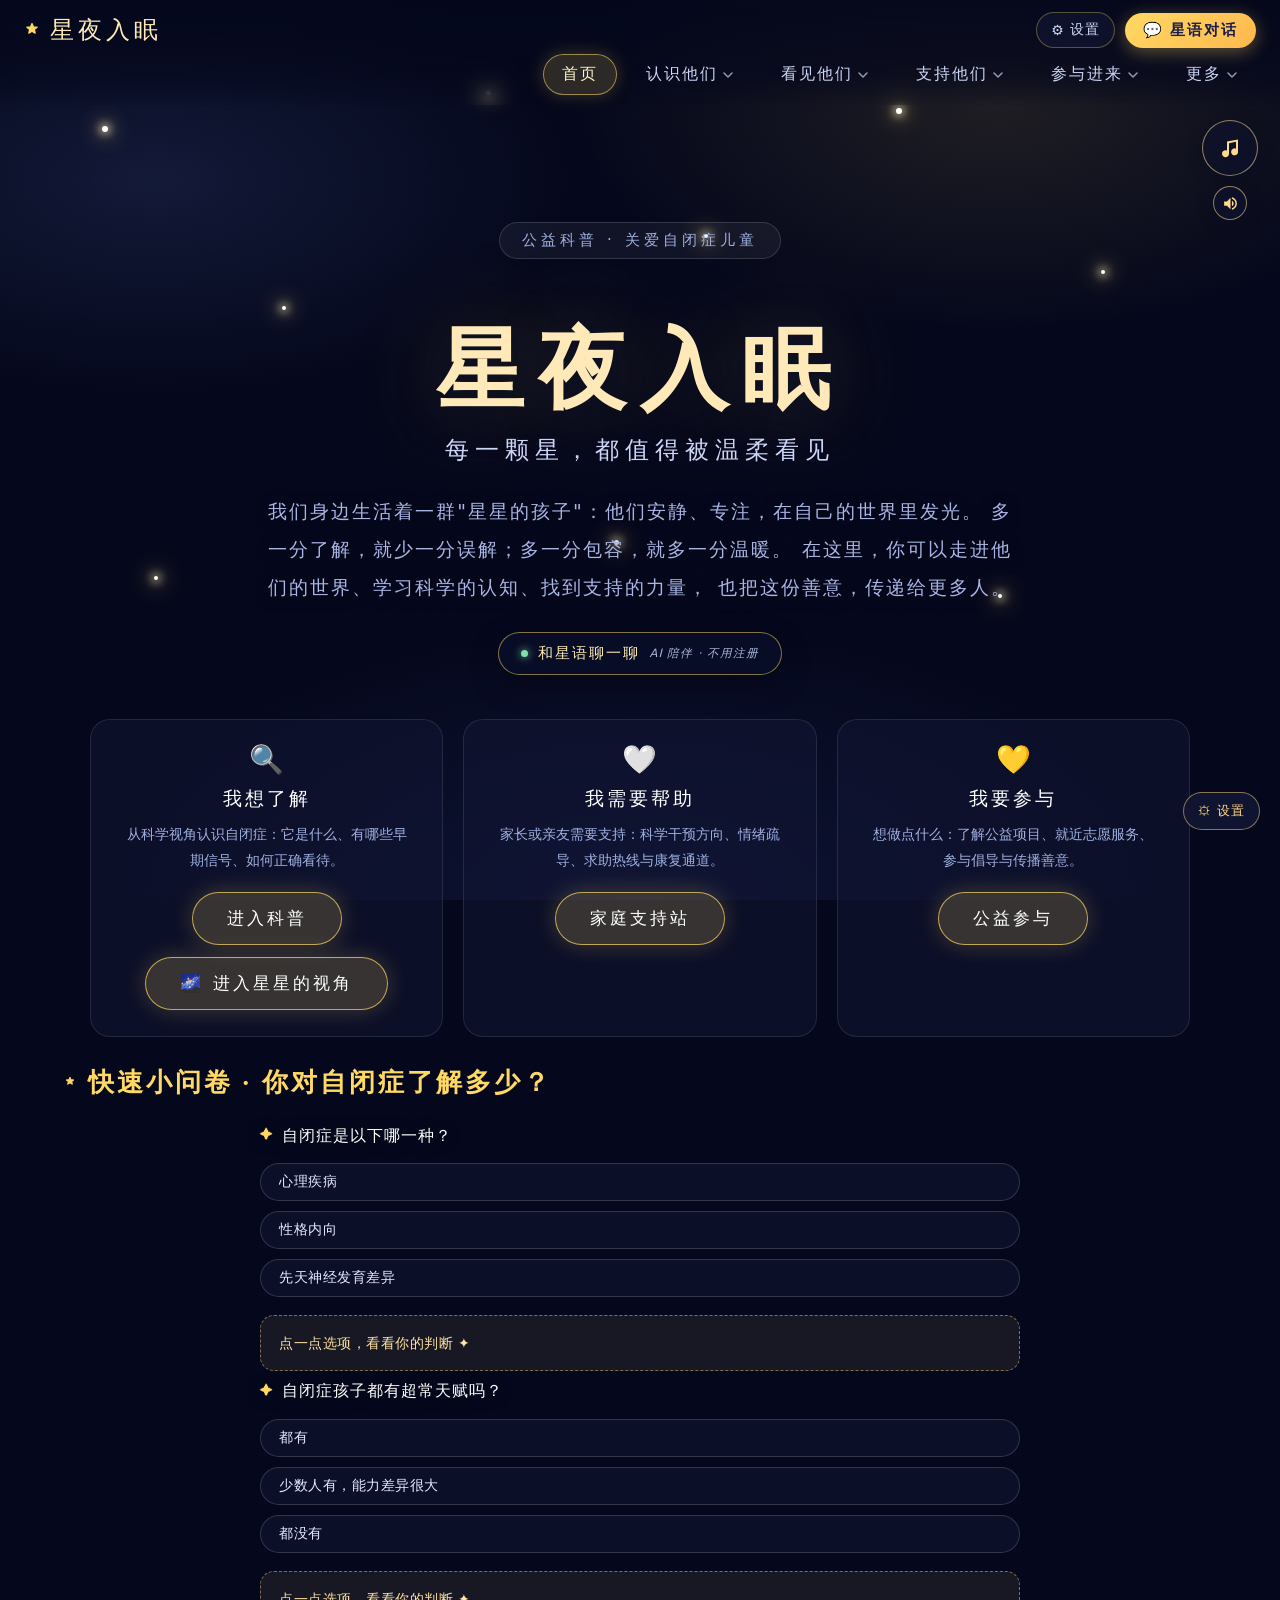
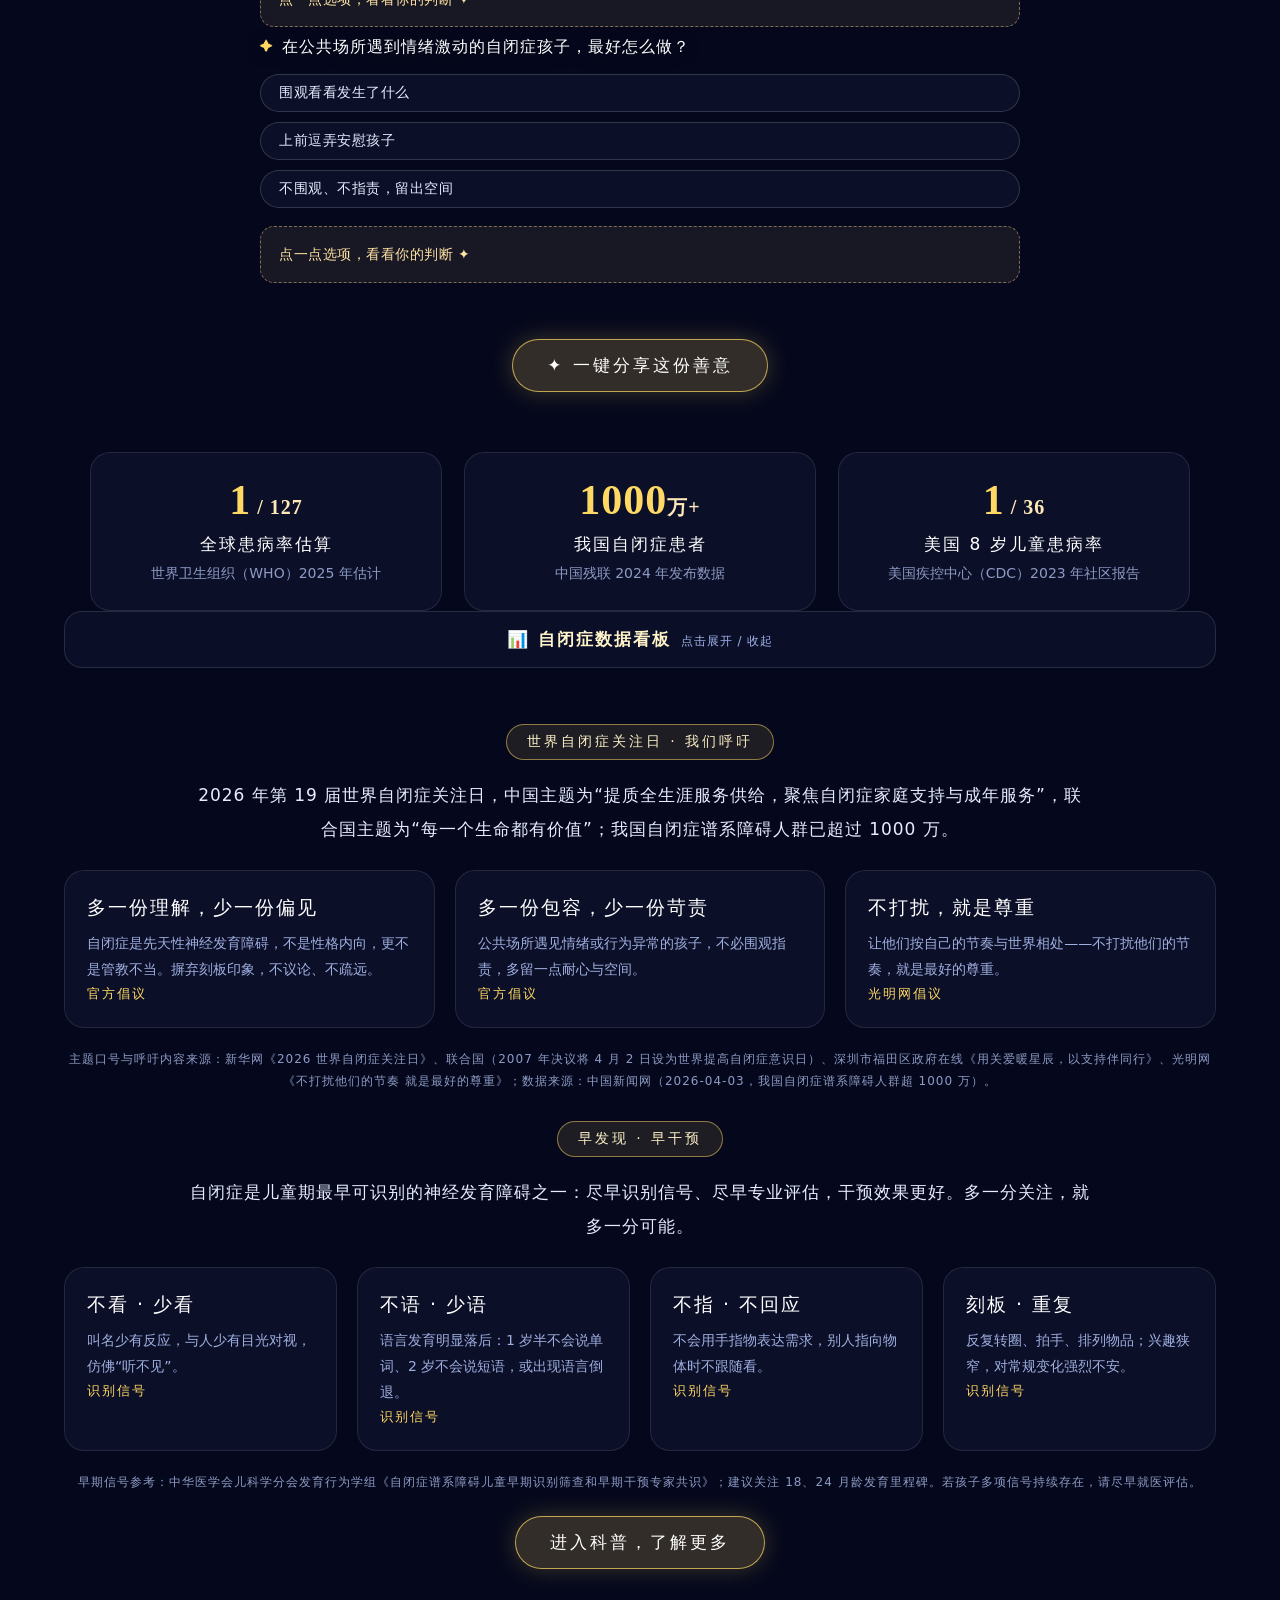
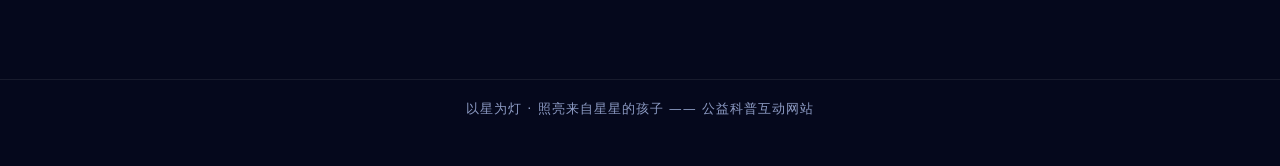
==== index.html @ f6544655 "v12.23: 参赛材料一致性校准——行数11312、关于页v12.22、README编号、移除未启用通道的零配置承诺、环境配置说明补看图通道、PDF重生成并清理缺字形符号" ====
<!DOCTYPE html>
<html lang="zh-CN">
<head>
<meta charset="UTF-8">
<meta name="viewport" content="width=device-width, initial-scale=1, user-scalable=yes, viewport-fit=cover">
<meta name="description" content="星夜入眠：面向社会公众的关爱自闭症（自闭症）儿童公益科普互动网站。科学认识自闭症、早期识别信号、家庭支持、分人群行动指南、辟谣专区、政策救助与公益参与通道，让每一颗星都被温柔看见。">
<meta name="keywords" content="自闭症,孤独症,自闭症谱系障碍,自闭症儿童,星星的孩子,公益科普,世界自闭症关注日,早期干预,家庭支持,志愿服务">
<meta name="author" content="星夜入眠公益科普项目组">
<meta name="theme-color" content="#05081c">
<meta property="og:type" content="website">
<meta property="og:title" content="星夜入眠 · 以星为灯，照亮来自星星的孩子">
<meta property="og:description" content="科学认识自闭症，理解、接纳与支持星星的孩子——公益科普互动网站。">
<meta property="og:locale" content="zh_CN">
<meta property="og:url" content="https://qwq-tr-qwq.github.io/Under-the-Same-Stars/">
<meta property="og:image" content="https://qwq-tr-qwq.github.io/Under-the-Same-Stars/images/og-cover.jpg">
<meta property="og:image:width" content="1200">
<meta property="og:image:height" content="675">
<meta name="twitter:card" content="summary_large_image">
<meta name="twitter:image" content="https://qwq-tr-qwq.github.io/Under-the-Same-Stars/images/og-cover.jpg">
<link rel="manifest" href="others/manifest.json">
<title>以星为灯 · 照亮来自星星的孩子</title>
<link rel="icon" href="data:image/svg+xml,%3Csvg xmlns='http://www.w3.org/2000/svg' viewBox='0 0 24 24'%3E%3Cpath fill='%23FFD964' d='M12 2l2.4 6.2L21 10l-5.2 3.4L17 20l-5-3.4L7 20l1.2-6.6L3 10l6.6-1.8z'/%3E%3C/svg%3E">
<link rel="preconnect" href="https://miaoda.feishu.cn">
<link rel="preconnect" href="https://miaoda.feishu.cn" crossorigin>
<link rel="preconnect" href="https://text.pollinations.ai" crossorigin>
<link rel="dns-prefetch" href="https://api.deepseek.com">
<link rel="dns-prefetch" href="https://open.bigmodel.cn">
<link rel="dns-prefetch" href="https://dashscope.aliyuncs.com">
<link rel="stylesheet" href="https://miaoda.feishu.cn/fonts/css2?family=Noto+Serif+SC:wght@700;900&family=Noto+Sans+SC:wght@300;400;500;700&display=swap">
<link rel="stylesheet" href="css/style.css?v=1221">
</head>
<body>

  <!-- ================= 网站壳：顶部导航 ================= -->
  <nav class="site-nav" id="siteNav">
    <div class="nav-toprow">
      <div class="site-brand" data-view="home" role="button" tabindex="0"><i></i>星夜入眠</div>
      <div class="nav-right">
        <button class="pref-btn" id="settingsBtn" type="button" title="偏好设置：主题外观（深色/浅色）、网页动态效果、字号大小、背景音乐" aria-haspopup="dialog">
          <span aria-hidden="true">⚙</span><span class="ls-label">设置</span>
        </button>
        <button class="chat-fab-nav" id="navChatBtn" type="button">💬 星语对话</button>
        <button class="nav-burger" id="navBurger" type="button" aria-label="打开菜单">☰</button>
      </div>
    </div>
    <div class="site-links" id="siteLinks">
      <a data-view="home" class="on">首页</a>
      <div class="nav-group">
        <button class="nav-drop-btn" type="button">认识他们<svg class="drop-caret" viewBox="0 0 10 6"><path d="M1 1l4 4 4-4" fill="none" stroke="currentColor" stroke-width="1.5" stroke-linecap="round" stroke-linejoin="round"/></svg></button>
        <div class="nav-drop">
          <a data-view="science" role="button" tabindex="0">认识自闭症</a>
          <a data-view="myth" role="button" tabindex="0">辟谣专区</a>
          <a data-view="guide" role="button" tabindex="0">行动指南</a>
        </div>
      </div>
      <div class="nav-group">
        <button class="nav-drop-btn" type="button">看见他们<svg class="drop-caret" viewBox="0 0 10 6"><path d="M1 1l4 4 4-4" fill="none" stroke="currentColor" stroke-width="1.5" stroke-linecap="round" stroke-linejoin="round"/></svg></button>
        <div class="nav-drop">
          <a data-view="stories" role="button" tabindex="0">真实故事</a>
          <a data-view="gallery" role="button" tabindex="0">儿童作品展</a>
        </div>
      </div>
      <div class="nav-group">
        <button class="nav-drop-btn" type="button">支持他们<svg class="drop-caret" viewBox="0 0 10 6"><path d="M1 1l4 4 4-4" fill="none" stroke="currentColor" stroke-width="1.5" stroke-linecap="round" stroke-linejoin="round"/></svg></button>
        <div class="nav-drop">
          <a data-view="family" role="button" tabindex="0">家庭支持</a>
          <a data-view="policy" role="button" tabindex="0">政策救助</a>
        </div>
      </div>
      <div class="nav-group">
        <button class="nav-drop-btn" type="button">参与进来<svg class="drop-caret" viewBox="0 0 10 6"><path d="M1 1l4 4 4-4" fill="none" stroke="currentColor" stroke-width="1.5" stroke-linecap="round" stroke-linejoin="round"/></svg></button>
        <div class="nav-drop">
          <a data-view="charity" role="button" tabindex="0">公益参与</a>
          <a data-view="community" role="button" tabindex="0">互助社群</a>
        </div>
      </div>
      <div class="nav-group">
        <button class="nav-drop-btn" type="button">更多<svg class="drop-caret" viewBox="0 0 10 6"><path d="M1 1l4 4 4-4" fill="none" stroke="currentColor" stroke-width="1.5" stroke-linecap="round" stroke-linejoin="round"/></svg></button>
        <div class="nav-drop">
          <a data-view="news" role="button" tabindex="0">公益动态</a>
          <a data-view="about" role="button" tabindex="0">关于我们</a>
          <a data-view="feedback" role="button" tabindex="0">反馈支持</a>
        </div>
      </div>
    </div>
  </nav>
  <button class="site-back-mini" id="siteBackMini" type="button">✦ 返回首页</button>
  <div class="site-bg" aria-hidden="true">
    <i class="tw" style="left:8%;  top:14%; width:6px; height:6px; --tw-dur:3.4s;"></i>
    <i class="tw" style="left:22%; top:34%; width:4px; height:4px; --tw-dur:2.8s; --tw-delay:.8s;"></i>
    <i class="tw" style="left:38%; top:10%; width:5px; height:5px; --tw-dur:3.9s; --tw-delay:1.6s;"></i>
    <i class="tw" style="left:55%; top:26%; width:4px; height:4px; --tw-dur:3.1s; --tw-delay:.4s;"></i>
    <i class="tw" style="left:70%; top:12%; width:6px; height:6px; --tw-dur:3.6s; --tw-delay:2s;"></i>
    <i class="tw" style="left:86%; top:30%; width:4px; height:4px; --tw-dur:2.9s; --tw-delay:1.1s;"></i>
    <i class="tw" style="left:12%; top:64%; width:4px; height:4px; --tw-dur:3.3s; --tw-delay:2.4s;"></i>
    <i class="tw" style="left:48%; top:60%; width:5px; height:5px; --tw-dur:2.7s; --tw-delay:.6s;"></i>
    <i class="tw" style="left:78%; top:66%; width:4px; height:4px; --tw-dur:3.5s; --tw-delay:1.3s;"></i>
  </div>

  <!-- ================= 首页 ================= -->
  <section class="site-view site-home" data-view="home">
    <div class="site-hero">
      <span class="eyebrow">公益科普 · 关爱自闭症儿童</span>
      <h1>星夜入眠</h1>
      <p class="sub">每一颗星，都值得被温柔看见</p>
      <p class="lead">
        我们身边生活着一群"星星的孩子"：他们安静、专注，在自己的世界里发光。
        多一分了解，就少一分误解；多一分包容，就多一分温暖。
        在这里，你可以走进他们的世界、学习科学的认知、找到支持的力量，
        也把这份善意，传递给更多人。
      </p>
      <button class="hero-ai" id="heroAi" type="button" title="直接和星语聊一聊（AI 陪伴）">
        <i class="hai-dot" aria-hidden="true"></i>和星语聊一聊<i class="hai-sub">AI 陪伴 · 不用注册</i>
      </button>
    </div>

    <div class="site-quick">
      <div class="q-card">
        <div class="q-ic">🔍</div>
        <b>我想了解</b>
        <p>从科学视角认识自闭症：它是什么、有哪些早期信号、如何正确看待。</p>
        <div style="display:flex; flex-wrap:wrap; gap:12px; justify-content:center;">
        <button class="film-btn" data-goto="science" type="button">进入科普</button>
        <button class="film-btn" id="sensoryBtn" type="button">🌌 进入星星的视角</button>
        </div>
      </div>
      <div class="q-card">
        <div class="q-ic">🤍</div>
        <b>我需要帮助</b>
        <p>家长或亲友需要支持：科学干预方向、情绪疏导、求助热线与康复通道。</p>
        <button class="film-btn" data-goto="family" type="button">家庭支持站</button>
      </div>
      <div class="q-card">
        <div class="q-ic">💛</div>
        <b>我要参与</b>
        <p>想做点什么：了解公益项目、就近志愿服务、参与倡导与传播善意。</p>
        <button class="film-btn" data-goto="charity" type="button">公益参与</button>
      </div>
    </div>

    <div class="site-block" style="margin-top:28px;">
      <h4 style="text-align:center;">快速小问卷 · 你对自闭症了解多少？</h4>
      <div class="quiz">
        <div class="quiz-q" data-q="0">自闭症是以下哪一种？</div>
        <div class="quiz-opts" data-q="0">
          <button class="quiz-opt" type="button">心理疾病</button>
          <button class="quiz-opt" type="button">性格内向</button>
          <button class="quiz-opt" type="button">先天神经发育差异</button>
        </div>
        <div class="quiz-fb" data-q="0">点一点选项，看看你的判断 ✦</div>
        <div class="quiz-q" data-q="1">自闭症孩子都有超常天赋吗？</div>
        <div class="quiz-opts" data-q="1">
          <button class="quiz-opt" type="button">都有</button>
          <button class="quiz-opt" type="button">少数人有，能力差异很大</button>
          <button class="quiz-opt" type="button">都没有</button>
        </div>
        <div class="quiz-fb" data-q="1">点一点选项，看看你的判断 ✦</div>
        <div class="quiz-q" data-q="2">在公共场所遇到情绪激动的自闭症孩子，最好怎么做？</div>
        <div class="quiz-opts" data-q="2">
          <button class="quiz-opt" type="button">围观看看发生了什么</button>
          <button class="quiz-opt" type="button">上前逗弄安慰孩子</button>
          <button class="quiz-opt" type="button">不围观、不指责，留出空间</button>
        </div>
        <div class="quiz-fb" data-q="2">点一点选项，看看你的判断 ✦</div>
        <p class="quiz-done" id="quizDone"></p>
      </div>
    </div>
    <div style="text-align:center; margin-top:26px;">
      <button class="film-btn" id="shareBtn" type="button">✦ 一键分享这份善意</button>
    </div>
    <div class="site-data">
      <div class="sd"><b>1<small> / 127</small></b><span>全球患病率估算</span><em>世界卫生组织（WHO）2025 年估计</em></div>
      <div class="sd"><b>1000<small>万+</small></b><span>我国自闭症患者</span><em>中国残联 2024 年发布数据</em></div>
      <div class="sd"><b>1<small> / 36</small></b><span>美国 8 岁儿童患病率</span><em>美国疾控中心（CDC）2023 年社区报告</em></div>
    </div>

    <details class="dash-fold">
      <summary>📊 自闭症数据看板<span class="fold-hint">点击展开 / 收起</span></summary>
      <div class="site-block" style="margin-top:16px;">
      <p class="dash-intro">数字无法代替感受，却能帮我们更认真地看见这个群体。下方图表由站内数据层渲染，每个数据点都标注来源、年份与口径；各机构调查样本与年份不同，数值并列呈现，不做合并推算。</p>
      <div class="dash-meta" role="note" aria-label="数据版本与口径说明">
        <span class="dm-item">数据截至 <b id="dashUpdated">2026-04-03</b></span>
        <span class="dm-item">共 <b id="dashPoints">20</b> 个数据点</span>
        <span class="dm-item"><b id="dashReview">每季度复核</b></span>
        <span class="dm-tag" id="dashCaliber">科普示意 · 非医疗统计口径</span>
      </div>
      <div class="chart-grid">
        <div class="chart-card"><div class="chart-title">中国自闭症患者人数与儿童患病率变化</div><canvas id="chartLine" width="720" height="380"></canvas><p class="chart-cap" id="capTrend">人数首末两点为公开发布值，中间为估算；患病率各点口径不同，未连线。</p></div>
        <div class="chart-card"><div class="chart-title">各国自闭症患者数量比较（约，万人）</div><canvas id="chartPie1" width="720" height="380"></canvas><p class="chart-cap" id="capCountry">含全球约 6700 万（WHO）对照，「其他国家」为差额推算。</p></div>
        <div class="chart-card"><div class="chart-title">中国自闭症患者年龄构成（估算）</div><canvas id="chartPie2" width="720" height="380"></canvas><p class="chart-cap" id="capAge">按 14 岁以下约 500 万（人民日报·民生周刊 2025）拆分示意。</p></div>
      </div>
      <details class="src-list">
        <summary>📚 数据来源清单（<span id="dashSrcCount">10</span> 条）· 点击展开逐条查看</summary>
        <ol id="dashSrcList"><li>正在加载数据层…</li></ol>
      </details>
      </div>
    </details>

    <div class="site-call">
      <div class="call-head">
        <span class="call-tag">世界自闭症关注日 · 我们呼吁</span>
        <p class="call-quote">2026 年第 19 届世界自闭症关注日，中国主题为“提质全生涯服务供给，聚焦自闭症家庭支持与成年服务”，联合国主题为“每一个生命都有价值”；我国自闭症谱系障碍人群已超过 1000 万。</p>
      </div>
      <div class="site-cards">
        <div class="site-c"><b>多一份理解，少一份偏见</b><p>自闭症是先天性神经发育障碍，不是性格内向，更不是管教不当。摒弃刻板印象，不议论、不疏远。</p><span class="star">官方倡议</span></div>
        <div class="site-c"><b>多一份包容，少一份苛责</b><p>公共场所遇见情绪或行为异常的孩子，不必围观指责，多留一点耐心与空间。</p><span class="star">官方倡议</span></div>
        <div class="site-c"><b>不打扰，就是尊重</b><p>让他们按自己的节奏与世界相处——不打扰他们的节奏，就是最好的尊重。</p><span class="star">光明网倡议</span></div>
      </div>
      <p class="call-src">主题口号与呼吁内容来源：新华网《2026 世界自闭症关注日》、联合国（2007 年决议将 4 月 2 日设为世界提高自闭症意识日）、深圳市福田区政府在线《用关爱暖星辰，以支持伴同行》、光明网《不打扰他们的节奏 就是最好的尊重》；数据来源：中国新闻网（2026-04-03，我国自闭症谱系障碍人群超 1000 万）。</p>
    </div>

    <div class="site-call" style="margin-top:28px;">
      <div class="call-head">
        <span class="call-tag">早发现 · 早干预</span>
        <p class="call-quote">自闭症是儿童期最早可识别的神经发育障碍之一：尽早识别信号、尽早专业评估，干预效果更好。多一分关注，就多一分可能。</p>
      </div>
      <div class="site-cards four">
        <div class="site-c"><b>不看 · 少看</b><p>叫名少有反应，与人少有目光对视，仿佛“听不见”。</p><span class="star">识别信号</span></div>
        <div class="site-c"><b>不语 · 少语</b><p>语言发育明显落后：1 岁半不会说单词、2 岁不会说短语，或出现语言倒退。</p><span class="star">识别信号</span></div>
        <div class="site-c"><b>不指 · 不回应</b><p>不会用手指物表达需求，别人指向物体时不跟随看。</p><span class="star">识别信号</span></div>
        <div class="site-c"><b>刻板 · 重复</b><p>反复转圈、拍手、排列物品；兴趣狭窄，对常规变化强烈不安。</p><span class="star">识别信号</span></div>
      </div>
      <p class="call-src">早期信号参考：中华医学会儿科学分会发育行为学组《自闭症谱系障碍儿童早期识别筛查和早期干预专家共识》；建议关注 18、24 月龄发育里程碑。若孩子多项信号持续存在，请尽早就医评估。</p>
      <p style="text-align:center; margin-top:22px;"><button class="film-btn" data-goto="science" type="button">进入科普，了解更多</button></p>
    </div>

  </section>

  <!-- ================= 家庭支持站 ================= -->
  <section class="site-view site-sec" data-view="family">
    <div class="site-sec-head">
      <span class="kicker">FAMILY SUPPORT</span>
      <h2>家庭支持站</h2>
      <p>养育"星星的孩子"是一场长跑，辛苦与爱同样真实。这里为你整理科学的干预方向、情绪的自我照顾，以及可以求助的通道。</p>
    </div>
    <div class="site-block">
      <h4>干预与陪伴 · 可以这样做</h4>
      <div class="site-cards four">
        <div class="site-c"><b>尽早专业评估</b><p>怀疑孩子有发育差异时，尽早到正规医院儿童保健科、发育行为儿科或精神心理科做专业评估，早发现、早干预效果更好。</p><span class="star">科学起点</span></div>
        <div class="site-c"><b>早期干预训练</b><p>行为干预、言语与社交技能训练等专业干预，能帮助孩子提升沟通与生活能力。选择有资质、以循证方法为主的机构。</p><span class="star">循证支持</span></div>
        <div class="site-c"><b>结构化日常</b><p>固定的作息、可视化的日程、清晰的规则，能给孩子带来安全感，减少因环境突变引发的不安。</p><span class="star">稳定带来安心</span></div>
        <div class="site-c"><b>正向强化</b><p>多看见孩子"做到了什么"，用具体的表扬强化好行为，比反复纠正更有效。</p><span class="star">温柔而坚定</span></div>
      </div>
    </div>
    <div class="site-block">
      <h4>家长情绪疏导 · 先照顾好自己</h4>
      <div class="site-cards four">
        <div class="site-c"><b>允许自己休息</b><p>照顾者也需要喘息。每天留一点只属于自己的时间，这不是失职，而是为了走得更远。</p><span class="star">自我关怀</span></div>
        <div class="site-c"><b>找到支持圈</b><p>和信任的家人朋友倾诉，或加入家长互助社群——被理解的感觉，本身就是力量。</p><span class="star">不再独自硬扛</span></div>
        <div class="site-c"><b>接纳情绪起伏</b><p>焦虑、委屈、无力都是真实而正常的。允许情绪流动，必要时寻求心理咨询师的专业支持。</p><span class="star">情绪没有对错</span></div>
        <div class="site-c"><b>记住：不是你的错</b><p>自闭症是神经发育差异，不是任何人的过错。放下自责，把精力留给行动与陪伴。</p><span class="star">卸下重担</span></div>
      </div>
    </div>
    <div class="site-block">
      <h4>资源与求助通道</h4>
      <div class="site-cards">
        <div class="site-c"><b>全国心理援助热线 12356</b><p>由国家卫生健康委设立的全国统一心理援助热线，24 小时可拨打，需要时请别犹豫。</p><span class="star">免费 · 保密 · 专业</span></div>
        <div class="site-c"><b>当地残联与妇幼保健机构</b><p>可咨询当地残联的康复救助项目，以及妇幼保健院、儿童医院的相关科室，获取评估与康复资源信息。</p><span class="star">就近求助</span></div>
        <div class="site-c"><b>选择正规康复机构</b><p>选择前核实机构资质与干预方法是否循证，不轻信"包治好"的承诺，必要时多方了解、实地考察。</p><span class="star">谨慎选择</span></div>
      </div>
      <div class="site-note">温馨提示：本页内容为公益科普，不构成医疗建议。孩子的评估、诊断与干预方案，请以正规医疗机构专业意见为准。</div>
    <div class="site-block">
      <h4>带孩子外出 · 突发情况应对贴士</h4>
      <div class="site-cards four">
        <div class="site-c"><b>提前预告行程</b><p>出门前用照片或图卡预告"要去哪、待多久"，减少环境突变带来的不安；带上安抚物（玩具、耳机、零食）。</p><span class="star">事前准备</span></div>
        <div class="site-c"><b>情绪爆发时</b><p>先带离人多区域，找一个安静角落，放低声音、放慢动作；不强行抱走、不大声制止。</p><span class="star">就地安抚</span></div>
        <div class="site-c"><b>请求帮助时</b><p>需要时可向工作人员出示求助说明卡（自备"孩子是自闭症，请多理解"提示卡），大多数人都愿意帮忙。</p><span class="star">求助技巧</span></div>
        <div class="site-c"><b>防走失准备</b><p>给孩子佩戴写有联系方式的手环或信息卡；人群密集处牵好手，约定"找不到妈妈就站在原地"。</p><span class="star">安全保障</span></div>
      </div>
    </div>
    </div>
  </section>

  <!-- ================= 儿童作品展 ================= -->
  <section class="site-view site-sec" data-view="gallery">
    <div class="site-sec-head">
      <span class="kicker">CHILDREN'S GALLERY</span>
      <h2>儿童作品展</h2>
      <p>他们不是"不会表达"，只是用另一种语言与世界对话——绘画、手作、音乐、专注的热爱。这里的每一件作品，都值得被认真看见。</p>
    </div>
    <div class="site-block">
      <h4>作品展廊</h4>
      <div class="site-cards art4">
        <div class="site-c art-c">
          <div class="art-pic"><img loading="lazy" decoding="async" src="images/asset_03.webp" alt="遨游太空" width="673" height="500"></div>
          <div class="art-body"><b>遨游太空</b><p>一个孩子画下了火箭与漫天星星——他说，长大后要飞到太空去看看。</p><span class="star">儿童美术作品</span></div>
        </div>
        <div class="site-c art-c">
          <div class="art-pic"><img loading="lazy" decoding="async" src="images/asset_04.webp" alt="江南好 · 忆江南" width="900" height="1388"></div>
          <div class="art-body"><b>江南好 · 忆江南</b><p>诗配画《忆江南》：白墙黛瓦、一叶扁舟。孩子把古诗画成了江南的春天。</p><span class="star">供图：北京市海淀区特教中心</span></div>
        </div>
        <div class="site-c art-c">
          <div class="art-pic"><img loading="lazy" decoding="async" src="images/asset_05.jpg" alt="我住的城市" width="400" height="496"></div>
          <div class="art-body"><b>我住的城市</b><p>太阳、高楼与大树——9 岁男孩瑞瑞笔下的城市，明亮又热闹。</p><span class="star">9 岁自闭症孩子瑞瑞的作品</span></div>
        </div>
        <div class="site-c art-c">
          <div class="art-pic"><img loading="lazy" decoding="async" src="images/asset_06.webp" alt="童话森林" width="900" height="661"></div>
          <div class="art-body"><b>童话森林</b><p>大树、小狗与蘑菇——孩子画下一片温柔的小森林，邀请你来做客。</p><span class="star">CGTN 报道 · 自闭症儿童画作</span></div>
        </div>
        <div class="site-c art-c">
          <div class="art-pic"><img loading="lazy" decoding="async" src="images/asset_07.webp" alt="斑斓的脸" width="650" height="500"></div>
          <div class="art-body"><b>斑斓的脸</b><p>无数种颜色的面孔挤在一起——他说，每个人都有自己的样子。</p><span class="star">儿童美术作品</span></div>
        </div>
        <div class="site-c art-c">
          <div class="art-pic"><img loading="lazy" decoding="async" src="images/asset_08.webp" alt="彩色的表情" width="1280" height="962"></div>
          <div class="art-body"><b>彩色的表情</b><p>夸张的五官与浓烈的颜色，是他表达情绪的方式。</p><span class="star">儿童美术作品</span></div>
        </div>
        <div class="site-c art-c">
          <div class="art-pic"><img loading="lazy" decoding="async" src="images/asset_09.webp" alt="武汉加油" width="500" height="369"></div>
          <div class="art-body"><b>武汉加油</b><p>30 名自闭症小朋友致敬战疫英雄——他们同样懂爱、同样会感恩。</p><span class="star">今日头条公益报道作品</span></div>
        </div>
        <div class="site-c art-c">
          <div class="art-pic"><img loading="lazy" decoding="async" src="images/asset_10.jpg" alt="奇想生灵" width="494" height="409"></div>
          <div class="art-body"><b>奇想生灵</b><p>鱼与龙的奇妙组合，星星落在画里——这是他最珍视的装裱作品。</p><span class="star">今日头条报道作品</span></div>
        </div>
      </div>
    </div>
  </section>

  <!-- ================= 看见他们 · 真实故事 ================= -->
  <section class="site-view site-sec" data-view="stories">
    <div class="site-sec-head">
      <span class="kicker">REAL STORIES</span>
      <h2>看见他们 · 真实故事</h2>
      <p>科普之外，更动人的是真实的生活。以下为匿名化示例故事，为保护隐私均以插画代替人像——他们的世界，值得被认真听见。</p>
    </div>
    <div class="site-block">
      <div class="story-row">
        <div class="story-illus"><img loading="lazy" decoding="async" src="images/asset_11.jpg" alt="孩子眼中的世界·插画" width="800" height="600"></div>
        <div class="story-cols">
          <h4>孩子的视角 · 我眼里的世界</h4>
          <div class="story-quote"><span class="sq-txt">"商场里很吵，像有一千个喇叭同时响；灯光太亮，晃得我不敢睁眼。我想说"我害怕"，可话到嘴边就变成了不说话。妈妈的手很暖，可我一着急，连那只手都不敢去牵。"</span><span class="sq-tag">自闭症男孩 · 示例独白</span><span class="sq-who">隐私保护 · 插画示意</span></div>
          <div class="story-quote"><span class="sq-txt">"我不看你的眼睛，不代表我不在乎你。同学们笑的时候，我也想跟着笑，可我不知道什么时候该笑。我在听，只是需要你多等一会儿——等我把想说的话，慢慢找出来。"</span><span class="sq-tag">自闭症女孩 · 示例独白</span><span class="sq-who">隐私保护 · 插画示意</span></div>
        </div>
      </div>
    </div>
    <div class="site-block">
      <div class="story-row">
        <div class="story-illus"><img loading="lazy" decoding="async" src="images/asset_12.jpg" alt="家长与孩子的日常·插画" width="800" height="600"></div>
        <div class="story-cols">
          <h4>家长的手记 · 长跑中的光</h4>
          <div class="story-quote"><span class="sq-txt">"第一次带孩子去公园，他被喇叭声吓得蹲在角落，抱着头不肯起来。周围有人指指点点，我很难受，但后来我学会了：先稳住自己，才能稳住他。蹲下来陪他数完十颗星星，他慢慢就不怕了。"</span><span class="sq-tag">一位妈妈的日常 · 示例</span><span class="sq-who">隐私保护 · 插画示意</span></div>
          <div class="story-quote"><span class="sq-txt">"他三岁半还不会叫妈妈。那天晚上，他在我耳边轻轻说了一个"妈"字，我抱着他哭了很久。康复课上老师教他吹泡泡、拍手，每天练一点点——慢一点没关系，我们有的是时间。"</span><span class="sq-tag">一位妈妈的手记 · 示例</span><span class="sq-who">隐私保护 · 插画示意</span></div>
        </div>
      </div>
    </div>
    <div class="site-block">
      <div class="story-row">
        <div class="story-illus"><img loading="lazy" decoding="async" src="images/asset_13.webp" alt="康复师陪伴·插画" width="800" height="600"></div>
        <div class="story-cols">
          <h4>康复师视角 · 微小的进步</h4>
          <div class="story-quote"><span class="sq-txt">"干预的意义不是"变正常"，而是帮他们更自如地生活。有个孩子第一次主动牵起我的手，是在我们一起练习了 47 遍"打招呼"之后——他手心都是汗，却记得把我的手握得紧紧的。"</span><span class="sq-tag">特教康复师 · 示例</span><span class="sq-who">隐私保护 · 插画示意</span></div>
          <div class="story-quote"><span class="sq-txt">"我们最常做的事，是把"大目标"拆成"小步子"。今天学会用眼神示意，明天多坐稳五分钟；把一件事拆成十二个小节，一节一节来。每一步，都算数。"</span><span class="sq-tag">特教康复师 · 示例</span><span class="sq-who">隐私保护 · 插画示意</span></div>
        </div>
      </div>
    </div>
    <div class="site-block">
      <div class="story-row">
        <div class="story-illus"><img loading="lazy" decoding="async" src="images/asset_14.webp" alt="星空画室·插画" width="800" height="600"></div>
        <div class="story-cols">
          <h4>成长案例 · 他们也在融入世界</h4>
          <div class="story-quote"><span class="sq-txt">"小宇（化名）三岁确诊，不会对视、不会应答。从一次次"眼神练习"开始，到在便利店主动说"谢谢"，再到融合班级里有了第一个朋友。他依然与众不同，但世界开始接纳他的不同。"</span><span class="sq-tag">社区融合案例 · 示例</span><span class="sq-who">隐私保护 · 化名处理</span></div>
          <div class="story-quote"><span class="sq-txt">"阿哲（化名）的画被印成明信片，在义卖上很受欢迎。他在工作室画了三年，从只会画一条线，到画出一整片星空。他说："有人喜欢我的画，我很高兴。""</span><span class="sq-tag">成年就业案例 · 示例</span><span class="sq-who">隐私保护 · 化名处理</span></div>
        </div>
      </div>
    </div>
    <div class="site-block">
      <div class="site-note">隐私与版权说明：以上故事均为匿名化示例（化名 / 插画处理），不指向任何真实个体；插画与文字版权归本站所有，转载请注明来源。</div>
    </div>
  </section>
  <!-- ================= 公益参与通道 ================= -->
  <section class="site-view site-sec" data-view="charity">
    <div class="site-sec-head">
      <span class="kicker">TAKE ACTION</span>
      <h2>公益参与通道</h2>
      <p>公益不一定要做惊天动地的事——一句理解、一次志愿、一份转发，都是洒向他们小星球的星光。</p>
    </div>
    <div class="site-block">
      <h4>你可以通过这些方式帮助他们</h4>
      <div class="site-cards four">
        <a class="site-c" href="https://www.autistic.com.cn/?cateid=1" target="_blank" rel="noopener" style="text-decoration:none;color:inherit;cursor:pointer;"><b>关注公益倡导活动</b><p>如壹基金“蓝色行动”、世界自闭症日“蓝丝带”等活动，参与线下倡导与美育互动，让更多人看见他们。</p><span class="star">前往中国精协官网 ↗</span></a>
        <a class="site-c" href="https://www.cdpf.org.cn/" target="_blank" rel="noopener" style="text-decoration:none;color:inherit;cursor:pointer;"><b>就近志愿服务</b><p>关注当地残联、特教学校、康复机构与正规公益组织发布的招募信息，参与陪伴与活动支持。</p><span class="star">前往中国残联官网 ↗</span></a>
        <a class="site-c" href="https://www.cfdp.org/" target="_blank" rel="noopener" style="text-decoration:none;color:inherit;cursor:pointer;"><b>支持公益项目</b><p>如壹基金“海洋天堂计划”等自闭症群体服务项目，通过正规公益平台捐赠或参与义卖。</p><span class="star">前往中国残疾人福利基金会 ↗</span></a>
        <div class="site-c"><b>日常的善意</b><p>遇见的耐心、理解与不打扰，转发一份科普——每个人的善意，都是他们需要的帮助。</p><span class="star">人人可参与</span></div>
      </div>
      <div class="site-note">提示：参与公益请通过当地民政部门、残联及正规公益组织官方渠道报名；家人或自己需要心理支持时，可拨打全国心理援助热线 12356。</div>
    </div>
    <div class="site-block">
      <h4>帮扶机构对接</h4>
      <div class="site-cards">
        <a class="site-c" href="https://www.cdpf.org.cn/" target="_blank" rel="noopener" style="text-decoration:none;color:inherit;cursor:pointer;"><b>当地残疾人联合会</b><p>可咨询自闭症儿童康复救助项目、补贴政策与定点机构名单。</p><span class="star">前往中国残联 ↗</span></a>
        <div class="site-c"><b>妇幼保健院 / 儿童医院</b><p>儿保科、发育行为儿科、精神心理科提供评估、诊断与干预指导。</p><span class="star">医疗支持</span></div>
        <a class="site-c" href="https://www.cfdp.org/" target="_blank" rel="noopener" style="text-decoration:none;color:inherit;cursor:pointer;"><b>中国残疾人福利基金会</b><p>全国性公募基金会，开展集善工程等自闭症儿童帮扶项目，可在线捐助或参与志愿服务。</p><span class="star">前往中国残疾人福利基金会 ↗</span></a>
      </div>
    </div>
    <div class="site-block">
      <h4>志愿者登记 · 把善意变成行动</h4>
      <p style="font-size:14px; font-weight:300; line-height:1.9; color:#9fb0e0; letter-spacing:1px; max-width:900px; margin:0 auto 22px; text-align:center;">留下你的联系方式与愿意参与的方式，公益组织将根据各地招募需求与你联系（当前为本地演示登记，正式上线后接入后台审核与通知）。</p>
      <form class="site-form" id="volForm" style="margin-top:6px;">
        <label for="volName">称呼</label>
        <input id="volName" type="text" maxlength="20" placeholder="怎么称呼你（如：小陈同学）">
        <label for="volContact">联系方式</label>
        <input id="volContact" type="text" maxlength="40" placeholder="手机号 / 微信号 / 邮箱（用于公益组织联系）">
        <label for="volWay">愿意参与的方式</label>
        <select id="volWay">
          <option value="陪伴互动">陪伴互动（陪读、画画、游戏）</option>
          <option value="活动支持">活动支持（线下倡导、活动现场）</option>
          <option value="内容传播">内容传播（文案、设计、视频）</option>
          <option value="专业服务">专业服务（特教、心理、康复相关）</option>
          <option value="其他">其他 / 待定</option>
        </select>
        <button type="submit">提交登记 ✦</button>
      </form>
      <div class="site-note">隐私提示：请勿填写身份证号、家庭住址等敏感信息；公益组织联系前不会索要任何费用，谨防诈骗。</div>
    </div>
    <div class="site-block">
    <div class="site-block">
      <h4>公益项目 · 让善意的路径更具体</h4>
      <div class="site-cards four">
        <div class="site-c"><b>壹基金 · 海洋天堂计划</b><p>面向自闭症群体的长期公益项目，提供康复资助、家长支持与融合倡导；可通过壹基金官网及腾讯公益等正规平台参与。</p><span class="star">来源：壹基金</span></div>
        <div class="site-c"><b>壹基金 · 蓝色行动</b><p>每年 4 月发起的大型公众倡导，通过变蓝、蓝丝带、融合课堂等形式，让公众走近自闭症群体。</p><span class="star">来源：壹基金 / 新华网</span></div>
        <div class="site-c"><b>中国残疾人福利基金会 · 集善工程</b><p>长期开展残疾儿童康复资助等公益项目（含自闭症儿童），可通过基金会官网了解申请与捐助渠道。</p><span class="star">来源：基金会官网</span></div>
        <div class="site-c"><b>腾讯公益平台 · 自闭症项目</b><p>平台内有多家正规公益机构的自闭症项目，支持月捐与项目进度查看；捐赠前请核对机构资质。</p><span class="star">来源：腾讯公益</span></div>
      </div>
      <div class="site-note">项目信息为公开资料整理，参与前请通过机构官网、民政部门或全国慈善信息公开平台（慈善中国）核实资质；本页不代收任何捐款。</div>
    </div>
    <div class="site-block">
      <h4>筹款与物资 · 每一份支持都有去处</h4>
      <div class="site-cards">
        <div class="site-c"><b>线上捐赠</b><p>通过壹基金、腾讯公益等正规平台的项目页捐赠，捐赠后可查看公开项目报告，做到"去向可查"。</p><span class="star">官方平台</span></div>
        <div class="site-c"><b>物资捐赠</b><p>绘本、感统玩具、美术用品、安静角物资等是机构常缺的物品；捐赠前先联系机构确认需求清单与接收方式。</p><span class="star">先问需求</span></div>
        <div class="site-c"><b>义卖与月捐</b><p>参与"蓝色行动"义卖市集，或加入公益项目月捐计划，用稳定的支持陪伴他们成长。</p><span class="star">长期支持</span></div>
        <div class="site-c"><b>防骗提醒</b><p>正规机构不会要求向个人账户转账、不承诺"包治好"；发现可疑募捐请向民政部门举报或拨打 12345。</p><span class="star">务必核实</span></div>
      </div>
    </div>
    <div class="site-block">
      <h4>企业 / 商家可以怎么做 · 让善意进入日常</h4>
      <div class="site-cards">
        <div class="site-c"><b>员工接待培训</b><p>为门店员工提供简单培训：如何识别与接待自闭症家庭、孩子情绪波动时怎么做——一次培训，就是一份包容。</p><span class="star">门店友好</span></div>
        <div class="site-c"><b>公益合作与采购</b><p>采购自闭症孩子的文创作品用于企业礼品，或与公益组织联合举办公益活动，让善意有落点。</p><span class="star">商业向善</span></div>
        <div class="site-c"><b>开放空间与便利</b><p>为自闭症家庭提供安静角、优先通道或弹性时段（如"安静购物时段"），小改变也能暖人心。</p><span class="star">环境友好</span></div>
      </div>
    </div>
    <div class="site-block">
      <h4>看一部公益短片</h4>
      <div class="site-film">
        <div class="film-copy"><b>《来自星星的孩子》</b><p>一支关于自闭症儿童的公益短片，走进他们的世界，只需几分钟的耐心。</p><span class="star">来源：B 站 · 四川观察</span></div>
        <div class="film-copy"><b>传播即参与</b><p>把这份科普转发给身边的人，让更多人了解、理解、接纳——每一次传播都是善意。</p><span class="star">让善意流动</span></div>
        <button class="film-btn" data-goto="science@9" type="button">点击此处观看公益短片</button>
      </div>
    </div>
  </section>

  <!-- ================= 家长互助社群 ================= -->
  <section class="site-view site-sec" data-view="community">
    <div class="site-sec-head">
      <span class="kicker">COMMUNITY</span>
      <h2>家长互助社群</h2>
      <p>养育路上，最珍贵的常常是"原来你也懂"。在这里留下一句话，也接住别人的一句——让相似的经历彼此打气。</p>
    </div>
    <div class="site-block">
      <h4>星光留言墙</h4>
      <div class="site-msgwall">
        <div class="mw-input">
          <input id="mwName" type="text" maxlength="12" placeholder="昵称">
          <input id="mwText" type="text" maxlength="120" placeholder="想说的话（一句鼓励、一份经验、一次求助）">
          <button id="mwSend" type="button">发布</button>
        </div>
        <div class="mw-stage" id="mwStage"></div>
        <div class="mw-hint">星光弹幕 · 家长们的留言正从眼前划过；发布后，你的留言会以金色高亮弹出 ✦</div>
        <div class="mw-lightrow">
          <button id="lightStar" type="button">✦ 点亮一颗星，为星宝们祝福</button>
          <span class="mw-lightcount">已点亮 <b id="starLightCount">0</b> 颗星光</span>
        </div>
      </div>
    </div>
    <div class="site-block">
      <h4>来自同路人的话</h4>
      <div class="site-cards">
        <div class="site-c"><b>"他不是不会说话，只是需要我多等几秒"</b><p>一位妈妈这样说。慢一点没关系，被等待本身，就是一种被爱着的感觉。</p><span class="star">来自家长</span></div>
        <div class="site-c"><b>"先照顾好自己的情绪，才能接住孩子的情绪"</b><p>这是很多家长慢慢学会的事。你不需要完美，只需要真实地坚持。</p><span class="star">来自家长</span></div>
        <div class="site-c"><b>"孩子的一点点进步，都值得庆祝"</b><p>学会发光的路上，每一步都算数。今天的他，比昨天多说了三个字——这就是值得开心的事。</p><span class="star">来自家长</span></div>
      </div>
      <div class="site-note">隐私提示：为了保护自己与孩子的隐私，请勿在留言中填写真实姓名、学校、家庭住址等可识别信息。</div>    </div>
    </div>
    <div class="site-block">
      <h4>AI 星空寄语 · 生成你的专属卡片</h4>
      <p style="font-size:14px; font-weight:300; line-height:1.9; color:#9fb0e0; letter-spacing:1px; max-width:720px; margin:0 auto 20px; text-align:center;">输入一个关键词或此刻的心情，星语 AI 会为你写下一句温柔的寄语，落在一页星空上——写给谁都可以：星宝、家长、志愿者，或者你自己。</p>
      <div class="cert-wrap">
        <div class="cert-name-row"><input id="wishTheme" type="text" maxlength="20" placeholder="此刻的心情或关键词（如：给妈妈 / 加油 / 晚安）"></div>
        <div class="cert-preview"><canvas id="wishCanvas" width="540" height="720"></canvas></div>
        <div class="cert-hint"><button class="film-btn" id="wishGen" type="button">✦ 生成寄语卡片</button>　寄语由星语 AI 实时生成（未配置 Key 时使用内置寄语库）；卡片可长按 / 截图保存分享。</div>
      </div>
    </div>
    <div class="site-block">
      <h4>公益打卡 · 领取你的电子证书</h4>
      <p style="font-size:14px; font-weight:300; line-height:1.9; color:#9fb0e0; letter-spacing:1px; max-width:720px; margin:0 auto 20px; text-align:center;">看完科普、答完问卷，就是一次实实在在的公益学习。输入你的昵称，领取一张属于你的「公益科普 · 电子证书」——截图保存，让善意继续流动。</p>
      <div class="cert-wrap">
        <div class="cert-name-row"><input id="certName" type="text" maxlength="12" placeholder="输入你的昵称（选填）"></div>
        <div class="cert-preview"><canvas id="certCanvas" width="640" height="460"></canvas></div>
        <p class="cert-hint">证书由网页实时生成，可长按 / 截图保存；本证书仅作公益学习纪念，无任何官方效力。</p>
      </div>
    </div>
    </div>
  </section>

  <!-- ================= 行动指南 ================= -->
  <section class="site-view site-sec" data-view="guide">
    <div class="site-sec-head">
      <span class="kicker">GUIDE FOR ALL</span>
      <h2>行动指南</h2>
      <p>面对星星的孩子，善意不靠天赋，靠具体。这里按你遇到他们的场景，给出一份可以照着做的小清单。</p>
    </div>
    <div class="site-block">
      <h4>在公共场所遇见时</h4>
      <div class="site-cards">
        <div class="site-c"><b>不围观，不指责</b><p>孩子情绪失控或行为异常时，收起目光与议论，给家庭留出空间——围观与指点本身就是压力。</p><span class="star">公共善意</span></div>
        <div class="site-c"><b>留出安全空间</b><p>后退一步、放慢脚步，不强行搭话或逗弄，让他们按自己的节奏平静下来。</p><span class="star">距离即尊重</span></div>
        <div class="site-c"><b>语言简短温和</b><p>需要沟通时，用短句、慢语速、平和的语气；不催促、不大声、不反复追问。</p><span class="star">好好说话</span></div>
      </div>
    </div>
    <div class="site-block">
      <h4>在学校与课堂</h4>
      <div class="site-cards four">
        <div class="site-c"><b>老师 · 结构化环境</b><p>固定座位与流程、可视化日程表、提前预告变化，减少不确定性带来的不安。</p><span class="star">教师可做</span></div>
        <div class="site-c"><b>老师 · 正向看见</b><p>多关注"做到了什么"，用具体表扬替代批评；与家长保持沟通，共同制定支持方案。</p><span class="star">教师可做</span></div>
        <div class="site-c"><b>同学 · 平等邀请</b><p>主动邀请他们一起游戏与活动，用"我们一起"代替"我教你"；不嘲笑、不模仿其行为。</p><span class="star">同学可做</span></div>
        <div class="site-c"><b>同学 · 温柔等待</b><p>他们回应慢时，多等几秒，不替他们抢答，也不因此疏远——等待本身就是接纳。</p><span class="star">同学可做</span></div>
      </div>
    </div>
    <div class="site-block">
      <h4>在职场 · 邻里 · 亲友之间</h4>
      <div class="site-cards">
        <div class="site-c"><b>同事 · 合理便利</b><p>为谱系同事提供可预期的沟通方式与工作环境调整，理解差异不是失职，而是专业。</p><span class="star">职场包容</span></div>
        <div class="site-c"><b>邻里 · 平常相处</b><p>遇见时打一声平常的招呼，不围观、不同情化；孩子打扰时友善提醒而非指责。</p><span class="star">邻里温度</span></div>
        <div class="site-c"><b>亲友 · 理解支持</b><p>不评判养育方式，主动分担一点照护压力——一句"我懂"往往比建议更有力量。</p><span class="star">亲友支持</span></div>
      </div>
    </div>
    <div class="site-block" style="text-align:center;">
      <h4>走近一步 · 体验星宝的感官世界</h4>
      <p style="font-size:15px; font-weight:300; line-height:2; color:#c9d3f2; letter-spacing:1px; max-width:760px; margin:0 auto 22px;">商场广播、闪烁灯光、拥挤人潮……对很多自闭症孩子来说，普通环境可能像这样：刺眼、嘈杂、不断被打断。点击下方按钮，用几十秒感受一次"感官过载"。</p>
      <button class="film-btn" id="senseOpen" type="button">✨ 体验他们的世界</button>
      <p class="sense-caution">体验含闪烁画面与模拟噪声；有光敏性癫痫病史、眩晕或不适者请勿参与。</p>
    </div>
  </section>

  <!-- ================= 辟谣专区 ================= -->
  <section class="site-view site-sec site-myth" data-view="myth">
    <div class="site-sec-head">
      <span class="kicker">MYTH BUSTER</span>
      <h2>辟谣专区</h2>
      <p>关于自闭症，谣言比疾病更伤人。以下是几个最常见的误区与事实——转发一份真相，就是一次守护。</p>
    </div>
    <div class="site-block">
      <h4>常见误区 · 事实</h4>
      <div class="site-cards four">
        <div class="site-c"><b>"疫苗会导致自闭症"</b><p>多项大规模研究均未发现疫苗与自闭症的关联；该说法源自1998年一篇已被撤稿并证实造假的论文。<em>真相：疫苗安全有效</em></p><span class="star">误区一</span></div>
        <div class="site-c"><b>"自闭症是父母教养不当 / 太冷漠"</b><p>自闭症是与生俱来的神经发育差异，与养育方式无关。归咎父母，只会让家庭更孤独。<em>真相：不是任何人的错</em></p><span class="star">误区二</span></div>
        <div class="site-c"><b>"自闭症孩子都有超常天赋"</b><p>只有少数谱系个体具备特殊才能，更多孩子需要长期支持。神话化，同样是一种标签。<em>真相：能力差异很大</em></p><span class="star">误区三</span></div>
        <div class="site-c"><b>"自闭症能彻底治愈 / 包治好"</b><p>自闭症不是可以被"治愈"的疾病；早期科学干预可显著改善能力。宣称"包治好"的多为骗局。<em>真相：支持而非治愈</em></p><span class="star">误区四</span></div>
        <div class="site-c"><b>"自闭症会传染"</b><p>自闭症是神经发育障碍，不具任何传染性，请放心正常相处。<em>真相：不传染</em></p><span class="star">误区五</span></div>
        <div class="site-c"><b>"自闭症孩子都智力低下"</b><p>谱系个体智力差异很大，约半数智力正常甚至超常，很多孩子只是学习方式不同。<em>真相：学习方式不同</em></p><span class="star">误区六</span></div>
        <div class="site-c"><b>"自闭症孩子都沉默不语"</b><p>有的孩子语言发育正常，有的通过图片、手势或辅助沟通设备表达——沟通方式不止一种。<em>真相：表达方式多元</em></p><span class="star">误区七</span></div>
        <div class="site-c"><b>"孩子长大自然就好了"</b><p>自闭症不会"自愈"，但终身支持与训练能帮助孩子持续成长；忽视可能错过最佳干预期。<em>真相：支持永不嫌晚</em></p><span class="star">误区八</span></div>
        <div class="site-c"><b>"自闭症是心理疾病，情绪好点就好了"</b><p>自闭症是与生俱来的神经发育障碍，不是心理疾病，不会因情绪、态度或"想开点"而消失。<em>真相：发育差异而非心理疾病</em></p><span class="star">误区九</span></div>
        <div class="site-c"><b>"自闭症孩子没有情感，不懂爱"</b><p>他们同样会依恋、会开心、会难过，只是感知与表达方式不同——爱一直都在，只是语言不同。<em>真相：情感丰富，表达不同</em></p><span class="star">误区十</span></div>
        <div class="site-c"><b>"自闭症很罕见，离我生活很远"</b><p>世界卫生组织估计，全球约每 100 名儿童中就有 1 名在谱系上；它就在我们身边。<em>真相：并不罕见</em></p><span class="star">误区十一</span></div>
        <div class="site-c"><b>"自闭症孩子有攻击性，要远离"</b><p>绝大多数孩子温和友善；偶发的行为挑战多源于无法表达需求或感官过载，需要的是理解而非隔离。<em>真相：不危险，需要理解</em></p><span class="star">误区十二</span></div>
      </div>
      <div class="site-note">以上事实综合自世界卫生组织（WHO）、美国疾控中心（CDC）及中华医学会儿科学分会发育行为学组专家共识等公开资料；如遇具体疑问，请以正规医疗机构意见为准。</div>
    </div>
  </section>

  <!-- ================= 政策与救助 ================= -->
  <section class="site-view site-sec" data-view="policy">
    <div class="site-sec-head">
      <span class="kicker">POLICY & SUPPORT</span>
      <h2>政策与救助信息</h2>
      <p>政策能实实在在减轻家庭负担。先选择你所在的地区，直达对应官方入口；具体年龄上限、补贴标准以<strong>户籍所在地</strong>残联、民政部门的最新政策为准。</p>
    </div>

    <!-- ① 地区选择 -->
    <div class="site-block">
      <h4>第一步 · 选择你所在的地区（精确到市）</h4>
      <div class="policy-picker">

        <!-- 搜索 + 最近记录 -->
        <div class="pp-search">
          <div class="pp-search-box">
            <span class="pp-search-ico" aria-hidden="true"><svg viewBox="0 0 20 20" width="17" height="17" focusable="false"><circle cx="8.6" cy="8.6" r="5.6" fill="none" stroke="currentColor" stroke-width="1.8"/><path d="M13 13l3.6 3.6" stroke="currentColor" stroke-width="1.8" stroke-linecap="round"/></svg></span>
            <input id="policySearch" type="search" role="combobox" aria-autocomplete="list" aria-haspopup="listbox"
                   autocomplete="off" spellcheck="false"
                   placeholder="搜索省或市，如：杭州 / 成都 / 新疆" aria-label="搜索省份或城市"
                   aria-controls="policySuggest" aria-expanded="false">
            <button class="pp-search-clear" id="policySearchClear" type="button" aria-label="清空搜索">×</button>
          </div>
          <div class="pp-suggest" id="policySuggest" role="listbox" aria-label="搜索建议" hidden></div>
          <div class="pp-sug-empty" id="policySugEmpty" role="status" hidden>没有匹配的地区，试试"杭州""成都""新疆"</div>
          <div class="pp-history" id="policyHistory" hidden>
            <span class="pp-history-label">最近搜索</span>
            <div class="pp-history-list" id="policyHistoryList"></div>
            <button class="pp-history-clear" id="policyHistoryClear" type="button">清除</button>
          </div>
        </div>

        <!-- 省 + 市 -->
        <div class="pp-row">
          <label class="pp-label" for="policyRegion">省份</label>
          <div class="pp-selectwrap">
            <select id="policyRegion" aria-label="选择省、自治区或直辖市"></select>
            <span class="pp-caret" aria-hidden="true">▾</span>
          </div>
          <label class="pp-label" for="policyCity">城市</label>
          <div class="pp-selectwrap">
            <select id="policyCity" aria-label="选择城市" disabled>
              <option value="">先选省份</option>
            </select>
            <span class="pp-caret" aria-hidden="true">▾</span>
          </div>
        </div>

        <!-- 直辖市第一排，热门省份第二排 -->
        <div class="pp-quick">
          <span class="pp-quick-label">直辖市</span>
          <div class="pp-chips" id="policyChips" role="group" aria-label="直辖市快捷选择"></div>
        </div>
        <div class="pp-quick">
          <span class="pp-quick-label">热门</span>
          <div class="pp-chips" id="policyHotChips" role="group" aria-label="热门省份快捷选择"></div>
        </div>

        <div class="pp-hint">当前地区：<b id="policyRegionNow">全国</b>　·　省份按拼音首字母排序，直辖市单独一组；切换省市后下方官方入口同步更新，本页信息不构成政策依据。</div>
      </div>
    </div>

    <!-- ② 办理路径 -->
    <div class="site-block">
      <h4>第二步 · 救助怎么申请：三步走</h4>
      <div class="policy-steps">
        <div class="ps-item">
          <span class="ps-num">01</span>
          <div class="ps-body">
            <b>评估与办证</b>
            <p>到二级以上医院儿童保健科或精神科做发育行为评估，凭诊断材料向<strong>户籍地县（区）残联</strong>申请残疾人证——这是多数康复救助项目的申请门槛。</p>
          </div>
        </div>
        <div class="ps-item">
          <span class="ps-num">02</span>
          <div class="ps-body">
            <b>备齐材料再跑窗口</b>
            <p>常见材料：户口簿、残疾人证、诊断证明、监护人身份证、低保证明（如适用）。各地清单不同，先拨打 <strong>12345</strong> 或查省残联官网确认，避免反复跑腿。</p>
          </div>
        </div>
        <div class="ps-item">
          <span class="ps-num">03</span>
          <div class="ps-body">
            <b>提交申请并年度随访</b>
            <p>向户籍地残联提交康复救助申请、选择定点康复机构，按年度接受训练；救助资格通常每年审核一次，注意续期与复评时间。</p>
          </div>
        </div>
      </div>
    </div>

    <!-- ③ 地方官方入口（随地区联动） -->
    <div class="site-block">
      <h4>第三步 · 直达官方入口（<span id="policyRegionTitle">全国</span>）</h4>
      <div class="policy-links" id="policyLinks" aria-live="polite"></div>
      <div class="site-note" id="policyLinksNote">提示：以上链接均为官方门户，具体救助项目请在站内搜索"残疾儿童康复救助"或咨询户籍地残联；政策会随时间调整，请以最新发布为准。</div>
    </div>

    <!-- ④ 全国通用政策 -->
    <div class="site-block">
      <h4>全国通用 · 国家层面的基本救助方向</h4>
      <div class="site-cards">
        <div class="site-c"><b>残疾儿童康复救助制度</b><p>国家为符合条件的 0-6 岁残疾儿童提供康复救助（部分地区扩展至更大年龄段），涵盖康复训练、辅助器具适配等项目，向当地残联申请。</p><span class="star">2018 年起实施</span></div>
        <div class="site-c"><b>医保与专项补助</b><p>部分地区将自闭症康复训练纳入医保或残联补助范围，另有生活补贴、无障碍改造等项目，各地差异较大。</p><span class="star">以当地为准</span></div>
        <div class="site-c"><b>教育安置支持</b><p>学龄儿童可依法接受义务教育，可选择普通学校随班就读（资源教室支持）、特教学校或送教上门等安置形式。</p><span class="star">融合教育</span></div>
      </div>
    </div>

    <div class="site-block">
      <h4>全生涯支持 · 从儿童到成年（呼应 2026 关注日主题）</h4>
      <div class="site-cards">
        <div class="site-c"><b>成年谱系 · 就业支持</b><p>各地推进残疾人按比例就业、辅助性就业与职业技能培训，帮助成年谱系人士获得工作机会。</p><span class="star">成年服务</span></div>
        <div class="site-c"><b>成年谱系 · 托养照护</b><p>民政与残联提供日间照料、托养服务机构，为无法独立生活的成年谱系人士提供安置与照护。</p><span class="star">成年服务</span></div>
        <div class="site-c"><b>成年谱系 · 社区融合</b><p>从"以机构为主"转向"社区为本"，让成年谱系人士在社区中生活、参与活动、被邻里接纳。</p><span class="star">成年服务</span></div>
      </div>
      <div class="site-note">政策信息会随地区与时间调整，请通过当地残联、民政部门或 12345 政务服务热线核实最新细则；本页内容不构成政策依据。</div>
    </div>
  </section>

  <!-- ================= 公益动态 ================= -->
  <section class="site-view site-sec" data-view="news">
    <div class="site-sec-head">
      <span class="kicker">NEWS & EVENTS</span>
      <h2>公益动态与关注节点</h2>
      <p>记住这些节点与动态，它们是我们共同的日历；内容为公益信息整理，非实时新闻源，具体以官方发布为准。</p>
    </div>
    <div class="site-block">
      <h4>值得记住的日期与动态</h4>
      <div class="site-tl">
        <div class="tl-item"><span class="tl-date">每年 4 月 2 日</span><div class="tl-body"><b>世界提高自闭症意识日</b><p>联合国 2007 年通过决议设立，呼吁各国提高对自闭症群体的认识与支持。</p><span>来源：联合国决议</span></div></div>
        <div class="tl-item"><span class="tl-date">2026 年 4 月</span><div class="tl-body"><b>第 19 届世界自闭症关注日</b><p>中国主题"提质全生涯服务供给，聚焦自闭症家庭支持与成年服务"；联合国主题"每一个生命都有价值"。</p><span>来源：新华网（2026）</span></div></div>
        <div class="tl-item"><span class="tl-date">2025 年 5 月</span><div class="tl-body"><b>全国统一心理援助热线 12356 开通</b><p>由国家卫生健康委设立，24 小时提供免费、保密、专业的心理支持。</p><span>来源：国家卫生健康委</span></div></div>
        <div class="tl-item"><span class="tl-date">每年春季</span><div class="tl-body"><b>壹基金"蓝色行动"等公众倡导活动</b><p>通过变蓝、系蓝丝带、融合互动等形式，让公众走近自闭症群体。</p><span>来源：壹基金 / 新华网</span></div></div>
        <div class="tl-item"><span class="tl-date">持续进行</span><div class="tl-body"><b>儿童早期识别筛查与干预共识推广</b><p>中华医学会儿科学分会发育行为学组发布专家共识，推动 18、24 月龄发育里程碑筛查。</p><span>来源：专家共识</span></div></div>
      </div>
      <div class="site-note">想参与身边的活动？关注当地残联、特教学校与正规公益组织发布的招募与公告，获取你身边的信息。</div>
    <div class="site-block">
      <h4>活动预告与回顾</h4>
      <div class="site-cards">
        <div class="site-c"><b>【预告】线上科普讲座 · 认识星星的孩子</b><p>面向公众的免费线上讲座：认识自闭症、学会与星宝相处。关注当地残联与公益组织公告获取报名方式（本页为示例预告）。</p><span class="star">活动预告 · 示例</span></div>
        <div class="site-c"><b>【回顾】世界自闭症关注日 · 蓝色行动</b><p>每年 4 月，各地通过变蓝、蓝丝带、融合画展等活动倡导包容；欢迎加入来年的行动。</p><span class="star">活动回顾 · 每年 4 月</span></div>
      </div>
    </div>
    </div>
  </section>

  <!-- ================= 关于我们 ================= -->
  <section class="site-view site-sec" data-view="about">
    <div class="site-sec-head">
      <span class="kicker">ABOUT US</span>
      <h2>关于我们</h2>
      <p>我们是一群相信"了解会带来善意"的普通人，想把自闭症科普做成一件温柔、可信、可以持续的事情。</p>
    </div>
    <div class="site-block">
      <h4>这个网站是什么</h4>
      <div class="site-cards">
        <div class="site-c"><b>公益科普定位</b><p>面向社会公众的公益科普互动站：认识、理解、支持自闭症谱系人群；不收取费用、不推销任何机构。</p><span class="star">我们是谁</span></div>
        <div class="site-c"><b>我们的相信</b><p>误解源于不了解。把权威信息讲清楚、把行动指南给具体，善意就会自然发生。</p><span class="star">我们的相信</span></div>
        <div class="site-c"><b>内容边界</b><p>本站内容为公益科普，不构成医疗诊断或干预建议；请以正规医疗机构专业意见为准。</p><span class="star">内容边界</span></div>
      </div>      <div class="site-note">免责与版权声明：本站为非医疗机构、非官方机构的公益科普网站，不提供医疗诊断服务；页面中的示例故事与插画均做匿名化与隐私保护处理，版权归本站所有，未经许可请勿转载商用。</div>
    </div>
    <div class="site-block">
      <h4>这个网站是怎么做的</h4>
      <div class="site-cards four">
        <div class="site-c"><b>零依赖 · 免构建</b><p>17 个原生模块、零第三方运行时。把仓库拷到任意机器，双击 index.html 就能跑，不用 npm install，也不用打包。</p><span class="star">原生 JS</span></div>
        <div class="site-c"><b>四层 AI 通道</b><p>服务端代理 → 自配 Key → 免费接口 → 本地知识库。任一层不可用自动落到下一层，断网也能继续对话。</p><span class="star">可用性优先</span></div>
        <div class="site-c"><b>数据可溯源</b><p>看板每个数字都标注口径与权威来源；AI 回答带 [1][2] 角标，点开即见知识库原文，不靠"模型说有就有"。</p><span class="star">可验证</span></div>
        <div class="site-c"><b>无障碍优先</b><p>深/浅双主题正文对比度均 ≥ 4.5:1；8 个浮层统一焦点陷阱与 ESC 关闭；可一键减少动效、放大字号。</p><span class="star">人人可用</span></div>
      </div>
      <div class="site-ver">
        <b>v12.22</b>
        <span>17 个模块 · 11312 行代码 · 零第三方运行时依赖 · 2026 年 11 月</span>
        <em>完整架构与代码质量自检见《技术文档》第 3、8 章</em>
      </div>
    </div>
    <div class="site-block">
      <h4>联系与合规</h4>
      <div class="site-cards">
        <div class="site-c"><b>求助通道</b><p>全国心理援助热线 12356（24 小时）；当地残联咨询康复救助；政务服务热线 12345 核实政策。</p><span class="star">官方渠道</span></div>
        <div class="site-c"><b>转载与版权</b><p>页面文字与数据均有来源标注，转载请注明出处并保留来源信息；请勿用于商业用途。</p><span class="star">版权说明</span></div>
        <div class="site-c"><b>隐私与数据</b><p>留言、登记与反馈数据仅保存在访问者本机浏览器（演示版）；正式上线将采用服务端存储与审核机制。</p><span class="star">隐私说明</span></div>
      </div>
    </div>
  </section>

  <!-- ================= 反馈与数据看板 ================= -->
  <section class="site-view site-sec" data-view="feedback">
    <div class="site-sec-head">
      <span class="kicker">FEEDBACK</span>
      <h2>反馈支持 · 一起让网站更好</h2>
      <p>发现内容有误、有想补充的资源，或愿意与项目合作？告诉我们——你的每一条反馈都会让这片星空更亮。</p>
    </div>
    <div class="site-block">
      <h4>体验数据看板 <em class="dash-badge">本机演示 · 非全网统计</em></h4>
      <div class="site-data four">
        <div class="sd"><b id="stVisits">0</b><span>本机打开次数</span><em>只统计这台设备</em></div>
        <div class="sd"><b id="stMsgs">0</b><span>本机留言条数</span><em>你在留言墙发布的内容</em></div>
        <div class="sd"><b id="stVols">0</b><span>本机登记份数</span><em>你填写的公益参与登记</em></div>
        <div class="sd"><b id="stLights">0</b><span>本机点亮次数</span><em>你在留言墙点亮的星</em></div>
      </div>
      <div class="site-dash-note">演示数据说明：以上数据仅存于你本机浏览器（localStorage），用于展示"可运营、可统计"的产品闭环；正式上线将接入服务端统计与数据看板。</div>
    </div>
    <div class="site-block">
      <h4>用户反馈表单</h4>
      <form class="site-form" id="fbkForm">
        <label for="fbkName">称呼（选填）</label>
        <input id="fbkName" type="text" maxlength="20" placeholder="怎么称呼你">
        <label for="fbkType">反馈类型</label>
        <select id="fbkType">
          <option value="内容勘误">内容勘误</option>
          <option value="资源补充">资源补充</option>
          <option value="使用建议">使用建议</option>
          <option value="合作意向">合作意向</option>
          <option value="其他">其他</option>
        </select>
        <label for="fbkText">反馈内容</label>
        <textarea id="fbkText" maxlength="500" placeholder="请具体描述你的建议、纠错或想法（必填）"></textarea>
        <button type="submit">提交反馈 ✦</button>
      </form>
      <div class="site-note">反馈目前为本地演示，正式上线将进入后台审核流程并定期回复；请勿在反馈中填写身份证号、住址等敏感信息。</div>
    </div>
  </section>

  <!-- ================= 页脚 ================= -->
  <footer class="site-footer">
    <p>以星为灯 · 照亮来自星星的孩子 —— 公益科普互动网站</p>
  </footer>

  <!-- ================= 感官体验遮罩 ================= -->
  <div class="sense-overlay" id="senseOverlay" role="dialog" aria-modal="true" aria-label="星宝感官世界体验">
    <div class="sense-box">
      <h3>星宝的感官世界</h3>
      <p>闪烁的灯光、旋转的图案、忽明忽暗的网格……这些刺激对很多自闭症孩子来说不是背景，而是"前方"。当他们在公共场合表现出不安时，不是不懂事，而是真的很难受。</p>
      <div class="sense-stage" aria-hidden="true">
        <div class="swirl"></div>
        <div class="rain"></div>
        <i class="glow g1"></i>
        <i class="glow g2"></i>
        <i class="glow g3"></i>
      </div>
      <div class="sense-actions">
        <button id="senseSound" type="button">开启模拟声音</button>
        <button id="senseClose" type="button">退出体验</button>
      </div>
      <p class="sense-caution">模拟含闪烁画面与可选噪声：有光敏性癫痫病史或感到眩晕不适者，请立即退出。此体验仅用于科普理解。</p>
    </div>
  </div>
  <div class="site-toast" id="siteToast"></div>

  <div class="viewport">
    <div class="book" id="book">

      <div class="book-bg"></div>

      <!-- 星空特效：闪烁光点 + 小流星 -->
      <div class="fx">
        <i class="tw" style="left:8%;  top:6%;  width:7px; height:7px; --tw-dur:3.2s; --tw-delay:0s;"></i>
        <i class="tw" style="left:14%; top:18%; width:4px; height:4px; --tw-dur:2.6s; --tw-delay:.7s;"></i>
        <i class="tw" style="left:22%; top:9%;  width:5px; height:5px; --tw-dur:3.8s; --tw-delay:1.3s;"></i>
        <i class="tw" style="left:30%; top:24%; width:4px; height:4px; --tw-dur:2.9s; --tw-delay:.3s;"></i>
        <i class="tw" style="left:38%; top:7%;  width:7px; height:7px; --tw-dur:4.2s; --tw-delay:1.9s;"></i>
        <i class="tw" style="left:46%; top:20%; width:4px; height:4px; --tw-dur:2.7s; --tw-delay:.9s;"></i>
        <i class="tw" style="left:55%; top:10%; width:6px; height:6px; --tw-dur:3.5s; --tw-delay:2.2s;"></i>
        <i class="tw" style="left:62%; top:26%; width:4px; height:4px; --tw-dur:3.0s; --tw-delay:1.1s;"></i>
        <i class="tw" style="left:70%; top:6%;  width:5px; height:5px; --tw-dur:2.8s; --tw-delay:.4s;"></i>
        <i class="tw" style="left:78%; top:18%; width:4px; height:4px; --tw-dur:3.6s; --tw-delay:1.7s;"></i>
        <i class="tw" style="left:86%; top:8%;  width:6px; height:6px; --tw-dur:3.1s; --tw-delay:.6s;"></i>
        <i class="tw" style="left:92%; top:22%; width:4px; height:4px; --tw-dur:2.5s; --tw-delay:1.5s;"></i>
        <i class="tw" style="left:12%; top:34%; width:4px; height:4px; --tw-dur:3.4s; --tw-delay:2.4s;"></i>
        <i class="tw" style="left:34%; top:36%; width:5px; height:5px; --tw-dur:3.7s; --tw-delay:2s;"></i>
        <i class="tw" style="left:60%; top:38%; width:4px; height:4px; --tw-dur:2.9s; --tw-delay:.2s;"></i>
        <i class="tw" style="left:82%; top:34%; width:4px; height:4px; --tw-dur:3.3s; --tw-delay:1.2s;"></i>
        <i class="tw" style="left:5%;  top:44%; width:4px; height:4px; --tw-dur:3.1s; --tw-delay:.8s;"></i>
        <i class="tw" style="left:18%; top:52%; width:5px; height:5px; --tw-dur:2.7s; --tw-delay:1.6s;"></i>
        <i class="tw" style="left:26%; top:40%; width:4px; height:4px; --tw-dur:3.6s; --tw-delay:.4s;"></i>
        <i class="tw" style="left:41%; top:48%; width:6px; height:6px; --tw-dur:2.9s; --tw-delay:2.1s;"></i>
        <i class="tw" style="left:49%; top:38%; width:4px; height:4px; --tw-dur:3.3s; --tw-delay:1.1s;"></i>
        <i class="tw" style="left:57%; top:50%; width:5px; height:5px; --tw-dur:2.6s; --tw-delay:.6s;"></i>
        <i class="tw" style="left:65%; top:44%; width:4px; height:4px; --tw-dur:3.8s; --tw-delay:1.9s;"></i>
        <i class="tw" style="left:73%; top:52%; width:4px; height:4px; --tw-dur:3.0s; --tw-delay:.2s;"></i>
        <i class="tw" style="left:88%; top:46%; width:5px; height:5px; --tw-dur:2.8s; --tw-delay:1.4s;"></i>
        <i class="tw" style="left:94%; top:38%; width:4px; height:4px; --tw-dur:3.4s; --tw-delay:2.3s;"></i>
        <i class="tw" style="left:36%; top:60%; width:4px; height:4px; --tw-dur:3.2s; --tw-delay:1.0s;"></i>
        <i class="tw" style="left:80%; top:60%; width:5px; height:5px; --tw-dur:3.7s; --tw-delay:2.6s;"></i>
        <i class="meteor" style="left:68%; top:6%;  --mt-dur:7.5s; --mt-delay:0s;"></i>
        <i class="meteor" style="left:52%; top:14%; --mt-len:90px; --mt-dur:10s; --mt-delay:4.5s;"></i>
        <i class="meteor" style="left:30%; top:9%;  --mt-len:115px; --mt-dur:12s; --mt-delay:9s;"></i>
      </div>

      <!-- 第 1 页：入眠动画 -->
      <section class="page page-hero active" data-name="hero">
        <div class="hero-par">
          <div class="hero-base"></div>
          <div class="piece-star"></div>
          <div class="piece-girl"></div>
          <div class="hero-text">

          <h2>关爱自闭症儿童</h2>
          <p>每一颗星，都值得被温柔看见</p>

          </div>
      </section>
<section class="page story-page">
        <div class="inner">
          <p class="eyebrow">序 · 小小星球</p>
          <div class="poem">
            他们就像独自悬在夜空中的小小星球<br>
            住在自己的轨道上，安静地转<br>
            有自己熟悉的光、熟悉的声音、熟悉的节奏<br>
            不回应外界的喧闹，也不习惯突如其来的拥抱<br>
            不是冷漠，也不是抗拒<br>
            只是他们的世界，说着另一套温柔的语言
            <span class="divider"></span>
            我们叫他们 —— <em>来自星星的孩子</em>
          </div>
        </div>
      </section>

      <!-- 第 3 页：三种遇见 -->
      <section class="page story-page">
        <div class="inner">
          <p class="eyebrow">或许你曾与他们擦肩而过</p>
          <p class="lead" style="margin-top:0">你或许在路上遇见过他们：</p>
          <div class="cards">
            <div class="card">
              <svg class="ic" viewBox="0 0 24 24"><path fill="#FFD964" stroke="#FFD964" stroke-width="5" stroke-linejoin="round" d="M12 1.8l2.5 6.4 6.9.9-5.2 4.6 1.5 6.8-5.7-3.6-5.7 3.6 1.5-6.8L2.6 9.1l6.9-.9z"/></svg>
              <h3>地铁上的小身影</h3>
              <p>可能是在地铁上，突然捂住耳朵、不安跺脚的小朋友</p>
            </div>
            <div class="card">
              <svg class="ic" viewBox="0 0 24 24"><path fill="#FFD964" stroke="#FFD964" stroke-width="5" stroke-linejoin="round" d="M12 1.8l2.5 6.4 6.9.9-5.2 4.6 1.5 6.8-5.7-3.6-5.7 3.6 1.5-6.8L2.6 9.1l6.9-.9z"/></svg>
              <h3>画展前的小画家</h3>
              <p>可能是在画展前，反复临摹同一幅星空的小画家</p>
            </div>
            <div class="card">
              <svg class="ic" viewBox="0 0 24 24"><path fill="#FFD964" stroke="#FFD964" stroke-width="5" stroke-linejoin="round" d="M12 1.8l2.5 6.4 6.9.9-5.2 4.6 1.5 6.8-5.7-3.6-5.7 3.6 1.5-6.8L2.6 9.1l6.9-.9z"/></svg>
              <h3>安静的小孩</h3>
              <p>可能是从来不肯主动开口，喊一声“叔叔阿姨”的安静小孩</p>
            </div>
          </div>
          <p class="lead" style="margin-top:48px">
            他们不是性格孤僻，也不是故意不听话<br>
            只是神经发育的天然差异<br>
            让他们在用和普通人完全不同的方式<br>
            观察这个世界，感受这个世界
          </p>
        </div>
      </section>

      <!-- 第 4 页：认识 · 来自星星的孩子 -->
      <section class="page story-page">
        <div class="inner">
          <p class="eyebrow">多一点了解 · 少一点误解</p>
          <p class="lead" style="margin-top:0">
            “星星的孩子”，在医学上有一个更严谨的名字：<br>
            自闭症谱系障碍（Autism Spectrum Disorder）。<br>
            它是与生俱来的神经发育差异，不是性格问题，更不是教养的失误。
          </p>
          <div class="facts">
            <div class="fact">
              <span class="k">壹</span>
              <p><b>社交沟通与互动的困难</b>：可能很少与人对视、不主动开口，也难以读懂他人的表情与情绪。</p>
            </div>
            <div class="fact">
              <span class="k">贰</span>
              <p><b>兴趣专注而狭窄</b>：会长时间沉浸在自己热爱的事物里，反复观察、反复研究，乐此不疲。</p>
            </div>
            <div class="fact">
              <span class="k">叁</span>
              <p><b>重复刻板的行为</b>：喜欢固定的流程与节奏，环境突然变化时，容易让他们感到不安。</p>
            </div>
            <div class="fact">
              <span class="k">肆</span>
              <p><b>每一个谱系孩子都独一无二</b>：能力差异很大，有的需要长期支持，有的拥有超常的专注与天赋。</p>
            </div>
          </div>
          <div class="stats">
            <div class="stat">
              <div class="num">1 <small>/ 127</small></div>
              <div class="lbl">全球患病率估算</div>
              <div class="dsc">世界卫生组织（WHO）2025年估计，全球约每127人中就有1人（近6200万人）</div>
            </div>
            <div class="stat">
              <div class="num">1000<small>万+</small></div>
              <div class="lbl">我国自闭症患者</div>
              <div class="dsc">中国残联2024年发布：我国患者总数已超过1000万</div>
            </div>
            <div class="stat">
              <div class="num">1 <small>/ 36</small></div>
              <div class="lbl">美国8岁儿童患病率</div>
              <div class="dsc">美国疾控中心（CDC）ADDM网络2023年社区报告</div>
            </div>
          </div>
          <p class="notice">每年 4 月 2 日 · 世界自闭症关注日</p>
          <p class="sources"><b>数据来源：</b>世界卫生组织（WHO）《自闭症》事实说明（2025）；中国残疾人联合会2024年发布数据（光明网2026年4月2日报道）；美国疾控中心（CDC）ADDM网络2023年社区报告。各机构调查口径与年份不同，数据仅供参考。</p>
        </div>
      </section>

      <!-- 第 5 页：早期识别信号 -->
      <section class="page story-page">
        <div class="inner">
          <p class="eyebrow">早发现 · 早干预</p>
          <p class="lead" style="margin-top:0">自闭症的早期信号，常藏在孩子一两岁时的日常细节里。<br>留意这些“与众不同”，可能改变孩子的未来：</p>
          <div class="facts">
            <div class="fact"><span class="k">壹</span><p><b>不看 · 少看</b>：6 个月后仍很少与人目光对视，叫名少有反应，仿佛“听不见”。</p></div>
            <div class="fact"><span class="k">贰</span><p><b>不语 · 少语</b>：语言发育明显落后，或 2 岁后语言能力倒退、不再开口。</p></div>
            <div class="fact"><span class="k">叁</span><p><b>不指 · 不回应</b>：不会用手指物表达需求，别人指向物体时不跟随看。</p></div>
            <div class="fact"><span class="k">肆</span><p><b>刻板 · 重复</b>：反复转圈、拍手、排列物品；兴趣狭窄，对常规变化强烈不安。</p></div>
          </div>
          <p class="notice">如果孩子出现多项信号且持续存在，请尽早到正规医院儿童保健科、发育行为儿科或精神心理科评估——<strong>早发现、早干预，效果更好</strong>。</p>
          <p class="sources"><b>参考来源：</b>中华医学会儿科学分会发育行为学组《自闭症谱系障碍儿童早期识别筛查和早期干预专家共识》；美国儿科学会（AAP）建议在 18、24 月龄常规发育筛查中关注自闭症早期信号。</p>
        </div>
      </section>

      <!-- 第 5 页：藏起来的光芒 -->
      <section class="page story-page">
        <div class="inner">
          <p class="eyebrow">藏起来的光芒</p>
          <p class="gifts" style="margin-top:0">
            很多人不知道，这些“星星的孩子”常常藏着<strong>独一无二的天赋</strong>。<br>
            他们中的一些人，拥有惊人的专注力与记忆力：
          </p>
          <p class="gifts">
            有人能精准背出整座城市的公交线路<br>
            有人对乐器的音准，敏感得近乎苛刻<br>
            有人笔下的星空，永远有普通人画不出的绚烂颜色
          </p>
          <div class="mosaic">
            <figure class="tile"><img loading="lazy" decoding="async" src="images/asset_15.webp" alt="孩子画的微笑星星" width="1400" height="1400"><figcaption>他画了一颗会笑的星星</figcaption></figure>
            <figure class="tile"><img loading="lazy" decoding="async" src="images/asset_16.webp" alt="孩子画的小星球" width="1400" height="1400"><figcaption>她的小星球，有一扇亮着的窗</figcaption></figure>
            <figure class="tile"><img loading="lazy" decoding="async" src="images/asset_17.webp" alt="孩子拼贴的星空" width="1400" height="1400"><figcaption>拼贴成满天的星光</figcaption></figure>
          </div>
          <p class="gifts" style="margin-top:48px">
            就像你眼前这几幅小拼图里的画 ——<br>
            <strong>每一块色块，都是他们在向外界递出的小名片</strong><br>
            天赋不是标签，而是他们与世界对话的方式
          </p>
        </div>
      </section>

      <!-- 第 6 页：伸出手 -->
      <section class="page story-page">
        <div class="inner">
          <div class="poem">
            他们不会用常规语言说“我想和你玩”<br>
            但他们记得，每一个温柔蹲下来的身影<br>
            如果你愿意放慢脚步<br>
            跟着他们的视线，看向同一片星空<br>
            你会发现，他们也在偷偷地看你<br>
            然后，慢慢伸出手<br>
            <em>牵住你的善意</em>
          </div>
        </div>
      </section>

      <!-- 第 7 页：三件小事 -->
      <section class="page story-page">
        <div class="inner">
          <p class="eyebrow">善意从不遥远</p>
          <p class="lead" style="margin-top:0">关爱他们，从来不是遥远的公益口号，<br>只是藏在这些很简单的小事里：</p>
          <div class="list">
            <div class="item">
              <svg class="dot" viewBox="0 0 24 24"><path fill="#FFD964" stroke="#FFD964" stroke-width="5" stroke-linejoin="round" d="M12 1.8l2.5 6.4 6.9.9-5.2 4.6 1.5 6.8-5.7-3.6-5.7 3.6 1.5-6.8L2.6 9.1l6.9-.9z"/></svg>
              <p>在公共场所看见他们情绪失控时，不投去异样的眼光</p>
            </div>
            <div class="item">
              <svg class="dot" viewBox="0 0 24 24"><path fill="#FFD964" stroke="#FFD964" stroke-width="5" stroke-linejoin="round" d="M12 1.8l2.5 6.4 6.9.9-5.2 4.6 1.5 6.8-5.7-3.6-5.7 3.6 1.5-6.8L2.6 9.1l6.9-.9z"/></svg>
              <p>不给他们贴上“怪人”“不懂事”的标签</p>
            </div>
            <div class="item">
              <svg class="dot" viewBox="0 0 24 24"><path fill="#FFD964" stroke="#FFD964" stroke-width="5" stroke-linejoin="round" d="M12 1.8l2.5 6.4 6.9.9-5.2 4.6 1.5 6.8-5.7-3.6-5.7 3.6 1.5-6.8L2.6 9.1l6.9-.9z"/></svg>
              <p>遇到他们的家人时，不用过度同情，平等地递出一份平常的善意</p>
            </div>
            <div class="item">
              <svg class="dot" viewBox="0 0 24 24"><path fill="#FFD964" stroke="#FFD964" stroke-width="5" stroke-linejoin="round" d="M12 1.8l2.5 6.4 6.9.9-5.2 4.6 1.5 6.8-5.7-3.6-5.7 3.6 1.5-6.8L2.6 9.1l6.9-.9z"/></svg>
              <p>当他们迟迟没有回应时，多给一点等待的时间</p>
            </div>
            <div class="item">
              <svg class="dot" viewBox="0 0 24 24"><path fill="#FFD964" stroke="#FFD964" stroke-width="5" stroke-linejoin="round" d="M12 1.8l2.5 6.4 6.9.9-5.2 4.6 1.5 6.8-5.7-3.6-5.7 3.6 1.5-6.8L2.6 9.1l6.9-.9z"/></svg>
              <p>当他们愿意分享自己的世界时，认真地听，认真地看</p>
            </div>
          </div>
          <p class="lead" style="margin-top:44px">
            善意从来不需要惊天动地<br>
            它只是我们愿意，多理解一点点
          </p>
        </div>
      </section>

      <!-- 第 8 页：星桥 -->
      <section class="page story-page">
        <div class="inner">
          <div class="poem">
            每一颗星星，都有资格发出自己的光<br>
            每一个孩子，都值得被世界温柔接住
            <span class="divider"></span>
            多一分包容，少一分偏见<br>
            我们就能在他们的小星球和现实世界之间<br>
            搭起一座<em>铺满星光的桥</em><br>
            让他们也能从容、开心地<br>
            慢慢走完属于自己的成长路<br>
            而桥的那一头，是我们共同的、更好的世界
          </div>
        </div>
      </section>

      <!-- 第 9 页：相关公益短片 -->
      <section class="page story-page">
        <div class="inner">
          <p class="eyebrow">相关公益短片 · 世界自闭症关注日</p>
          <div class="big-title small">来自星星的孩子</div>
          <div class="video-wrap">
            <video
              src="others/videos/asset_01.mp4"
              poster="images/asset_18.webp"
              controls preload="metadata"
              playsinline webkit-playsinline
              title="来自星星的孩子丨关爱自闭症儿童 用爱温暖他们的世界"></video>
          </div>
          <p class="video-note">以自闭症儿童“星星”的视角，讲述他们眼中的世界 —— 来源：<a href="https://www.bilibili.com/video/BV1Yx4y1e78y/" target="_blank" rel="noopener">四川观察《资讯直通车》</a><br><a href="https://www.bilibili.com/video/BV1Yx4y1e78y/" target="_blank" rel="noopener" style="color:#ffd964;text-decoration:underline;">若视频无法正常播放，可前往哔哩哔哩观看原片</a></p>
        </div>
      </section>

      <!-- 第 10 页：体验他们的世界 -->
      <section class="page story-page">
        <div class="inner">
          <p class="eyebrow">沉浸式体验 · 75 秒短片</p>
          <div class="big-title small">自闭症儿童眼中的世界</div>
          <div class="video-wrap">
            <video src="others/videos/asset_02.mp4" poster="images/asset_19.jpg" controls preload="metadata" playsinline style="width:100%; border-radius:12px; background:#000;"></video>
          </div>
          <p class="video-note">戴上耳机，用 75 秒感受他们每天要面对的感官世界 —— 来源：<a href="https://www.bilibili.com/video/BV1nR4y1j7Zm/" target="_blank" rel="noopener">银河伴游</a><br><a href="https://www.bilibili.com/video/BV1nR4y1j7Zm/" target="_blank" rel="noopener" style="color:#ffd964;text-decoration:underline;">若视频无法正常播放，可前往哔哩哔哩观看原片</a></p>
        </div>
      </section>

      <!-- 第 11 页：以星为灯（倒二） -->
      <section class="page story-page">
        <div class="inner">
          <p class="eyebrow">自闭症儿童关爱 · 公益科普</p>
          <h1 class="big-title">以星为灯</h1>
          <div class="sub-title">照亮来自星星的孩子</div>
          <p class="lead">我们身边，生活着一群特别的孩子。<br>他们安静、专注、在自己的世界里发光。<br>请随这片星空，走近他们，也走近一份温柔的善意。</p>
          <button class="back chat-launch" id="chatLaunch" type="button">点击开始对话</button>
        </div>
      </section>

      <!-- 第 11 页：致谢 -->
      <section class="page story-page thanks-page">
        <div class="inner">
          <svg class="thanks-star" viewBox="0 0 24 24"><path fill="#FFD964" stroke="#FFD964" stroke-width="5" stroke-linejoin="round" d="M12 1.8l2.5 6.4 6.9.9-5.2 4.6 1.5 6.8-5.7-3.6-5.7 3.6 1.5-6.8L2.6 9.1l6.9-.9z"/></svg>
          <div class="thanks-title">致 谢</div>
          <p class="thanks-copy">
            谢谢每一个，愿意为“星星的孩子”温柔驻足的你。<br>
            你的每一次包容、每一份平常的善意，<br>
            都是洒向他们小星球的一缕星光。<br>
            愿每一颗星星，都被世界温柔接住。<br>
            愿你我，都成为桥上的一盏灯，<br>
            照亮彼此前行的路。
          </p>
          <div class="thanks-help">
            <p>需要倾诉或支持时，可以拨打<b>全国心理援助热线 12356</b>，24 小时有人倾听。</p>
            <p class="t-src">内容与数据来源：世界卫生组织（WHO）2025、中国残联 2024、美国疾控中心（CDC）2023 等权威公开资料；本站为公益科普作品，内容不构成医疗诊断或干预建议，请以正规医疗机构专业意见为准。</p>
          </div>

          <button class="back" id="home">回到首页</button>
          <p class="credit">以星为灯 · 照亮来自星星的孩子 —— 公益科普互动页</p>
        </div>
      </section>

      <!-- 页面下方翻页提示 -->
      <div class="nav-hint hidden" id="navHint"><b></b>点击屏幕继续</div>
      <div class="back-zone" id="backZone"></div>
      <div class="nav-back hidden" id="navBack"><b></b>点击此处返回上一页</div>

      <!-- 第 12 页：对话页（心理科普 + 星语小星） -->

    </div>
  </div>

  <!-- ============ 对话页独立全屏层（不参与书内缩放）============ -->
  <div class="progress" id="progress">1 / 11</div>
  <div class="music-box" id="musicBox">
    <button class="music-btn" id="musicBtn" type="button" title="关闭背景音乐" aria-label="背景音乐开关">
      <svg class="ico-on" viewBox="0 0 24 24" fill="currentColor" aria-hidden="true"><path d="M9 3.5v11.05A3.5 3.5 0 1 0 11 18V7.2l7-1.4V12.65A3.5 3.5 0 1 0 20 15V3.5l-11 2z"/></svg>
      <svg class="ico-off" viewBox="0 0 24 24" fill="currentColor" aria-hidden="true"><path d="M9 3.5v11.05A3.5 3.5 0 1 0 11 18V7.2l7-1.4V12.65A3.5 3.5 0 1 0 20 15V3.5l-11 2z"/><line x1="3.5" y1="20.5" x2="20.5" y2="3.5" stroke="currentColor" stroke-width="2.4" stroke-linecap="round"/></svg>
    </button>
    <button class="vol-btn" id="volBtn" type="button" title="调整背景音乐音量" aria-label="背景音乐音量">
      <svg viewBox="0 0 24 24" fill="currentColor" aria-hidden="true"><path d="M3 9v6h4l5 5V4L7 9H3zm13.5 3c0-1.77-.99-3.29-2.5-4.03v8.05c1.51-.73 2.5-2.25 2.5-4.02zM14 3.23v2.06c2.89.86 5 3.54 5 6.71s-2.11 5.85-5 6.71v2.06c4.01-.91 7-4.49 7-8.77s-2.99-7.86-7-8.77z"/></svg>
    </button>
    <div class="vol-wrap" id="volWrap">
      <input type="range" id="volRange" min="0" max="1" step="0.01" value="0.25" aria-label="背景音乐音量">
    </div>
  </div>

  <section class="story-page chat-page" data-name="chat">
        <div class="chat-shell">
          <!-- 左侧科普框（约 25%） -->
          <aside class="science-panel">
            <div class="science-head">
              <svg viewBox="0 0 24 24"><path fill="#FFD964" stroke="#FFD964" stroke-width="5" stroke-linejoin="round" d="M12 1.8l2.5 6.4 6.9.9-5.2 4.6 1.5 6.8-5.7-3.6-5.7 3.6 1.5-6.8L2.6 9.1l6.9-.9z"/></svg>
              <h3>心理与生活 · 科普站</h3>
              <p class="science-sub">点击标题，查看详细科普</p>
            </div>
            <div class="science-body">
              <div class="science-group">
                <div class="group-label">神经发育</div>
                <button class="science-item" type="button" data-topic="autism">自闭症（自闭症谱系）<span class="tag">来自星星的孩子</span></button>
                <button class="science-item" type="button" data-topic="adhd">注意缺陷多动障碍<span class="tag">ADHD · 不是"懒"</span></button>
                <button class="science-item" type="button" data-topic="tourette">抽动障碍<span class="tag">不自主的眨眼与清嗓</span></button>
              </div>
              <div class="science-group">
                <div class="group-label">情绪与心境</div>
                <button class="science-item" type="button" data-topic="depression">抑郁症<span class="tag">是疾病，不是"想不开"</span></button>
                <button class="science-item" type="button" data-topic="anxiety">焦虑障碍<span class="tag">过度的担忧与紧张</span></button>
                <button class="science-item" type="button" data-topic="bipolar">双相情感障碍<span class="tag">情绪过山车，需专业治疗</span></button>
                <button class="science-item" type="button" data-topic="panic">惊恐障碍<span class="tag">突然袭来的强烈恐惧</span></button>
              </div>
              <div class="science-group">
                <div class="group-label">睡眠与压力</div>
                <button class="science-item" type="button" data-topic="sleep">睡眠障碍<span class="tag">长期失眠值得重视</span></button>
                <button class="science-item" type="button" data-topic="stress">如何面对压力<span class="tag">识别超载信号</span></button>
                <button class="science-item" type="button" data-topic="exam">考试焦虑<span class="tag">压力下的"大脑空白"</span></button>
              </div>
              <div class="science-group">
                <div class="group-label">人际与成长</div>
                <button class="science-item" type="button" data-topic="social">如何与人相处<span class="tag">真诚比讨好更长久</span></button>
                <button class="science-item" type="button" data-topic="emotion">如何面对自己的情感<span class="tag">看见情绪，理解自己</span></button>
                <button class="science-item" type="button" data-topic="comfort">如何安慰他人<span class="tag">倾听比建议更有力</span></button>
                <button class="science-item" type="button" data-topic="heartbreak">失恋与情感创伤<span class="tag">心碎也需要时间愈合</span></button>
              </div>
              <div class="science-group">
                <div class="group-label">自我成长</div>
                <button class="science-item" type="button" data-topic="procrastinate">拖延与自我管理<span class="tag">不是懒，是情绪在回避</span></button>
                <button class="science-item" type="button" data-topic="phoneaddict">手机依赖与网络成瘾<span class="tag">别让屏幕挤走生活</span></button>
                <button class="science-item" type="button" data-topic="parent">亲子沟通与青春期叛逆<span class="tag">“叛逆”其实是成长</span></button>
              </div>
            </div>
            <div class="science-foot">数据来源：WHO · 中国精神卫生调查（《柳叶刀·精神病学》2019）· 中国睡眠研究会<br>及哈佛成人发展研究等权威公开资料</div>
            <div class="science-test">
              <button class="test-entry" id="testEntry" type="button">
                <svg viewBox="0 0 24 24"><path fill="#FFD964" stroke="#FFD964" stroke-width="5" stroke-linejoin="round" d="M12 1.8l2.5 6.4 6.9.9-5.2 4.6 1.5 6.8-5.7-3.6-5.7 3.6 1.5-6.8L2.6 9.1l6.9-.9z"/></svg>
                心理测试
                <span class="tag">专业量表 · 自评筛查 · 结果仅供参考</span>
              </button>
              <p class="test-entry-tip">抑郁 · 焦虑 · 躁郁 · 压力 · 睡眠 · 自尊 · MBTI 人格</p>
            </div>

          </aside>
          <!-- 右侧对话框 -->
          <div class="chat-panel">
            <div class="chat-head">
              <div class="chat-bot">
                <svg viewBox="0 0 24 24"><path fill="#FFD964" stroke="#FFD964" stroke-width="5" stroke-linejoin="round" d="M12 1.8l2.5 6.4 6.9.9-5.2 4.6 1.5 6.8-5.7-3.6-5.7 3.6 1.5-6.8L2.6 9.1l6.9-.9z"/></svg>
                <div>
                  <div class="nm">星语 · 小星 <button class="ai-set-btn" id="aiSetBtn" type="button" title="AI 对话设置" aria-label="AI 对话设置">
                  <svg viewBox="0 0 24 24" fill="none" stroke="currentColor" stroke-width="1.8" stroke-linecap="round" stroke-linejoin="round"><circle cx="12" cy="12" r="3"/><path d="M19.4 15a1.65 1.65 0 0 0 .33 1.82l.06.06a2 2 0 1 1-2.83 2.83l-.06-.06a1.65 1.65 0 0 0-1.82-.33 1.65 1.65 0 0 0-1 1.51V21a2 2 0 1 1-4 0v-.09a1.65 1.65 0 0 0-1-1.51 1.65 1.65 0 0 0-1.82.33l-.06.06a2 2 0 1 1-2.83-2.83l.06-.06a1.65 1.65 0 0 0 .33-1.82 1.65 1.65 0 0 0-1.51-1H3a2 2 0 1 1 0-4h.09a1.65 1.65 0 0 0 1.51-1 1.65 1.65 0 0 0-.33-1.82l-.06-.06a2 2 0 1 1 2.83-2.83l.06.06a1.65 1.65 0 0 0 1.82.33h.01a1.65 1.65 0 0 0 1-1.51V3a2 2 0 1 1 4 0v.09a1.65 1.65 0 0 0 1 1.51h.01a1.65 1.65 0 0 0 1.82-.33l.06-.06a2 2 0 1 1 2.83 2.83l-.06.06a1.65 1.65 0 0 0-.33 1.82v.01a1.65 1.65 0 0 0 1.51 1H21a2 2 0 1 1 0 4h-.09a1.65 1.65 0 0 0-1.51 1z"/></svg>
                </button></div>
                  <div class="st">心理、情感与生活的困惑，随时与我聊聊</div>
                </div>
              </div>
                            <div class="chat-ops">
                <span class="ai-status" id="aiStatus" title="星语 AI 对话状态"><i class="p"></i>本地应答模式</span>
              </div>
<button class="chat-exit" id="chatExit" type="button">‹ 返回</button>
            </div>
            <button class="family-strip" id="familyOpen" type="button" title="打开家长专区：自闭症家庭常见难题">
              <span class="fs-ico" aria-hidden="true">
                <svg viewBox="0 0 24 24" fill="none" stroke="currentColor" stroke-width="1.7" stroke-linecap="round" stroke-linejoin="round"><circle cx="9" cy="8" r="2.6"/><circle cx="16.6" cy="9.4" r="2.1"/><path d="M3.8 18.6c0-2.9 2.3-5.2 5.2-5.2s5.2 2.3 5.2 5.2"/><path d="M15.2 13.8c2.3.2 4 2.1 4 4.4"/></svg>
              </span>
              <span class="fs-main"><b>家长专区</b><i>确诊适应 · 情绪行为 · 沟通 · 上学康复 · 照顾自己</i></span>
              <span class="fs-arrow" aria-hidden="true">›</span>
            </button>
            <button class="plan-strip" id="planOpen" type="button" title="一句话描述困境，星语追问后帮你排好一周">
              <span class="ps-ico" aria-hidden="true">🗓</span>
              <span class="ps-txt"><b>一周陪伴计划</b>一句话说困境 · 星语追问 2–3 个问题 · 排成可打卡的七天</span>
              <span class="ps-arrow" aria-hidden="true">›</span>
            </button>
            <div class="chat-msgs" id="chatMsgs"></div>
            <div class="chat-inputbar">
              <button class="chat-mic" id="chatPic" type="button" title="发送图片，让星语看图解读" aria-label="发送图片，让星语看图解读">📷</button>
              <input type="file" id="chatPicFile" accept="image/*" style="display:none">
              <button class="chat-mic" id="chatMic" type="button" title="语音输入" aria-label="语音输入">🎤</button><input id="chatInput" type="text" placeholder="在这里输入你想说的话，按回车发送…" maxlength="200" autocomplete="off">
              <button class="chat-send" id="chatSend" type="button">发 送</button>
            </div>
            <div class="pic-preview" id="picPreview" style="display:none">
              <img id="picPreviewImg" alt="待发送图片">
              <button id="picRemove" type="button" title="移除图片">✕</button>
              <span class="pic-tip">图片将随下一条消息一起发送</span>
            </div>
          </div>
        </div>
          <!-- 心理测试浮层 -->
        <div class="ui-mask" id="testMask">
          <div class="ui-panel">
            <div class="ui-head">
              <span class="quiz-flag">心理测试</span>
              <div class="ui-title" id="testTitle">心理测评 · 认识自己</div>
              <button class="ui-close" id="testClose" type="button">‹ 返回对话页</button>
            </div>
            <div class="ui-body" id="testBody"></div>
            <div class="quiz-foot" id="testFoot" style="display:none">
              <button class="ui-close" id="testPrev" type="button">‹ 上一题</button>
              <button class="ui-close" id="testQuit" type="button" style="background:rgba(255,120,90,.1); border-color:rgba(255,140,110,.4); color:#ffd0c2">退出测评</button>
            </div>
          </div>
        </div>
        <!-- AI 对话设置浮层 -->
        <div class="ui-mask" id="aiMask">
          <div class="ui-panel" style="height:auto; max-height:94%;">
            <div class="ui-head">
              <span class="quiz-flag">AI 对话</span>
              <div class="ui-title">星语 · 真实大模型接入设置 <span style="font-size:12px; letter-spacing:1px; opacity:.55; font-weight:300">（代码版本 v12.20 · 若与此不一致说明浏览器缓存了旧页面，请强制刷新）</span></div>
              <button class="ui-close" id="aiMaskClose" type="button">‹ 关闭</button>
            </div>
            <div class="ui-body">
              <div class="set-form">
                <div class="set-row">
                  <label class="set-label" for="aiProvider">服务商<small>选择大模型接口</small></label>
                  <div class="prov-wrap">
                    <select class="set-select" id="aiProvider"></select>
                    <button class="prov-cond" id="aiProviderCond" type="button" aria-expanded="false" aria-controls="aiProviderTip">可用条件</button>
                    <div class="prov-tip" id="aiProviderTip" role="tooltip" hidden></div>
                  </div>
                </div>
                <div class="set-row" id="aiKeyRow">
                  <label class="set-label" for="aiKey">API Key<small>仅保存在本机浏览器 localStorage，用于调用所选接口</small></label>
                  <input class="set-input" id="aiKey" type="password" placeholder="sk-…" autocomplete="off">
                </div>
                <div class="set-row">
                  <label class="set-label" for="aiModel">模型名称<small>随服务商自动填充，可修改</small></label>
                  <input class="set-input" id="aiModel" type="text" autocomplete="off">
                </div>
                <div class="set-row" id="aiEndpointRow" style="display:none">
                  <label class="set-label" for="aiEndpoint">接口地址<small>OpenAI 兼容格式</small></label>
                  <input class="set-input" id="aiEndpoint" type="text" placeholder="https://…/chat/completions" autocomplete="off">
                </div>
                <div class="set-row">
                  <label class="set-check"><input type="checkbox" id="aiEnabled" checked> 启用真实 AI 对话（未启用或接口不可用时，自动使用内置本地应答）</label>
                </div>
                <div class="set-row voice-box">
                  <div class="set-label">星语的声音<small>默认温柔女声，可选温润 / 低沉男声；优先使用系统里最自然的语音</small></div>
                  <div class="voice-grid">
                    <select class="set-select" id="voicePreset" aria-label="音色预设"></select>
                    <select class="set-select" id="voiceName" aria-label="系统语音"></select>
                  </div>
                  <div class="voice-sliders">
                    <label class="voice-slider" for="voiceRate">
                      <span>语速</span>
                      <input type="range" id="voiceRate" min="0.7" max="1.3" step="0.02" value="0.94" aria-label="语速">
                      <b id="voiceRateVal">0.94×</b>
                    </label>
                    <label class="voice-slider" for="voicePitch">
                      <span>音调</span>
                      <input type="range" id="voicePitch" min="0.7" max="1.4" step="0.02" value="1.00" aria-label="音调">
                      <b id="voicePitchVal">1.00</b>
                    </label>
                  </div>
                  <div class="voice-foot">
                    <label class="set-check"><input type="checkbox" id="voiceAuto"> 每条回复自动朗读</label>
                    <button class="ui-close" id="voiceTest" type="button">试听这段声音</button>
                  </div>
                  <p class="voice-note">朗读会自动跳过括号注释、表情与链接，并按句分段、句间留白，尽量贴近真人说话；点回复下方的 🔊 可听单条。想换男声，在上方音色里选「温润男声」或「低沉男声」。</p>
                </div>
                <div class="set-actions">
                  <button class="ui-close" id="aiTest" type="button">链路诊断</button>
                  <button class="ui-close" id="aiSave" type="button">保存设置</button>
                  <button class="ui-close" id="missExport" type="button" title="导出「星语没答上来的问题」清单（CSV），用于持续补充知识库">未命中清单 (0)</button>
                  <button class="ui-close" id="aiClear" type="button" style="background:rgba(255,120,90,.1); border-color:rgba(255,140,110,.4); color:#ffd0c2">清空对话记忆</button>
                </div>
                <div class="set-test-status" id="aiTestStatus"></div>
                <div class="set-tip">
                  <b>如何开启真实 AI 对话：</b>默认使用「免费体验接口」，页面联网时即可使用真实大模型（网络波动时会自动切换为本地应答）。
                  正式演示前建议配置自己的 API Key（仅保存在本机浏览器 localStorage，不会进入代码仓库）：
                  <br>· 后端中转（推荐上线部署）：把 others/serverless/vercel-api-ai.js 复制成站点根目录的 api/ai.js，与页面同域部署后选此项——真实 Key 只存服务端，前端零泄露；纯静态托管（GitHub Pages 等）没有 /api/ai，选它会 404 并自动降级；
                  <br>· DeepSeek：到 platform.deepseek.com 获取 Key，模型 deepseek-chat；
                  <br>· 智谱 GLM：到 open.bigmodel.cn 获取 Key，模型 glm-4-flash（含免费额度）；
                  <br>· 通义千问：到 dashscope.console.aliyun.com 获取 Key，模型 qwen-turbo。
                  <br><b>图片理解（多模态）：</b>点对话框 📷 发送图片即可让 AI 看图解读；智谱自动切换 glm-4v-flash，通义自动切换 qwen3-vl-plus（DeepSeek 暂不支持）。
                  <br><b>对话能力：</b>支持流式逐字输出、上下文记忆（最多约 20 轮，刷新不丢失）、AI 自主调用站内工具（板块跳转 / 知识库检索 / 感官体验模拟）；点「清空对话记忆」可开启新话题。
                </div>
              </div>
            </div>
          </div>
        </div>
      <!-- 科普详情遮罩 -->
        <div class="topic-mask" id="topicMask">
          <div class="topic-detail" id="topicDetail">
            <div class="t-head">
              <span class="t-badge" id="tBadge">神经发育</span>
              <div class="t-title" id="tTitle">自闭症（自闭症谱系障碍）</div>
              <button class="topic-back" id="topicBack" type="button">‹ 返回对话页</button>
            </div>
            <div class="topic-scroll" id="tScroll"></div>
            <div class="t-foot">
              <button class="topic-go" id="topicGo" type="button">点击开启话题</button>
              <button class="topic-back" id="topicBack2" type="button">‹ 返回对话页</button>
            </div>
          </div>
        </div>
      <!-- 家长专区（自闭症家庭专项对话） -->
        <div class="ui-mask" id="familyMask">
          <div class="ui-panel fam-panel">
            <div class="ui-head">
              <span class="quiz-flag">家长专区</span>
              <div class="ui-title">自闭症家庭 · 常见难题</div>
              <button class="ui-close" id="familyClose" type="button">‹ 返回对话</button>
            </div>
            <div class="fam-body">
              <div class="fam-cats" id="famCats" role="tablist" aria-label="难题分类"></div>
              <div class="fam-list" id="famList" role="tabpanel"></div>
            </div>
            <button class="fam-tool fam-tool-slim" id="famQuizOpen" type="button" title="5 道题快速定位当下最需要的支持">
              <span aria-hidden="true">⏱</span> 不知道从哪看起？60 秒自评，帮你定位最急的问题
            </button>
            <button class="fam-tool" id="clinicOpen" type="button" title="整理观察记录，生成可打印的就诊准备单">
              <span aria-hidden="true">🩺</span> 就医准备清单 · 5 分钟整理观察记录，打印带去儿保科
            </button>
            <p class="fam-foot">内容依据 WHO、美国儿科学会、中国残联康复救助政策等公开资料整理，仅供家庭参考，不构成诊断或治疗建议；涉及自伤、走失、受虐待请立即就医或报警。</p>
          </div>
        </div>
        <!-- 一周陪伴计划（三步规划工作流：描述 → AI 追问 → 可打卡计划卡） -->
        <div class="ui-mask" id="planMask">
          <div class="ui-panel plan-panel">
            <div class="ui-head">
              <span class="quiz-flag">一周陪伴</span>
              <div class="ui-title">星语 · 这一周怎么陪</div>
              <button class="ui-close" id="planClose" type="button">‹ 返回对话</button>
            </div>
            <div class="plan-body" id="planBody"></div>
          </div>
        </div>
        <!-- 就医准备清单生成器（家属可打印带去医院） -->
        <div class="ui-mask" id="clinicMask">
          <div class="ui-panel clinic-panel">
            <div class="ui-head">
              <span class="quiz-flag">就医准备</span>
              <div class="ui-title">就诊准备单 · 观察记录</div>
              <button class="ui-close" id="clinicClose" type="button">‹ 返回</button>
            </div>
            <div class="clinic-body">
              <div class="clinic-tip">下面是常见的早期信号与表现，勾选你观察到过的项目（可注明频率），再简单填基本信息。生成后用"打印 / 保存 PDF"，就诊时直接交给医生——医生看到结构化记录，沟通效率会高很多。</div>
              <div class="clinic-grid">
                <label class="cl-field"><span>孩子昵称</span><input id="clName" type="text" placeholder="如：小星星（可留空）" maxlength="20"></label>
                <label class="cl-field"><span>月龄 / 年龄</span><input id="clAge" type="text" placeholder="如：2岁8个月" maxlength="20"></label>
                <label class="cl-field"><span>观察时间段</span><input id="clSpan" type="text" placeholder="如：最近三个月 / 入园以来" maxlength="30"></label>
              </div>
              <div id="clChecks" class="cl-checks"></div>
              <div class="cl-sec"><b>最担心的 3 件事</b><textarea id="clWorry" rows="2" placeholder="把最想先问医生的事写在这里，就诊时先说这几件"></textarea></div>
              <div class="cl-sec"><b>已经试过的方法（可选）</b><textarea id="clTried" rows="2" placeholder="如：读了绘本引导、调整作息、幼儿园老师的做法……"></textarea></div>
              <div class="cl-sec"><b>重要事件时间线（可选，最多 4 条）</b>
                <div class="cl-tl">
                  <input id="clTl0" type="text" placeholder="时间 + 事件，如：2026年7月 · 上幼儿园第一周，每天早上哭闹约1小时">
                  <input id="clTl1" type="text" placeholder="时间 + 事件">
                  <input id="clTl2" type="text" placeholder="时间 + 事件">
                  <input id="clTl3" type="text" placeholder="时间 + 事件">
                </div>
              </div>
            </div>
            <div class="clinic-ops">
              <button class="cl-btn primary" id="clMake" type="button">生成打印单</button>
              <button class="cl-btn" id="clReset" type="button">清空勾选</button>
              <span class="cl-note">所有内容仅保存在本机，不会上传</span>
            </div>
          </div>
        </div>
</section>
<audio id="bgm" loop preload="auto" src="others/audio/bgm.mp3"></audio>

<!-- ================= 偏好设置面板（个性化调整统一入口） ================= -->
<div class="ui-mask set-mask" id="setMask" role="dialog" aria-label="偏好设置">
  <div class="ui-panel set-panel">
    <div class="ui-head">
      <div class="ui-title set-title">偏好设置</div>
      <button class="ui-close" id="setClose" type="button">‹ 关闭</button>
    </div>
    <div class="ui-body set-body">
      <div class="set-item">
        <div class="set-item-head">
          <b>☀ 主题外观</b>
          <span>浅色模式为日光纸白配色，正文均为深色文字，白天与明亮环境更醒目</span>
        </div>
        <div class="seg" id="segTheme" role="group" aria-label="主题外观">
          <button type="button" data-v="dark" aria-pressed="true">🌙 深色 · 星夜</button>
          <button type="button" data-v="light" aria-pressed="false">☀ 浅色 · 日光</button>
        </div>
      </div>
      <div class="set-item">
        <div class="set-item-head">
          <b>✨ 网页动态效果</b>
          <span>选择「减少动效」将简化动画、暂停背景音乐与弹幕滚动（保留换页叙事动画），适合感官敏感人群</span>
        </div>
        <div class="seg" id="segMotion" role="group" aria-label="网页动态效果">
          <button type="button" data-v="on" aria-pressed="true">开启全部动效</button>
          <button type="button" data-v="off" aria-pressed="false">减少动效</button>
        </div>
      </div>
      <div class="set-item">
        <div class="set-item-head">
          <b>🔍 字号大小</b>
          <span>大字模式将正文、标题与导航整体放大，方便视力不便的家长与长辈阅读</span>
        </div>
        <div class="seg" id="segFont" role="group" aria-label="字号大小">
          <button type="button" data-v="std" aria-pressed="true">标准字号</button>
          <button type="button" data-v="lg" aria-pressed="false">大字模式</button>
        </div>
      </div>
      <div class="set-item">
        <div class="set-item-head">
          <b>🎵 背景音乐</b>
          <span>与书页右上角的音乐按钮同步；音量可在书内右侧音量钮调节</span>
        </div>
        <div class="seg" id="segMusic" role="group" aria-label="背景音乐">
          <button type="button" data-v="on" aria-pressed="true">播放背景音乐</button>
          <button type="button" data-v="off" aria-pressed="false">关闭背景音乐</button>
        </div>
      </div>
      <p class="set-foot">快捷键 Shift + L 可随时切换动态效果 · 所有设置仅保存在本机浏览器，不会上传</p>
    </div>
  </div>
</div>

<!-- 就诊准备单打印层（默认隐藏，生成后显示；打印时仅输出本层） -->
<div id="clinicPrint" aria-hidden="true"></div>
  <div class="a11y-fab">
    <button id="settingsFab" type="button" aria-haspopup="dialog" title="偏好设置：主题外观、网页动态效果、字号大小、背景音乐">⚙ 设置</button>
  </div>
  <!-- JS 模块化：按功能拆分为独立文件（详见 js/ 目录），按依赖顺序加载 -->
  <script src="others/js/00-boot.js?v=1221"></script>
  <script src="others/js/01-book.js?v=1221"></script>
  <script src="others/js/02-chat.js?v=1221"></script>
  <script src="others/js/03-ai-core.js?v=1221"></script>
  <script src="others/js/04-sensory.js?v=1221"></script>
  <script src="others/js/05-tests-community.js?v=1221"></script>
  <script src="others/js/06-site-shell.js?v=1221"></script>
  <script src="others/js/data/stats.js?v=1221"></script>
  <script src="others/js/07-nav-community.js?v=1221"></script>
  <script src="others/js/08-policy.js?v=1221"></script>
  <script src="others/js/09-voice.js?v=1221"></script>
  <script src="others/js/10-family.js?v=1221"></script>
  <script src="others/js/11-settings.js?v=1221"></script>
  <script src="others/js/12-modal.js?v=1221"></script>
  <script src="others/js/13-clinic.js?v=1221"></script>
  <script src="others/js/14-safety.js?v=1221"></script>
  <script src="others/js/15-misslog.js?v=1221"></script>
  <script src="others/js/16-plan.js?v=1221"></script>

<!-- 短片已外置为 videos/ 下独立 mp4 文件 -->
</body>
</html>
---- css/style.css ----
/* 星夜入眠 · 主样式表（自 index.html 内联样式提取，v11.2） */
:root{
  --star:#FFD964; --cream:#FFE9B8; --milk:#d9e0f7;
}
*{ margin:0; padding:0; box-sizing:border-box; }
html,body{ height:100%; }
body{
  font-family:"Noto Sans SC","Microsoft YaHei","PingFang SC",system-ui,sans-serif;
  background:#05081c; overflow:hidden;
}

/* 书：固定为原图尺寸 2279×1280，按视口等比缩放 */
.viewport{
  position:fixed; inset:0;
  display:flex; align-items:center; justify-content:center;
  overflow:hidden;
}
.book{
  position:relative;
  width:2279px; height:1280px; flex:none;
  transform-origin:center center;
  border-radius:6px;
  box-shadow:0 40px 120px rgba(0,0,0,.55), 0 0 0 1px rgba(255,255,255,.06);
  overflow:hidden;
}
/* 全书共用星空背景（生成图） */
.book-bg{
  position:absolute; inset:-70px; z-index:0;
  background:url("../images/asset_01.webp") center/cover no-repeat;

  transition:transform .45s cubic-bezier(.25,.6,.3,1); will-change:transform;}

/* 星空特效层：闪烁光点 + 小流星（垫在页面之下、背景之上） */
.fx{ position:absolute; inset:0; z-index:0; pointer-events:none; }
.tw{
  position:absolute; width:6px; height:6px; border-radius:50%;
  background:#fff;
  box-shadow:0 0 10px 2px rgba(255,240,180,.85), 0 0 22px 6px rgba(255,220,120,.3);
  animation:twinkle var(--tw-dur,3.2s) ease-in-out infinite;
  animation-delay:var(--tw-delay,0s);
}
@keyframes twinkle{
  0%,100%{ opacity:.18; transform:scale(.75); }
  50%{ opacity:1; transform:scale(1.15); }
}
.meteor{
  position:absolute; width:0; height:0; opacity:0;
  animation:shoot var(--mt-dur,7.5s) linear infinite;
  animation-delay:var(--mt-delay,0s);
}
.meteor::after{
  content:""; position:absolute; width:6px; height:6px; top:-3px; left:-3px;
  border-radius:50%; background:#fff;
  box-shadow:0 0 10px 3px rgba(255,255,255,.95), 0 0 22px 7px rgba(255,220,120,.4);
}
.meteor::before{
  content:""; position:absolute; width:var(--mt-len,100px); height:2px; top:-1px; left:0;
  border-radius:2px;
  background:linear-gradient(270deg, rgba(255,255,255,0), rgba(255,255,255,.95));
  transform:rotate(-30deg); transform-origin:0 50%;
  filter:drop-shadow(0 0 6px rgba(255,255,255,.85));
}
@keyframes shoot{
  0%{ transform:translate(0,0); opacity:0; }
  3%{ opacity:1; }
  15%{ transform:translate(-620px,400px); opacity:1; }
  18%{ transform:translate(-670px,433px); opacity:0; }
  100%{ transform:translate(-670px,433px); opacity:0; }
}

/* 页面：淡入淡出切换 */
.page{
  position:absolute; inset:0; z-index:1;
  opacity:0; visibility:hidden; pointer-events:none;
  transition:opacity .8s ease;
}
.page.active{ opacity:1; visibility:visible; pointer-events:auto; }

/* ============ 第 1 页：入眠动画（拆分素材） ============ */
.hero-base{
  position:absolute; inset:-70px; z-index:1;
  background:url("../images/asset_02.webp") center/cover no-repeat;
  will-change:opacity;
  transition:opacity 1.1s ease;
}
.hero-par{
  position:absolute; inset:0; z-index:2; pointer-events:none;
  transition:transform .45s cubic-bezier(.25,.6,.3,1); will-change:transform;
}

.piece-star{
  position:absolute; z-index:2;
  left:0%; top:-2%; width:56%; height:84%;
  background:url("../images/hero-star.webp") center/100% 100% no-repeat;
  will-change:transform,opacity;
  transition:transform 1.25s cubic-bezier(.45,0,.55,1), opacity 1.1s ease;
}
.piece-girl{
  position:absolute; inset:-4%; z-index:3;
  background:url("../images/hero-girl.webp") center/100% 100% no-repeat;
  will-change:transform,opacity;
  transition:transform 1.3s cubic-bezier(.45,0,.55,1), opacity 1.1s ease;
}
.hero-text{
  position:absolute; z-index:4;
  left:53%; top:29%; width:44%; height:26%;
  display:flex; flex-direction:column; align-items:center; justify-content:center; gap:16px;
  text-align:center;
  will-change:transform,opacity;
  transition:transform 1.15s cubic-bezier(.45,0,.55,1), opacity 1s ease;
}
.hero-text h2{
  font-family:"Noto Serif SC","Songti SC",serif; font-weight:900;
  font-size:126px; letter-spacing:4px; color:var(--cream);
  text-shadow:0 4px 30px rgba(0,0,0,.35), 0 0 40px rgba(255,217,100,.35);
}
.hero-text p{
  font-size:54px; font-weight:500; letter-spacing:3px; color:#FFF0C9;
  text-shadow:0 3px 24px rgba(0,0,0,.4);
}

/* 点击后：真实素材各归其位地飘散 */
.page-hero.go .hero-base{ opacity:0; transition-delay:.5s; }
.page-hero.go .hero-text { transform:translateX(94%) rotate(1.6deg); opacity:0; transition-delay:.05s; }
.page-hero.go .piece-girl{ transform:translateY(88%) rotate(2.2deg); opacity:0; transition-delay:.28s; }
.page-hero.go .piece-star{ transform:translateY(-90%) rotate(-6deg); opacity:0; transition-delay:.62s; }

/* 女孩下滑时，完整星星被“补齐”地显现：补光一瞬再上移 */
.page-hero.go .piece-star{
  animation:starGlow 1.5s ease .45s both;
}
@keyframes starGlow{
  0%{ filter:brightness(.9); }
  30%{ filter:brightness(1.35) drop-shadow(0 0 60px rgba(255,217,100,.9)); }
  100%{ filter:brightness(1.1) drop-shadow(0 0 24px rgba(255,217,100,.4)); }
}

.hint{
  position:absolute; z-index:5; left:50%; bottom:34px; transform:translateX(-50%);
  display:inline-flex; align-items:center; gap:12px; white-space:nowrap;
  padding:12px 26px; border-radius:999px;
  font-size:24px; letter-spacing:3px; color:var(--cream);
  background:rgba(20,24,56,.62); border:1px solid rgba(255,220,150,.32);
  box-shadow:0 8px 30px rgba(0,0,0,.35);
  transition:opacity .5s ease .3s;
}
.hint b{ width:13px; height:13px; border-radius:0; background:url("data:image/svg+xml,%3Csvg xmlns='http://www.w3.org/2000/svg' viewBox='0 0 24 24'%3E%3Cpath d='M12 2.4l2.2 5 5.4.5-4.1 3.5 1.2 5.3-4.7-2.9-4.7 2.9 1.2-5.3-4.1-3.5 5.4-.5z' fill='%23FFD964' stroke='%23FFD964' stroke-width='2' stroke-linejoin='round'/%3E%3C/svg%3E") center/contain no-repeat; box-shadow:none; animation:swayStar 2.8s ease-in-out infinite; }
@keyframes pulse{ 0%,100%{transform:scale(1); opacity:1} 50%{transform:scale(1.5); opacity:.5} }
@keyframes swayStar{ 0%,100%{transform:rotate(-10deg) translateX(-1.5px); opacity:1} 50%{transform:rotate(10deg) translateX(1.5px); opacity:.9} }
.page-hero.go .hint{ opacity:0; }

.farewell{
  position:absolute; inset:0; z-index:6;
  display:flex; flex-direction:column; align-items:center; justify-content:center; gap:22px;
  text-align:center; padding:40px;
  opacity:0; pointer-events:none; transform:translateY(10px);
  transition:opacity 1.2s ease 1.65s, transform 1.2s ease 1.65s;
}
.farewell .star-icon{ width:78px; height:78px; filter:drop-shadow(0 0 18px rgba(255,217,100,.7)); animation:gentle 4s ease-in-out infinite; }
@keyframes gentle{ 0%,100%{transform:rotate(-8deg)} 50%{transform:rotate(8deg)} }
.farewell .line1{
  font-family:"Noto Serif SC",serif; font-size:60px; font-weight:700; color:var(--cream);
  letter-spacing:6px; text-shadow:0 4px 30px rgba(0,0,0,.5);
}
.farewell .line2{ font-size:26px; font-weight:300; color:#e6ecff; letter-spacing:4px; text-shadow:0 2px 12px rgba(8,12,32,.7); }
.farewell .line3{ margin-top:10px; font-size:23px; font-weight:300; letter-spacing:5px; color:#cfd9f8; text-shadow:0 2px 12px rgba(8,12,32,.7); animation:breath 2.8s ease-in-out 3.1s infinite; }
@keyframes breath{ 0%,100%{opacity:.5} 50%{opacity:1} }
.page-hero.go .farewell{ opacity:1; pointer-events:auto; transform:none; }

/* ============ 故事页通用 ============ */
.story-page{
  display:flex; align-items:center; justify-content:center;
}
.inner{ position:relative; max-width:1560px; width:100%; padding:60px 90px; text-align:center; display:flex; flex-direction:column; align-items:center; }
.eyebrow{
  font-size:24px; letter-spacing:8px; color:var(--star);
  background:rgba(255,217,100,.1); border:1px solid rgba(255,217,100,.3);
  padding:10px 24px; border-radius:999px; margin-bottom:36px;
}
.big-title{
  font-family:"Noto Serif SC",serif; font-weight:900;
  font-size:150px; line-height:1.1; color:var(--cream); letter-spacing:12px;
  text-shadow:0 6px 60px rgba(255,217,100,.28);
}
.big-title.small{ font-size:104px; letter-spacing:10px; }
.sub-title{ font-family:"Noto Serif SC",serif; font-weight:700; font-size:72px; color:#fff; letter-spacing:8px; margin-top:16px; text-shadow:0 2px 18px rgba(8,12,32,.7), 0 0 40px rgba(255,217,100,.25); }
.lead{ margin-top:44px; font-size:34px; font-weight:300; line-height:2.1; color:#eef3ff; letter-spacing:3px; max-width:1300px; text-shadow:0 2px 14px rgba(8,12,32,.72), 0 1px 5px rgba(8,12,32,.6); }

.poem{
  font-family:"Noto Serif SC","Songti SC",serif;
  font-size:54px; font-weight:500; line-height:2.05;
  color:#fff3dc; letter-spacing:3px; max-width:1380px;
  text-shadow:0 2px 16px rgba(8,12,32,.75), 0 1px 6px rgba(8,12,32,.6);
}
.poem em{ font-style:normal; color:#FFDF7E; text-shadow:0 2px 16px rgba(8,12,32,.75), 0 0 22px rgba(255,217,100,.45); }
.poem .divider{ display:block; width:70px; height:2px; margin:34px auto; background:rgba(255,217,100,.42); }

/* 三种遇见 */
.cards{ margin-top:52px; display:grid; grid-template-columns:repeat(3,1fr); gap:30px; width:100%; }
.card{
  background:rgba(18,23,52,.55); border:1px solid rgba(255,255,255,.12);
  border-radius:24px; padding:42px 36px;
  transition:transform .35s ease, border-color .35s ease;
}
.card:hover{ transform:translateY(-8px); border-color:rgba(255,217,100,.5); }
.card .ic{ width:54px; height:54px; margin:0 auto 20px; opacity:.95; }
.card h3{ font-family:"Noto Serif SC",serif; font-size:32px; color:#fff; letter-spacing:2px; margin-bottom:16px; }
.card p{ font-size:25px; font-weight:300; line-height:1.9; color:#e7ecff; text-shadow:0 1px 6px rgba(8,12,32,.55); }

/* 认识 · 科普页 */
.facts{ margin-top:40px; display:grid; grid-template-columns:repeat(2,1fr); gap:18px; width:100%; max-width:1340px; text-align:left; }
.fact{
  display:flex; gap:20px; align-items:flex-start;
  background:rgba(18,23,52,.5); border:1px solid rgba(255,255,255,.1);
  border-radius:18px; padding:20px 28px;
  transition:transform .35s ease, border-color .35s ease;
}
.fact:hover{ transform:translateY(-8px); border-color:rgba(255,217,100,.5); }
.fact .k{
  flex:none; width:46px; height:46px; margin-top:2px; border-radius:50%;
  background:rgba(255,217,100,.14); border:1px solid rgba(255,217,100,.35);
  display:flex; align-items:center; justify-content:center;
  font-family:"Noto Serif SC",serif; font-size:22px; color:var(--star);
}
.fact p{ font-size:24px; font-weight:300; line-height:1.75; color:#e7ecff; text-shadow:0 1px 6px rgba(8,12,32,.55); }
.fact p b{ color:var(--cream); font-weight:500; }
.notice{
  margin-top:34px; font-size:26px; font-weight:400; letter-spacing:3px; color:var(--cream);
  background:rgba(255,217,100,.1); border:1px solid rgba(255,217,100,.32);
  padding:14px 38px; border-radius:999px;
}

/* 统计调查数据 */
.stats{ margin-top:38px; display:grid; grid-template-columns:repeat(3,1fr); gap:22px; width:100%; max-width:1340px; }
.stat{ background:rgba(18,23,52,.5); border:1px solid rgba(255,255,255,.1); border-radius:20px; padding:22px 18px; transition:transform .35s ease, border-color .35s ease; }
.stat:hover{ transform:translateY(-8px); border-color:rgba(255,217,100,.5); }
.stat .num{ font-family:"Noto Serif SC",serif; font-size:54px; font-weight:900; color:var(--star); line-height:1; letter-spacing:1px; }
.stat .num small{ font-size:22px; font-weight:600; color:var(--cream); }
.stat .lbl{ margin-top:12px; font-size:20px; letter-spacing:2px; color:#fff; font-weight:500; }
.stat .dsc{ margin-top:8px; font-size:17px; font-weight:300; line-height:1.6; color:#ccd6f6; }
.sources{ margin-top:22px; font-size:16px; font-weight:300; line-height:1.9; color:#a9b5e2; letter-spacing:1px; max-width:1340px; text-shadow:0 1px 6px rgba(8,12,32,.6); }
.sources b{ color:#9fb0e0; font-weight:400; }

/* 天赋 + 拼图小画 */
.gifts{ margin-top:40px; font-size:32px; font-weight:300; line-height:2.1; color:#e7ecff; letter-spacing:2px; max-width:1240px; text-shadow:0 2px 14px rgba(8,12,32,.7), 0 1px 5px rgba(8,12,32,.55); }
.gifts strong{ color:var(--cream); font-weight:500; }
.mosaic{ margin-top:50px; display:flex; justify-content:center; align-items:flex-end; gap:40px; }
.tile{ width:360px; text-align:center; transition:transform .35s ease; }
.tile:nth-child(1){ transform:rotate(-3deg) translateY(10px); }
.tile:nth-child(2){ transform:rotate(1.5deg) translateY(-22px); }
.tile:nth-child(3){ transform:rotate(3deg) translateY(6px); }
.tile:nth-child(1):hover{ transform:rotate(-3deg) translateY(2px); }
.tile:nth-child(2):hover{ transform:rotate(1.5deg) translateY(-30px); }
.tile:nth-child(3):hover{ transform:rotate(3deg) translateY(-2px); }
.tile:hover img{ border-color:rgba(255,217,100,.9); }
.tile img{
  width:100%; height:auto; aspect-ratio:1/1; object-fit:cover; display:block;
  border-radius:18px; border:5px solid rgba(255,241,200,.88);
  box-shadow:0 22px 56px rgba(0,0,0,.5);
}
.tile figcaption{ margin-top:14px; font-size:22px; letter-spacing:3px; color:#dce4fa; text-shadow:0 1px 8px rgba(8,12,32,.65); }

/* 三件小事 */
.list{ margin-top:48px; width:100%; max-width:1180px; display:flex; flex-direction:column; gap:22px; }
.item{
  display:flex; gap:26px; align-items:flex-start; text-align:left;
  background:rgba(18,23,52,.5); border:1px solid rgba(255,255,255,.1);
  border-radius:22px; padding:28px 38px;
  transition:transform .35s ease, border-color .35s ease;
}
.item:hover{ transform:translateY(-8px); border-color:rgba(255,217,100,.5); }
.item .dot{ flex:none; width:42px; height:42px; margin-top:4px; }

/* 星星呼吸（第三、七页同步，同时长无错位） */
@keyframes breathe{ 0%,100%{ transform:scale(1); } 50%{ transform:scale(1.07); } }
.card .ic, .item .dot{ animation:breathe 3.6s ease-in-out infinite; }
.item p{ font-size:29px; font-weight:300; line-height:1.85; color:#e7ecff; text-shadow:0 1px 6px rgba(8,12,32,.55); }

/* 视频页 */
.video-wrap{ margin-top:44px; width:1120px; max-width:94%; }
.video-wrap video{
  display:block; width:100%; aspect-ratio:16/9;
  border:4px solid rgba(255,241,200,.35); border-radius:18px;
  box-shadow:0 24px 70px rgba(0,0,0,.55);
  background:#000;
}
.video-note{ margin-top:26px; font-size:22px; font-weight:300; letter-spacing:3px; color:#e2e8fc; text-shadow:0 1px 8px rgba(8,12,32,.65); }
.video-note a{ color:var(--star); text-decoration:none; border-bottom:1px solid rgba(255,217,100,.4); }

/* 致谢 */
.thanks-star{ width:108px; height:108px; margin-bottom:6px; filter:drop-shadow(0 0 28px rgba(255,217,100,.7)); animation:gentle 4s ease-in-out infinite; }
.thanks-title{
  font-family:"Noto Serif SC",serif; font-weight:700;
  font-size:96px; color:#ffeec9; letter-spacing:10px; margin-bottom:30px;
  text-shadow:0 2px 20px rgba(8,12,32,.7), 0 0 50px rgba(255,217,100,.3);
}
.thanks-copy{ font-size:30px; font-weight:300; line-height:2.1; color:#eef3ff; letter-spacing:3px; max-width:1160px; text-shadow:0 2px 14px rgba(8,12,32,.7), 0 1px 5px rgba(8,12,32,.55); }
.back{
  margin-top:42px; padding:20px 52px; border-radius:999px; cursor:pointer;
  font-family:inherit; font-size:28px; letter-spacing:3px; color:var(--cream);
  background:rgba(255,217,100,.12); border:1px solid rgba(255,217,100,.45);
  transition:transform .25s ease, box-shadow .25s ease;
}
.back:hover{ transform:translateY(-3px); box-shadow:0 14px 40px rgba(255,190,60,.35); }
.credit{ margin-top:34px; font-size:20px; letter-spacing:4px; color:#a9b5e2; text-shadow:0 1px 6px rgba(8,12,32,.6); }

/* 翻页指示 */
.progress{
  position:fixed; top:18px; right:24px; z-index:20;
  font-size:14px; letter-spacing:3px; color:#9fb0e0;
  background:rgba(8,12,32,.55); border:1px solid rgba(255,255,255,.1);
  padding:6px 18px; border-radius:999px; pointer-events:none;
}

/* 页面下方“点击屏幕继续”提示（柔和、不抢画面） */
.nav-hint{
  position:absolute; left:50%; bottom:26px; transform:translateX(-50%);
  z-index:15; display:inline-flex; align-items:center; gap:10px;
  font-size:21px; letter-spacing:5px; color:rgba(236,241,255,.9);
  text-shadow:0 2px 12px rgba(8,12,32,.65), 0 1px 4px rgba(8,12,32,.5);
  pointer-events:none;
  animation:hintBreath 3.2s ease-in-out infinite;
  transition:opacity .6s ease;
}
.nav-hint b{ width:10px; height:10px; border-radius:0; background:url("data:image/svg+xml,%3Csvg xmlns='http://www.w3.org/2000/svg' viewBox='0 0 24 24'%3E%3Cpath d='M12 2.4l2.2 5 5.4.5-4.1 3.5 1.2 5.3-4.7-2.9-4.7 2.9 1.2-5.3-4.1-3.5 5.4-.5z' fill='%23FFD964' stroke='%23FFD964' stroke-width='2' stroke-linejoin='round'/%3E%3C/svg%3E") center/contain no-repeat; box-shadow:none; animation:swayStar 2.8s ease-in-out infinite; }
.nav-hint.hidden{ opacity:0; visibility:hidden; animation:none; }

/* 返回上一页：左侧点击区域 + 柔和提示（与“点击屏幕继续”同风格） */
.back-zone{
  position:absolute; left:0; top:0; bottom:0; width:13%;
  z-index:12; pointer-events:none; cursor:pointer;
}
.back-zone.on{ pointer-events:auto; }
.nav-back{
  position:absolute; left:46px; bottom:26px; z-index:15;
  display:inline-flex; align-items:center; gap:10px;
  font-size:20px; letter-spacing:4px; color:rgba(236,241,255,.8);
  text-shadow:0 2px 12px rgba(8,12,32,.65), 0 1px 4px rgba(8,12,32,.5);
  pointer-events:auto; cursor:pointer; transition:opacity .6s ease;
}
.nav-back b{ width:10px; height:10px; border-radius:0; background:url("data:image/svg+xml,%3Csvg xmlns='http://www.w3.org/2000/svg' viewBox='0 0 24 24'%3E%3Cpath d='M12 2.4l2.2 5 5.4.5-4.1 3.5 1.2 5.3-4.7-2.9-4.7 2.9 1.2-5.3-4.1-3.5 5.4-.5z' fill='%23FFD964' stroke='%23FFD964' stroke-width='2' stroke-linejoin='round'/%3E%3C/svg%3E") center/contain no-repeat; box-shadow:none; animation:swayStar 2.8s ease-in-out infinite; }
.nav-back.hidden{ opacity:0; visibility:hidden; animation:none; }
@keyframes hintBreath{ 0%,100%{opacity:.4} 50%{opacity:.9} }

@media (prefers-reduced-motion: reduce){
  .page, .hero-base, .piece-star, .piece-girl, .hero-text, .farewell, .book-bg, .hero-par{ transition-duration:.01s !important; }
  .page-hero.go .piece-star{ animation:none !important; }
  .tw, .meteor, .nav-hint, .hint b, .nav-back b, .site-brand i, .group-label::before, .t-badge::before, .t-sec h4::before, .res-sec h5::before, .site-block h4::before{ animation:none !important; opacity:.5; }
}

/* ===== 背景音乐控制（开关 + 独立音量）===== */
.music-box{
  position:fixed; top:120px; right:22px; z-index:60;
  display:flex; flex-direction:column; align-items:center; gap:10px;
}
.music-btn, .vol-btn{
  border-radius:50%;
  border:1px solid rgba(255,220,140,.55);
  background:rgba(14,19,48,.62);
  color:#ffd98c; cursor:pointer;
  display:flex; align-items:center; justify-content:center;
  box-shadow:0 2px 14px rgba(8,12,32,.55);
  transition:transform .25s ease, opacity .25s ease;
}
.music-btn{ width:56px; height:56px; }
@media(max-width:768px){ .music-btn{ width:64px; height:64px; } .music-btn svg{ width:30px; height:30px; } .vol-btn{ width:44px; height:44px; } }
.vol-btn{ width:34px; height:34px; }
.music-btn:hover, .vol-btn:hover{ transform:scale(1.08); }
.music-btn svg{ width:24px; height:24px; }
.vol-btn svg{ width:17px; height:17px; }
.music-btn .ico-off{ display:none; }
.music-btn.off{ opacity:.62; }
.music-btn.off .ico-on{ display:none; }
.music-btn.off .ico-off{ display:block; }
.vol-wrap{
  width:34px; height:112px; border-radius:17px;
  background:rgba(14,19,48,.72);
  border:1px solid rgba(255,220,140,.4);
  display:none; align-items:center; justify-content:center;
}
.music-box.vol-open .vol-wrap{ display:flex; }
.vol-wrap input[type=range]{
  writing-mode:vertical-lr; direction:rtl;
  width:34px; height:88px; margin:0; padding:0;
  -webkit-appearance:none; appearance:none;
  background:linear-gradient(to top, #ffd98c 50%, rgba(255,255,255,.22) 50%);
  border-radius:3px; outline:none; cursor:pointer;
}
.vol-wrap input[type=range]::-webkit-slider-thumb{
  -webkit-appearance:none; appearance:none;
  width:20px; height:20px; border-radius:0; border:none;
  background:url("data:image/svg+xml,%3Csvg%20xmlns%3D%22http%3A%2F%2Fwww.w3.org%2F2000%2Fsvg%22%20viewBox%3D%220%200%2024%2024%22%3E%3Cpath%20fill%3D%22%23ffd98c%22%20stroke%3D%22%23ffd98c%22%20stroke-width%3D%224%22%20stroke-linejoin%3D%22round%22%20d%3D%22M12%202l2.5%206.4%206.9.9-5.2%204.6%201.5%206.8-5.8-3.6-5.8%203.6%201.5-6.8L2.6%209.1l6.9-.8z%22%2F%3E%3C%2Fsvg%3E") center/contain no-repeat;
  filter:drop-shadow(0 0 6px rgba(255,217,100,.9));
}
.vol-wrap input[type=range]::-moz-range-thumb{
  width:20px; height:20px; border-radius:0; border:none;
  background:url("data:image/svg+xml,%3Csvg%20xmlns%3D%22http%3A%2F%2Fwww.w3.org%2F2000%2Fsvg%22%20viewBox%3D%220%200%2024%2024%22%3E%3Cpath%20fill%3D%22%23ffd98c%22%20stroke%3D%22%23ffd98c%22%20stroke-width%3D%224%22%20stroke-linejoin%3D%22round%22%20d%3D%22M12%202l2.5%206.4%206.9.9-5.2%204.6%201.5%206.8-5.8-3.6-5.8%203.6%201.5-6.8L2.6%209.1l6.9-.8z%22%2F%3E%3C%2Fsvg%3E") center/contain no-repeat;
  filter:drop-shadow(0 0 6px rgba(255,217,100,.9));
}
.vol-wrap input[type=range]::-moz-range-track{
  width:4px; background:rgba(255,255,255,.22); border-radius:3px;
}

/* ============ 第 12 页：对话页（心理科普 + 星语小星） ============ */
.chat-page{ position:absolute; inset:0; z-index:35; display:none; background:transparent; overflow:hidden; }
.chat-open .chat-page{ display:block; }
/* 对话页打开时：声音控制移到右下角并缩小，避免与“返回”按钮重叠 */
.chat-open .music-box{ top:auto; bottom:130px; right:20px; gap:8px; }
.chat-open .music-btn{ width:40px; height:40px; }
.chat-open .vol-btn{ width:30px; height:30px; }
.chat-open .music-btn svg{ width:20px; height:20px; }
.chat-open .vol-btn svg{ width:15px; height:15px; }
.chat-open .vol-wrap{ width:30px; height:100px; border-radius:15px; }
.chat-open .vol-wrap input[type=range]{ width:30px; height:76px; }

.chat-shell{
  position:absolute; inset:0; padding:60px 56px 44px;
  display:flex; gap:42px; align-items:stretch;
}
/* 左侧科普框（约25%） */
.science-panel{
  width:clamp(300px, 28%, 480px); flex:none; min-width:0;
  display:flex; flex-direction:column;
  background:rgba(18,23,52,.64); border:1px solid rgba(255,255,255,.12);
  border-radius:26px; padding:32px 30px;
  box-shadow:0 24px 70px rgba(0,0,0,.4);
  overflow:hidden;
}
.science-head{ text-align:center; padding-bottom:12px; border-bottom:1px solid rgba(255,217,100,.22); }
.science-head svg{
  width:32px; height:32px; margin-bottom:6px;
  filter:drop-shadow(0 0 16px rgba(255,217,100,.65));
  animation:gentle 4s ease-in-out infinite;
}
.science-head h3{ font-family:"Noto Serif SC","Songti SC",serif; font-size:30px; letter-spacing:3px; color:var(--cream); }
.science-sub{ margin-top:6px; font-size:15px; font-weight:300; color:#c9d4f5; letter-spacing:2px; }
.science-body{
  flex:1; min-height:0; overflow-y:auto; padding:6px 4px 0 0;
  scrollbar-width:thin; scrollbar-color:rgba(255,217,100,.35) transparent;
}
.science-body::-webkit-scrollbar{ width:6px; }
.science-body::-webkit-scrollbar-thumb{ background:rgba(255,217,100,.35); border-radius:3px; }
.science-group{ margin-top:8px; }
.science-group:first-child{ margin-top:4px; }
.group-label{
  display:inline-flex; align-items:center; gap:8px;
  font-size:18px; letter-spacing:3px; color:var(--star);
  background:rgba(255,217,100,.1); border:1px solid rgba(255,217,100,.3);
  padding:4px 14px; border-radius:999px; margin-bottom:6px;
}
.group-label::before{ content:""; width:10px; height:10px; border-radius:0; background:url("data:image/svg+xml,%3Csvg xmlns='http://www.w3.org/2000/svg' viewBox='0 0 24 24'%3E%3Cpath d='M12 2.4l2.2 5 5.4.5-4.1 3.5 1.2 5.3-4.7-2.9-4.7 2.9 1.2-5.3-4.1-3.5 5.4-.5z' fill='%23FFD964' stroke='%23FFD964' stroke-width='2' stroke-linejoin='round'/%3E%3C/svg%3E") center/contain no-repeat; box-shadow:none; animation:swayStar 2.8s ease-in-out infinite; }
.science-item{
  display:block; width:100%; text-align:left; cursor:pointer;
  margin-top:8px; padding:8px 20px; border-radius:12px;
  font-family:inherit; font-size:20px; letter-spacing:1px; color:#eef3ff;
  background:rgba(255,255,255,.05); border:1px solid rgba(255,255,255,.1);
  transition:transform .3s ease, border-color .3s ease, background .3s ease, box-shadow .3s ease;
}
.science-item:hover{
  transform:translateX(6px); border-color:rgba(255,217,100,.55);
  background:rgba(255,217,100,.12); box-shadow:0 10px 26px rgba(0,0,0,.3);
}
.science-item .tag{ display:block; font-size:14px; font-weight:300; color:#a9b5e2; margin-top:4px; letter-spacing:1px; }
.science-foot{
  margin-top:8px; padding-top:8px; border-top:1px solid rgba(255,255,255,.08);
  font-size:13px; font-weight:300; color:#93a0cf; line-height:1.7; letter-spacing:1px; text-align:center;
}
/* 右侧对话框 */
.chat-panel{
  flex:1; min-width:0;
  display:flex; flex-direction:column;
  background:rgba(14,19,48,.62); border:1px solid rgba(255,255,255,.12);
  border-radius:26px; overflow:hidden;
  box-shadow:0 24px 70px rgba(0,0,0,.4);
}
.chat-head{
  flex:none; display:flex; align-items:center; justify-content:space-between;
  padding:20px 34px; border-bottom:1px solid rgba(255,217,100,.2);
  background:rgba(255,217,100,.06);
}
.chat-bot{ display:flex; align-items:center; gap:14px; }
.chat-bot svg{ width:38px; height:38px; filter:drop-shadow(0 0 14px rgba(255,217,100,.65)); animation:gentle 4s ease-in-out infinite; }
.chat-bot .nm{ display:flex; align-items:center; gap:12px; font-family:"Noto Serif SC","Songti SC",serif; font-size:29px; letter-spacing:4px; color:var(--cream); }
.chat-bot .st{ font-size:16px; font-weight:300; color:#a9b5e2; letter-spacing:2px; margin-top:2px; }
.chat-exit{
  display:inline-flex; align-items:center; gap:8px;
  font-family:inherit; font-size:22px; letter-spacing:2px; color:#dce4fa; cursor:pointer;
  background:rgba(255,255,255,.06); border:1px solid rgba(255,255,255,.16);
  padding:10px 24px; border-radius:999px;
  transition:transform .25s ease, border-color .25s ease, box-shadow .25s ease;
}
.chat-exit:hover{ transform:translateY(-3px); border-color:rgba(255,217,100,.55); box-shadow:0 12px 32px rgba(0,0,0,.35); }
.chat-msgs{
  flex:1; min-height:0; overflow-y:auto; padding:26px 34px;
  display:flex; flex-direction:column; gap:18px;
  scrollbar-width:thin; scrollbar-color:rgba(255,217,100,.35) transparent;
}
.chat-msgs::-webkit-scrollbar{ width:6px; }
.chat-msgs::-webkit-scrollbar-thumb{ background:rgba(255,217,100,.35); border-radius:3px; }
.msg{ display:flex; gap:14px; max-width:80%; animation:msgIn .4s ease both; }
.msg.bot{ align-self:flex-start; }
.msg.me{ align-self:flex-end; flex-direction:row-reverse; }
@keyframes msgIn{ from{ opacity:0; transform:translateY(10px); } to{ opacity:1; transform:none; } }
.msg .ava{
  flex:none; width:44px; height:44px; border-radius:50%;
  display:flex; align-items:center; justify-content:center;
  background:rgba(255,217,100,.14); border:1px solid rgba(255,217,100,.4);
  box-shadow:0 0 16px rgba(255,217,100,.25);
}
.msg.bot .ava svg{ width:22px; height:22px; }
.msg.me .ava{ background:rgba(255,255,255,.1); border-color:rgba(255,255,255,.3); }
.msg.me .ava svg{ width:22px; height:22px; }
.msg .bubble{
  padding:15px 24px; border-radius:18px;
  font-size:22px; font-weight:300; line-height:1.85; color:#eef3ff;
  letter-spacing:1px; text-align:left;
}
.msg.bot .bubble{ background:rgba(255,255,255,.07); border:1px solid rgba(255,255,255,.12); border-top-left-radius:4px; }
.msg.me .bubble{ background:rgba(255,217,100,.16); border:1px solid rgba(255,217,100,.4); border-top-right-radius:4px; }
.msg .caret{
  display:inline-block; width:2px; height:1em; vertical-align:-0.12em;
  background:var(--star); animation:pulse 1s ease-in-out infinite;
}
.msg.thinking .bubble{ color:#c9d4f5; }
.msg .dot{
  display:inline-block; width:8px; height:8px; margin-right:6px; border-radius:50%;
  background:var(--star); animation:pulse 1.2s ease-in-out infinite;
}
.msg .dot:nth-child(2){ animation-delay:.2s; }
.msg .dot:nth-child(3){ animation-delay:.4s; }
.chat-inputbar{
  flex:none; display:flex; gap:18px; align-items:center;
  padding:20px 34px; border-top:1px solid rgba(255,255,255,.1);
  background:rgba(255,217,100,.05);
}
#chatInput{
  flex:1; min-width:0; height:62px; padding:0 26px; border-radius:999px;
  font-family:inherit; font-size:24px; letter-spacing:1px; color:#f2f5ff;
  background:rgba(8,12,32,.62); border:1px solid rgba(255,255,255,.16); outline:none;
  transition:border-color .3s ease, box-shadow .3s ease;
}
#chatInput::placeholder{ color:#8b97c6; font-weight:300; }
.speak-btn{ background:transparent !important; border:none !important; padding:0 4px !important; margin-left:6px; cursor:pointer; font-size:14px; opacity:.7; transition:opacity .2s; vertical-align:middle; }
.speak-btn:hover{ opacity:1; }
.chat-mic{ width:50px; height:50px; border-radius:14px; border:1px solid rgba(255,217,100,.4); background:rgba(20,28,64,.6); color:#ffd964; font-size:20px; cursor:pointer; flex:0 0 auto; transition:all .2s; }
.chat-mic:hover{ background:rgba(255,217,100,.15); }
.chat-mic.rec{ background:#ff5b6e; color:#fff; border-color:#ff5b6e; animation:micPulse 1s infinite; }
@keyframes micPulse{ 0%,100%{box-shadow:0 0 0 0 rgba(255,91,110,.6)} 50%{box-shadow:0 0 0 12px rgba(255,91,110,0)} }
#sensoryOv{ position:fixed; inset:0; z-index:99999; }
#sensoryOv.ss-pick{ background:rgba(5,8,28,.96); display:flex; align-items:center; justify-content:center; }
#sensoryOv .ss-box{ max-width:420px; width:90%; text-align:center; }
#sensoryOv .ss-box h3{ color:#ffd964; font-size:26px; margin-bottom:8px; letter-spacing:3px; }
#sensoryOv .ss-sub{ color:#c9d3f2; margin-bottom:24px; font-size:15px; line-height:1.8; }
#sensoryOv .ss-opt{ display:block; width:100%; padding:16px; margin:10px 0; border-radius:14px; border:1px solid rgba(255,217,100,.4); background:rgba(255,217,100,.08); color:#fff; font-size:17px; cursor:pointer; letter-spacing:2px; transition:all .2s; }
#sensoryOv .ss-opt:hover{ background:rgba(255,217,100,.2); transform:translateY(-2px); }
#sensoryOv .ss-exit{ padding:10px 26px; margin-top:14px; border-radius:999px; background:transparent; border:1px solid rgba(255,255,255,.3); color:#ccd6f6; cursor:pointer; letter-spacing:2px; }
#sensoryOv .ss-count{ margin-top:14px; color:#8b97c6; font-size:13px; }
#sensoryOv.ss-visual{ background:#8fb8d8; overflow:hidden; }
#sensoryOv .ss-scene{ position:absolute; inset:0; background:
    radial-gradient(ellipse at 30% 20%, rgba(255,240,180,.9) 0%, transparent 40%),
    linear-gradient(180deg,#a8c8e8 0%,#c8d8e8 50%,#7a8a9a 100%);
    animation:ssFlash .15s infinite alternate; }
#sensoryOv .ss-scene::before{ content:''; position:absolute; left:10%; right:10%; bottom:0; height:40%;
    background:linear-gradient(180deg,#5a6a7a,#3a4a5a); }
#sensoryOv .ss-scene::after{ content:'🏠    🏪    🌳    🏫    🚦'; position:absolute; left:0; right:0; bottom:18%;
    font-size:42px; letter-spacing:40px; white-space:nowrap; animation:ssScroll 1.2s linear infinite; }
@keyframes ssScroll{ from{transform:translateX(0)} to{transform:translateX(-30%)} }
@keyframes ssFlash{ from{ filter:contrast(2.4) saturate(3.5) brightness(1.5);} to{ filter:contrast(1.6) saturate(2.2) brightness(.6) hue-rotate(60deg);} }
#sensoryOv .ss-live-bar{ position:absolute; left:0; right:0; bottom:0; padding:16px; display:flex; justify-content:space-between; align-items:center; background:rgba(0,0,0,.55); color:#fff; font-size:14px; }
#sensoryOv .ss-live{ position:absolute; inset:0; background:#1a1030; display:flex; flex-direction:column; align-items:center; justify-content:center; gap:20px; padding:30px; text-align:center; }
#sensoryOv .ss-live p{ color:#ffd964; font-size:18px; line-height:1.8; max-width:480px; }
#sensoryOv .ss-wave{ width:120px; height:60px; display:flex; align-items:center; gap:4px; }
#sensoryOv .ss-wave i{ flex:1; background:#ffd964; animation:ssBar .5s infinite alternate; }
#sensoryOv .ss-wave i:nth-child(2n){ animation-duration:.3s; }
#sensoryOv .ss-wave i:nth-child(3n){ animation-duration:.7s; }
@keyframes ssBar{ from{height:8px} to{height:56px} }

#chatInput:focus{ border-color:rgba(255,217,100,.6); box-shadow:0 0 0 4px rgba(255,217,100,.12); }
.chat-send{
  flex:none; height:62px; padding:0 40px; border-radius:999px; cursor:pointer;
  font-family:inherit; font-size:24px; letter-spacing:4px; color:var(--cream);
  background:rgba(255,217,100,.16); border:1px solid rgba(255,217,100,.5);
  transition:transform .25s ease, box-shadow .25s ease, background .25s ease;
}
.chat-send:hover{ transform:translateY(-3px); box-shadow:0 14px 40px rgba(255,190,60,.3); background:rgba(255,217,100,.24); }
.chat-send:disabled{ opacity:.5; cursor:default; transform:none; box-shadow:none; }
/* 科普详情遮罩 */
.topic-mask{
  position:absolute; inset:0; z-index:30;
  display:none; align-items:center; justify-content:center;
  background:rgba(5,8,28,.78); backdrop-filter:blur(6px);
}
.topic-mask.open{ display:flex; animation:fadeIn .35s ease both; }
@keyframes fadeIn{ from{ opacity:0; } to{ opacity:1; } }
.topic-detail{
  width:80%; max-width:1520px; height:88%; max-height:980px;
  display:flex; flex-direction:column;
  background:rgba(14,19,48,.97); border:1px solid rgba(255,217,100,.35);
  border-radius:28px; padding:42px 56px 46px;
  box-shadow:0 40px 120px rgba(0,0,0,.6), 0 0 80px rgba(255,217,100,.12);
  overflow:hidden;
}
.topic-detail .t-head{ flex:none; display:flex; align-items:center; justify-content:space-between; gap:20px; }
.t-badge{
  flex:none; display:inline-flex; align-items:center; gap:8px;
  font-size:18px; letter-spacing:3px; color:var(--star);
  background:rgba(255,217,100,.1); border:1px solid rgba(255,217,100,.32);
  padding:7px 18px; border-radius:999px; white-space:nowrap;
}
.t-badge::before{ content:""; width:10px; height:10px; border-radius:0; background:url("data:image/svg+xml,%3Csvg xmlns='http://www.w3.org/2000/svg' viewBox='0 0 24 24'%3E%3Cpath d='M12 2.4l2.2 5 5.4.5-4.1 3.5 1.2 5.3-4.7-2.9-4.7 2.9 1.2-5.3-4.1-3.5 5.4-.5z' fill='%23FFD964' stroke='%23FFD964' stroke-width='2' stroke-linejoin='round'/%3E%3C/svg%3E") center/contain no-repeat; box-shadow:none; animation:swayStar 2.8s ease-in-out infinite; }
.t-title{ flex:1; min-width:0; text-align:center; font-family:"Noto Serif SC","Songti SC",serif; font-size:50px; letter-spacing:3px; color:var(--cream); text-shadow:0 2px 20px rgba(8,12,32,.7); }
.topic-back{
  flex:none; display:inline-flex; align-items:center; gap:8px; white-space:nowrap;
  font-family:inherit; font-size:21px; letter-spacing:2px; color:var(--cream); cursor:pointer;
  background:rgba(255,217,100,.14); border:1px solid rgba(255,217,100,.5);
  padding:11px 26px; border-radius:999px;
  transition:transform .25s ease, box-shadow .25s ease, background .25s ease;
}
.topic-back:hover{ transform:translateY(-3px); box-shadow:0 14px 40px rgba(255,190,60,.35); background:rgba(255,217,100,.22); }
.topic-go{
  flex:none; display:inline-flex; align-items:center; gap:8px; white-space:nowrap;
  font-family:inherit; font-size:21px; letter-spacing:2px; color:#FFF3C9; cursor:pointer;
  background:linear-gradient(135deg, rgba(255,217,100,.34), rgba(255,190,60,.2));
  border:1px solid rgba(255,217,100,.85);
  padding:11px 28px; border-radius:999px;
  box-shadow:0 0 24px rgba(255,217,100,.28);
  transition:transform .25s ease, box-shadow .25s ease, background .25s ease;
}
.topic-go:hover{ transform:translateY(-3px); box-shadow:0 14px 44px rgba(255,190,60,.45); background:linear-gradient(135deg, rgba(255,217,100,.46), rgba(255,190,60,.3)); }

.topic-scroll{ flex:1; overflow-y:auto; margin-top:30px; padding-right:8px; scrollbar-width:thin; scrollbar-color:rgba(255,217,100,.35) transparent; }
.topic-scroll::-webkit-scrollbar{ width:6px; }
.topic-scroll::-webkit-scrollbar-thumb{ background:rgba(255,217,100,.35); border-radius:3px; }
.t-sec{ margin-top:34px; }
.t-sec:first-child{ margin-top:6px; }
.t-sec h4{
  display:flex; align-items:center; gap:12px;
  font-family:"Noto Serif SC","Songti SC",serif; font-size:28px; letter-spacing:3px; color:var(--star);
  margin-bottom:16px;
}
.t-sec h4::before{ content:""; width:12px; height:12px; border-radius:0; background:url("data:image/svg+xml,%3Csvg xmlns='http://www.w3.org/2000/svg' viewBox='0 0 24 24'%3E%3Cpath d='M12 2.4l2.2 5 5.4.5-4.1 3.5 1.2 5.3-4.7-2.9-4.7 2.9 1.2-5.3-4.1-3.5 5.4-.5z' fill='%23FFD964' stroke='%23FFD964' stroke-width='2' stroke-linejoin='round'/%3E%3C/svg%3E") center/contain no-repeat; box-shadow:none; animation:swayStar 2.8s ease-in-out infinite; flex:none; }
.t-sec .what{ font-size:23px; font-weight:300; line-height:2; color:#e7ecff; letter-spacing:1px; text-align:left; }
.t-datas{ display:grid; grid-template-columns:repeat(auto-fit,minmax(300px,1fr)); gap:18px; }
.t-data{
  background:rgba(18,23,52,.55); border:1px solid rgba(255,255,255,.1); border-radius:16px;
  padding:20px 22px; text-align:center;
  transition:transform .3s ease, border-color .3s ease;
}
.t-data:hover{ transform:translateY(-6px); border-color:rgba(255,217,100,.5); }
.t-data .num{ font-family:"Noto Serif SC","Songti SC",serif; font-size:40px; font-weight:900; color:var(--star); letter-spacing:1px; }
.t-data .lbl{ margin-top:8px; font-size:17px; letter-spacing:2px; color:#fff; font-weight:500; }
.t-data .dsc{ margin-top:8px; font-size:15px; font-weight:300; line-height:1.6; color:#ccd6f6; text-align:left; }
.t-list{ display:flex; flex-direction:column; gap:14px; }
.t-item{
  display:flex; gap:16px; align-items:flex-start; text-align:left;
  background:rgba(18,23,52,.5); border:1px solid rgba(255,255,255,.1); border-radius:16px;
  padding:16px 22px; font-size:21px; font-weight:300; line-height:1.85; color:#e7ecff; letter-spacing:1px;
}
.t-item .st{ flex:none; width:30px; height:30px; margin-top:4px; }
.t-src{ margin-top:26px; font-size:15px; font-weight:300; line-height:1.9; color:#a9b5e2; letter-spacing:1px; text-align:left; }
.t-src b{ color:#9fb0e0; font-weight:400; }
.t-foot{ flex:none; margin-top:28px; text-align:center; }
/* 致谢页「点击开始对话」按钮 */
.chat-launch{
  margin-top:26px;
  background:rgba(255,217,100,.22); border-color:rgba(255,217,100,.8);
  color:#FFF3C9; box-shadow:0 0 36px rgba(255,217,100,.3);
}
.chat-launch:hover{ box-shadow:0 16px 48px rgba(255,190,60,.5); }
/* ============ 星语 AI · 对话状态与设置 ============ */
.chat-ops{ display:flex; align-items:center; gap:12px; }
.ai-status{
  display:inline-flex; align-items:center; white-space:nowrap;
  max-width:260px; overflow:hidden; text-overflow:ellipsis;
  font-size:15px; font-weight:300; letter-spacing:1px; color:#a9b5e2;
  background:rgba(8,12,32,.5); border:1px solid rgba(255,255,255,.12);
  padding:7px 16px; border-radius:999px;
  transition:color .3s ease, border-color .3s ease;
}
.ai-status .p{ display:inline-block; width:7px; height:7px; border-radius:50%; background:#8b97c6; margin-right:7px; }
.ai-status.on{ color:#ffe9b8; border-color:rgba(255,217,100,.45); }
.ai-status.on .p{ background:var(--star); box-shadow:0 0 10px var(--star); animation:pulse 1.9s ease-in-out infinite; }
.ai-set-btn{
  flex:none; width:32px; height:32px; border-radius:50%;
  display:flex; align-items:center; justify-content:center; cursor:pointer;
  font-family:inherit; color:#dce4fa;
  background:rgba(255,255,255,.06); border:1px solid rgba(255,255,255,.16);
  transition:transform .25s ease, border-color .25s ease, box-shadow .25s ease;
}
.ai-set-btn:hover{ transform:translateY(-2px); border-color:rgba(255,217,100,.55); box-shadow:0 10px 26px rgba(0,0,0,.35); }
.ai-set-btn svg{ width:17px; height:17px; }

/* ============ 心理科普模块下方：心理测试入口 ============ */
.science-test{
  margin-top:10px; padding-top:10px;
  border-top:1px solid rgba(255,255,255,.08);
  text-align:center;
}
.test-entry{
  width:100%; cursor:pointer; text-align:center;
  display:flex; flex-direction:column; align-items:center; gap:6px;
  padding:14px 16px; border-radius:16px;
  font-family:inherit; font-size:23px; letter-spacing:4px; color:#FFF3C9;
  background:rgba(255,217,100,.14); border:1px solid rgba(255,217,100,.5);
  box-shadow:0 0 24px rgba(255,217,100,.14);
  transition:transform .3s ease, box-shadow .3s ease, background .3s ease;
}
.test-entry:hover{ transform:translateY(-3px); box-shadow:0 12px 32px rgba(255,190,60,.32); background:rgba(255,217,100,.22); }
.test-entry svg{ width:26px; height:26px; filter:drop-shadow(0 0 10px rgba(255,217,100,.7)); }
.test-entry .tag{ display:block; font-size:13px; font-weight:300; letter-spacing:2px; color:#c9d4f5; }
.test-entry-tip{ margin-top:8px; font-size:13px; font-weight:300; letter-spacing:1px; color:#93a0cf; line-height:1.7; }

/* ============ 通用浮层（AI 设置 / 心理测试共用） ============ */
.ui-mask{
  position:absolute; inset:0; z-index:40;
  display:none; align-items:center; justify-content:center;
  background:rgba(5,8,28,.8); backdrop-filter:blur(6px);
}
.ui-mask.open{ display:flex; animation:fadeIn .35s ease both; }
.ui-panel{
  width:82%; max-width:1560px; height:90%; max-height:1000px;
  display:flex; flex-direction:column;
  background:rgba(14,19,48,.98); border:1px solid rgba(255,217,100,.35);
  border-radius:28px; padding:40px 54px 44px;
  box-shadow:0 40px 120px rgba(0,0,0,.6), 0 0 80px rgba(255,217,100,.12);
  overflow:hidden;
}
.ui-head{ flex:none; display:flex; align-items:center; justify-content:space-between; gap:20px; }
.ui-title{
  flex:1; min-width:0; text-align:center;
  font-family:"Noto Serif SC","Songti SC",serif; font-size:46px; letter-spacing:3px; color:var(--cream);
  text-shadow:0 2px 20px rgba(8,12,32,.7);
}
.ui-close{
  flex:none; display:inline-flex; align-items:center; gap:8px; white-space:nowrap;
  font-family:inherit; font-size:21px; letter-spacing:2px; color:var(--cream); cursor:pointer;
  background:rgba(255,217,100,.14); border:1px solid rgba(255,217,100,.5);
  padding:11px 26px; border-radius:999px;
  transition:transform .25s ease, box-shadow .25s ease, background .25s ease;
}
.ui-close:hover{ transform:translateY(-3px); box-shadow:0 14px 40px rgba(255,190,60,.35); background:rgba(255,217,100,.22); }
.ui-body{ flex:1; min-height:0; overflow-y:auto; margin-top:26px; padding-right:8px; scrollbar-width:thin; scrollbar-color:rgba(255,217,100,.35) transparent; }
.ui-body::-webkit-scrollbar{ width:6px; }
.ui-body::-webkit-scrollbar-thumb{ background:rgba(255,217,100,.35); border-radius:3px; }

/* 测试选择页：量表卡片 */
.t-grid{ display:grid; grid-template-columns:repeat(auto-fit,minmax(430px,1fr)); gap:22px; }
.t-card{
  text-align:left; cursor:pointer;
  background:rgba(18,23,52,.55); border:1px solid rgba(255,255,255,.12);
  border-radius:20px; padding:26px 28px;
  transition:transform .3s ease, border-color .3s ease, box-shadow .3s ease;
}
.t-card:hover{ transform:translateY(-6px); border-color:rgba(255,217,100,.55); box-shadow:0 18px 44px rgba(0,0,0,.4); }
.t-card .tc-top{ display:flex; align-items:center; gap:14px; }
.t-card .tc-ic{
  flex:none; width:48px; height:48px; border-radius:14px;
  display:flex; align-items:center; justify-content:center;
  background:rgba(255,217,100,.14); border:1px solid rgba(255,217,100,.4);
}
.t-card .tc-ic svg{ width:26px; height:26px; }
.t-card h4{ font-family:"Noto Serif SC","Songti SC",serif; font-size:27px; letter-spacing:2px; color:var(--cream); }
.t-card .tc-meta{ margin-top:4px; font-size:16px; font-weight:300; letter-spacing:1px; color:#a9b5e2; }
.t-card .tc-desc{ margin-top:12px; font-size:19px; font-weight:300; line-height:1.8; color:#e7ecff; letter-spacing:1px; }
.t-card .tc-go{
  display:inline-flex; align-items:center; gap:6px; margin-top:16px;
  font-size:18px; letter-spacing:2px; color:var(--star);
}
.t-note{
  margin-top:26px; text-align:center; font-size:16px; font-weight:300; letter-spacing:1px;
  color:#93a0cf; line-height:1.9;
}
.hist-bar{ margin-top:30px; display:flex; justify-content:center; gap:18px; flex-wrap:wrap; }
.hist-bar .ui-close{ background:rgba(255,255,255,.06); border-color:rgba(255,255,255,.18); }

/* 答题页 */
.quiz-top{ display:flex; align-items:center; justify-content:space-between; gap:20px; margin-bottom:6px; }
.quiz-flag{ font-size:18px; letter-spacing:3px; color:var(--star); background:rgba(255,217,100,.1); border:1px solid rgba(255,217,100,.32); padding:7px 18px; border-radius:999px; }
.quiz-count{ font-size:20px; font-weight:300; letter-spacing:2px; color:#dce4fa; }
.quiz-progress{ width:100%; height:8px; margin:16px 0 30px; border-radius:4px; background:rgba(255,255,255,.1); overflow:hidden; }
.quiz-progress i{ display:block; height:100%; border-radius:4px; background:linear-gradient(90deg, rgba(255,217,100,.7), #FFD964); box-shadow:0 0 12px rgba(255,217,100,.6); transition:width .4s ease; }
.quiz-q{
  font-family:"Noto Serif SC","Songti SC",serif; font-size:36px; font-weight:500;
  line-height:1.7; color:#fff; letter-spacing:2px; text-align:center;
  margin:6px auto 34px; max-width:1100px;
  text-shadow:0 2px 14px rgba(8,12,32,.7);
  animation:fadeIn .4s ease both;
}
.quiz-opts{ display:flex; flex-direction:column; gap:16px; max-width:980px; margin:0 auto; }
.quiz-opt{
  cursor:pointer; text-align:left;
  display:flex; align-items:center; gap:16px;
  font-family:inherit; font-size:25px; font-weight:300; letter-spacing:1px; color:#eef3ff;
  background:rgba(255,255,255,.05); border:1px solid rgba(255,255,255,.12);
  border-radius:16px; padding:18px 26px;
  transition:transform .25s ease, border-color .25s ease, background .25s ease, box-shadow .25s ease;
  animation:fadeIn .45s ease both;
}
.quiz-opt .qo-key{
  flex:none; width:36px; height:36px; border-radius:50%;
  display:flex; align-items:center; justify-content:center;
  font-size:18px; font-weight:500; color:var(--cream);
  background:rgba(255,217,100,.12); border:1px solid rgba(255,217,100,.4);
  transition:background .25s ease, color .25s ease;
}
.quiz-opt:hover{ transform:translateX(8px); border-color:rgba(255,217,100,.6); background:rgba(255,217,100,.1); box-shadow:0 12px 30px rgba(0,0,0,.32); }
.quiz-opt:hover .qo-key{ background:rgba(255,217,100,.3); }
.quiz-opt.sel{ border-color:rgba(255,217,100,.85); background:rgba(255,217,100,.16); box-shadow:0 12px 30px rgba(255,190,60,.18); }
.quiz-hint{
  margin-top:30px; text-align:center;
  font-size:17px; font-weight:300; letter-spacing:2px; color:#93a0cf;
}
.quiz-hint b{ color:var(--star); font-weight:400; }
.quiz-foot{ flex:none; margin-top:26px; display:flex; justify-content:center; gap:18px; }

/* 结果页 */
.res-wrap{ max-width:1240px; margin:0 auto; text-align:center; animation:fadeIn .5s ease both; }
.res-badge{
  display:inline-flex; align-items:center; gap:8px;
  font-size:18px; letter-spacing:3px; color:var(--star);
  background:rgba(255,217,100,.1); border:1px solid rgba(255,217,100,.32);
  padding:7px 20px; border-radius:999px;
}
.res-type{
  margin-top:18px; font-family:"Noto Serif SC","Songti SC",serif;
  font-size:58px; font-weight:900; letter-spacing:6px; color:var(--cream);
  text-shadow:0 4px 34px rgba(255,217,100,.35);
}
.res-score{ margin-top:22px; display:flex; align-items:center; justify-content:center; gap:10px; }
.res-score .n{
  font-family:"Noto Serif SC","Songti SC",serif; font-size:74px; font-weight:900; line-height:1;
  color:var(--star); text-shadow:0 0 30px rgba(255,217,100,.45);
}
.res-score .u{ font-size:22px; font-weight:300; color:#dce4fa; letter-spacing:2px; }
.res-label{
  display:inline-block; margin-top:16px; font-size:24px; letter-spacing:3px;
  color:#FFF3C9; background:rgba(255,217,100,.14); border:1px solid rgba(255,217,100,.45);
  padding:10px 30px; border-radius:999px;
}
.res-bar{ width:70%; max-width:820px; height:12px; margin:24px auto 6px; border-radius:6px; background:rgba(255,255,255,.1); overflow:hidden; }
.res-bar i{ display:block; height:100%; border-radius:6px; background:linear-gradient(90deg, rgba(255,217,100,.6), #FFD964); box-shadow:0 0 16px rgba(255,217,100,.6); }
.res-scale{ font-size:15px; font-weight:300; letter-spacing:1px; color:#93a0cf; }
.res-sec{ margin-top:34px; text-align:left; }
.res-sec h5{
  display:flex; align-items:center; gap:12px;
  font-family:"Noto Serif SC","Songti SC",serif; font-size:26px; letter-spacing:3px; color:var(--star);
  margin-bottom:16px;
}
.res-sec h5::before{ content:""; width:12px; height:12px; border-radius:0; background:url("data:image/svg+xml,%3Csvg xmlns='http://www.w3.org/2000/svg' viewBox='0 0 24 24'%3E%3Cpath d='M12 2.4l2.2 5 5.4.5-4.1 3.5 1.2 5.3-4.7-2.9-4.7 2.9 1.2-5.3-4.1-3.5 5.4-.5z' fill='%23FFD964' stroke='%23FFD964' stroke-width='2' stroke-linejoin='round'/%3E%3C/svg%3E") center/contain no-repeat; box-shadow:none; animation:swayStar 2.8s ease-in-out infinite; flex:none; }
.res-txt{ font-size:21px; font-weight:300; line-height:2; color:#e7ecff; letter-spacing:1px; }
.res-list{ display:flex; flex-direction:column; gap:12px; }
.res-item{
  display:flex; gap:14px; align-items:flex-start; text-align:left;
  background:rgba(18,23,52,.5); border:1px solid rgba(255,255,255,.1); border-radius:14px;
  padding:14px 22px; font-size:19px; font-weight:300; line-height:1.8; color:#e7ecff; letter-spacing:1px;
}
.res-item .st{ flex:none; width:24px; height:24px; margin-top:3px; }
.res-quote{
  margin-top:26px; padding:18px 26px; border-radius:16px;
  border:1px dashed rgba(255,217,100,.4); background:rgba(255,217,100,.06);
  font-size:19px; font-weight:300; line-height:1.9; color:#ffe9b8; letter-spacing:1px;
}
.disclaimer{
  margin-top:30px; padding:14px 26px; border-radius:14px;
  border:1px solid rgba(255,180,120,.35); background:rgba(255,160,90,.08);
  font-size:18px; font-weight:300; letter-spacing:1px; line-height:1.8; color:#ffd9b8;
}
.res-actions{ flex:none; margin-top:30px; display:flex; justify-content:center; gap:16px; flex-wrap:wrap; }

/* MBTI 16 人格浏览 */
.m16-grid{ display:grid; grid-template-columns:repeat(4,1fr); gap:16px; }
.m16-card{
  cursor:pointer; text-align:center; padding:18px 12px; border-radius:16px;
  background:rgba(18,23,52,.55); border:1px solid rgba(255,255,255,.12);
  transition:transform .3s ease, border-color .3s ease;
}
.m16-card:hover{ transform:translateY(-5px); border-color:rgba(255,217,100,.6); }
.m16-card .mc-code{ font-family:"Noto Serif SC","Songti SC",serif; font-size:30px; font-weight:900; letter-spacing:3px; color:var(--star); }
.m16-card .mc-name{ margin-top:6px; font-size:17px; letter-spacing:2px; color:#fff; }
.m16-card .mc-tag{ margin-top:4px; font-size:13px; font-weight:300; color:#a9b5e2; letter-spacing:1px; }
.m16-detail{ max-width:1180px; margin:0 auto; }
.m16-detail .md-head{ text-align:center; }
.m16-detail .md-code{
  display:inline-flex; align-items:center; justify-content:center;
  width:120px; height:120px; border-radius:26px;
  font-family:"Noto Serif SC","Songti SC",serif; font-size:52px; font-weight:900; letter-spacing:3px;
  color:var(--star); background:rgba(255,217,100,.12); border:1px solid rgba(255,217,100,.5);
  box-shadow:0 0 40px rgba(255,217,100,.2);
}
.m16-detail .md-name{ margin-top:16px; font-family:"Noto Serif SC","Songti SC",serif; font-size:40px; font-weight:700; letter-spacing:3px; color:var(--cream); }
.m16-detail .md-tag{ margin-top:6px; font-size:19px; font-weight:300; letter-spacing:2px; color:var(--star); }

/* 历史记录 */
.hist-list{ display:flex; flex-direction:column; gap:14px; max-width:1100px; margin:0 auto; }
.hist-item{
  display:flex; align-items:center; gap:18px;
  background:rgba(18,23,52,.5); border:1px solid rgba(255,255,255,.1); border-radius:16px;
  padding:16px 24px;
  transition:transform .3s ease, border-color .3s ease;
}
.hist-item:hover{ transform:translateY(-3px); border-color:rgba(255,217,100,.5); }
.hist-item .hi-main{ flex:1; min-width:0; cursor:pointer; text-align:left; }
.hist-item .hi-name{ font-size:22px; letter-spacing:1px; color:var(--cream); }
.hist-item .hi-date{ margin-top:4px; font-size:14px; font-weight:300; color:#a9b5e2; letter-spacing:1px; }
.hist-item .hi-res{ font-size:18px; font-weight:300; color:#dce4fa; letter-spacing:1px; }
.hist-item .hi-res b{ color:var(--star); font-weight:500; }
.hist-del{
  flex:none; cursor:pointer; font-family:inherit; font-size:16px; letter-spacing:1px;
  color:#ffb3a0; background:rgba(255,120,90,.08); border:1px solid rgba(255,140,110,.3);
  padding:9px 18px; border-radius:999px;
  transition:transform .25s ease, border-color .25s ease;
}
.hist-del:hover{ transform:translateY(-2px); border-color:rgba(255,140,110,.6); }
.hist-empty{ text-align:center; padding:70px 0; font-size:22px; font-weight:300; letter-spacing:2px; color:#93a0cf; }

/* AI 设置表单 */
.set-form{ max-width:1000px; margin:0 auto; display:flex; flex-direction:column; gap:22px; }
.set-row{ display:flex; flex-direction:column; gap:8px; }
.set-label{ font-size:19px; letter-spacing:2px; color:#dce4fa; }
.set-label small{ margin-left:8px; font-size:14px; font-weight:300; color:#93a0cf; letter-spacing:1px; }
.set-input, .set-select{
  width:100%; font-family:inherit; font-size:21px; letter-spacing:1px; color:#f2f5ff;
  background:rgba(8,12,32,.62); border:1px solid rgba(255,255,255,.16); border-radius:14px;
  padding:14px 20px; outline:none;
  transition:border-color .3s ease, box-shadow .3s ease;
}
.set-select{ appearance:auto; }
.set-input::placeholder{ color:#8b97c6; font-weight:300; }
.set-input:focus, .set-select:focus{ border-color:rgba(255,217,100,.6); box-shadow:0 0 0 4px rgba(255,217,100,.12); }
.set-check{ display:flex; align-items:center; gap:10px; font-size:19px; letter-spacing:1px; color:#e7ecff; cursor:pointer; }
.set-check input{ width:20px; height:20px; accent-color:#FFD964; cursor:pointer; }
.set-actions{ margin-top:8px; display:flex; justify-content:center; gap:16px; flex-wrap:wrap; }
.set-tip{
  margin-top:18px; padding:16px 24px; border-radius:14px; text-align:left;
  background:rgba(18,23,52,.5); border:1px solid rgba(255,255,255,.1);
  font-size:16px; font-weight:300; line-height:1.9; color:#a9b5e2; letter-spacing:1px;
}
.set-tip b{ color:var(--cream); font-weight:500; }
.set-test-status{
  margin-top:14px; text-align:center; font-size:18px; letter-spacing:1px; color:#93a0cf;
}
.set-test-status.ok{ color:#b8f2c9; }
.set-test-status.err{ color:#ffb3a0; }

/* ===== 星语声音个性化（AI 设置面板 · 默认温柔女声） ===== */
.voice-box{ padding-top:22px; border-top:1px solid rgba(255,255,255,.09); }
.voice-grid{ display:grid; grid-template-columns:1fr 1fr; gap:14px; }
.voice-sliders{ display:grid; grid-template-columns:1fr 1fr; gap:18px; margin-top:2px; }
.voice-slider{ display:flex; align-items:center; gap:12px; font-size:16px; letter-spacing:1px; color:#c9d4f2; }
.voice-slider > span{ flex:none; width:38px; }
.voice-slider input[type=range]{
  flex:1; height:4px; border-radius:3px; accent-color:#FFD964; cursor:pointer;
  background:rgba(255,255,255,.18);
}
.voice-slider b{
  flex:none; min-width:54px; text-align:right; font-size:14px; font-weight:500;
  color:#ffd964; font-variant-numeric:tabular-nums;
}
.voice-foot{ display:flex; align-items:center; justify-content:space-between; gap:16px; flex-wrap:wrap; }
.voice-foot .set-check{ font-size:16px; letter-spacing:.8px; }
.voice-foot .ui-close{ font-size:15px; padding:10px 22px; }
.voice-note{ margin:0; font-size:13.5px; line-height:1.8; color:#93a0cf; letter-spacing:.6px; }
.voice-note::before{ content:"✦ "; color:rgba(255,217,100,.75); }
@media (max-width:760px){
  .voice-grid, .voice-sliders{ grid-template-columns:1fr; }
  .voice-slider b{ min-width:48px; }
}

/* MBTI 维度倾向条 */
.mbti-dims{ margin:30px auto 8px; max-width:860px; display:flex; flex-direction:column; gap:14px; }
.mbti-dim{ display:flex; align-items:center; gap:14px; }
.mbti-dim .dd-l, .mbti-dim .dd-r{
  flex:none; width:36px; height:36px; border-radius:50%;
  display:flex; align-items:center; justify-content:center;
  font-family:"Noto Serif SC","Songti SC",serif; font-size:20px; font-weight:700;
  color:#dce4fa; background:rgba(255,255,255,.07); border:1px solid rgba(255,255,255,.14);
}
.mbti-dim .dd-r{ background:rgba(255,217,100,.14); border-color:rgba(255,217,100,.5); color:var(--star); }
.mbti-dim .dd-track{ flex:1; height:10px; border-radius:5px; background:rgba(255,255,255,.1); overflow:hidden; }
.mbti-dim .dd-track i{ display:block; height:100%; border-radius:5px; background:linear-gradient(90deg, rgba(255,217,100,.55), #FFD964); box-shadow:0 0 12px rgba(255,217,100,.5); }
.mbti-dim em{ flex:none; width:170px; text-align:left; font-style:normal; font-size:15px; font-weight:300; letter-spacing:1px; color:#a9b5e2; }

/* ============ 网站壳：导航栏 / 首页 / 板块页面 ============ */
body{ overflow-x:hidden; overflow-y:auto; }
body.book-on{ overflow:hidden; }
.site-view{ display:none; }
.site-view.on{ display:block; }

/* ---- 顶部导航 ---- */
.site-nav{
  position:fixed; top:0; left:0; right:0; z-index:70;
  display:flex; flex-direction:column; align-items:center; justify-content:center;
  padding:12px 24px 10px;
  background:linear-gradient(180deg, rgba(5,8,28,.92), rgba(5,8,28,.62) 72%, rgba(5,8,28,0));
  backdrop-filter:blur(10px);
  transition:transform .4s ease, opacity .4s ease;
  gap:6px;
}
.site-nav .nav-toprow{ display:flex; align-items:center; justify-content:space-between; width:100%; }
.nav-right{ display:flex; align-items:center; gap:10px; flex:none; }
/* 设置入口按钮（顶栏 / 悬浮） */
.pref-btn{
  display:inline-flex; align-items:center; gap:5px; flex:none;
  padding:8px 14px; border-radius:999px; cursor:pointer; white-space:nowrap;
  font-size:14px; letter-spacing:1px; font-family:inherit;
  color:#cfd9f5; background:rgba(18,23,52,.62);
  border:1px solid rgba(255,217,100,.32);
  transition:background .2s ease, color .2s ease, border-color .2s ease;
}
.pref-btn:hover{ background:rgba(255,217,100,.16); color:#ffd964; }
.pref-btn.on{
  background:linear-gradient(135deg,#ffd964,#ffb84d); color:#1a1f4a;
  border-color:transparent; font-weight:700;
  box-shadow:0 4px 16px rgba(255,217,100,.32);
}
.chat-fab-nav{
  display:inline-flex; align-items:center; gap:6px; padding:8px 18px; border-radius:999px;
  font-size:15px; letter-spacing:2px; color:#1a1f4a; cursor:pointer;
  background:linear-gradient(135deg,#ffd964,#ffb84d); border:none; font-weight:700;
  box-shadow:0 4px 18px rgba(255,217,100,.35); transition:transform .2s;
}
.chat-fab-nav:hover{ transform:translateY(-2px); }
body.book-on .site-nav{ transform:translateY(-110%); opacity:0; pointer-events:none; }
.site-brand{
  display:inline-flex; align-items:center; gap:10px;
  font-family:"Noto Serif SC","Songti SC",serif; font-size:24px; letter-spacing:4px; color:var(--cream);
  cursor:pointer; white-space:nowrap;
}
.site-brand i{
  width:16px; height:16px; border-radius:0; background:url("data:image/svg+xml,%3Csvg xmlns='http://www.w3.org/2000/svg' viewBox='0 0 24 24'%3E%3Cpath d='M12 2.4l2.2 5 5.4.5-4.1 3.5 1.2 5.3-4.7-2.9-4.7 2.9 1.2-5.3-4.1-3.5 5.4-.5z' fill='%23FFD964' stroke='%23FFD964' stroke-width='2' stroke-linejoin='round'/%3E%3C/svg%3E") center/contain no-repeat; flex:none; animation:swayStar 2.8s ease-in-out infinite;
}
.site-links{ display:flex; gap:6px 10px; flex-wrap:wrap; justify-content:center; width:100%; }
.site-links a{
  display:inline-flex; align-items:center; gap:6px;
  padding:9px 18px; border-radius:999px;
  font-size:16px; letter-spacing:2px; color:#ccd6f6; cursor:pointer;
  border:1px solid transparent; transition:all .25s ease; white-space:nowrap;
}
.site-links a:hover{ color:#fff; background:rgba(255,217,100,.12); }
.site-links a.on{
  color:#FFF3C9; border-color:rgba(255,217,100,.55);
  background:rgba(255,217,100,.16); box-shadow:0 0 18px rgba(255,217,100,.22);
}
/* 键盘焦点可见性（无障碍） */
.site-links a:focus-visible, .site-brand:focus-visible, .nav-drop-btn:focus-visible{
  outline:2px solid #FFD964; outline-offset:2px; border-radius:10px;
}
/* ===== 导航分组下拉 ===== */
.site-links .nav-group{ position:relative; display:inline-flex; }
.nav-drop-btn{
  display:inline-flex; align-items:center; gap:5px;
  padding:9px 18px; border-radius:999px;
  font-size:16px; letter-spacing:2px; color:#ccd6f6; cursor:pointer;
  background:transparent; border:1px solid transparent; transition:all .25s ease; white-space:nowrap;
  font-family:inherit;
}
.nav-drop-btn:hover{ color:#fff; background:rgba(255,217,100,.12); }
.drop-caret{ width:10px; height:6px; flex:none; opacity:.7; }
.nav-drop{
  position:absolute; top:calc(100% + 8px); left:50%;
  transform:translate(-50%, 8px);
  min-width:150px; padding:8px;
  display:flex; flex-direction:column; gap:2px;
  background:rgba(16,21,50,.97); border:1px solid rgba(255,255,255,.12);
  border-radius:14px; box-shadow:0 18px 40px rgba(0,0,0,.45);
  opacity:0; visibility:hidden; transition:all .22s ease; z-index:80;
}
.nav-drop a{ display:block; text-align:center; font-size:14px; padding:8px 14px; letter-spacing:1.5px; }
@media (hover:hover) and (pointer:fine){
  .nav-group:hover .nav-drop{ opacity:1; visibility:visible; transform:translate(-50%, 0); }
}
.nav-group.open .nav-drop{ opacity:1; visibility:visible; transform:translate(-50%, 0); }
.nav-burger{
  display:none; align-items:center; justify-content:center;
  width:40px; height:40px; border-radius:12px; flex:none;
  background:rgba(255,255,255,.08); border:1px solid rgba(255,255,255,.14);
  color:#e6ebff; font-size:20px; cursor:pointer; transition:.2s;
}
.nav-burger:hover{ background:rgba(255,217,100,.16); }
body.a11y-lg .nav-drop-btn{ font-size:17px !important; }
@media (max-width:860px){
  .nav-burger{ display:inline-flex; }
  .site-links{
    display:none; position:absolute; top:calc(100% + 10px); left:0; right:0;
    flex-direction:column; gap:4px; width:auto; max-height:72vh; overflow-y:auto;
    background:rgba(12,17,44,.98); border:1px solid rgba(255,255,255,.12);
    border-radius:16px; padding:12px; box-shadow:0 24px 60px rgba(0,0,0,.5); z-index:90;
  }
  .site-links.open{ display:flex; }
  .nav-drop{
    position:static; transform:none; min-width:0; padding:0 0 0 14px;
    background:transparent; border:none; box-shadow:none; display:none;
    opacity:1; visibility:visible;
  }
  .nav-group.open .nav-drop{ display:flex; }
  .nav-drop a{ text-align:left; }
}
/* ===== 星语 AI 新增：流式/工具按钮/朗读/检索提示/图片预览 ===== */
.chat-msgs .bubble .txt{ white-space:pre-line; }
.chat-goto-btn{
  display:inline-block; margin:8px 6px 0 0; padding:7px 14px;
  border-radius:999px; border:1px solid rgba(255,217,100,.55);
  background:rgba(255,217,100,.12); color:#ffd98a;
  font-size:13px; letter-spacing:1px; cursor:pointer; transition:.2s;
}
.chat-goto-btn:hover{ background:rgba(255,217,100,.25); transform:translateY(-1px); }
.chat-tts-btn{
  display:inline-flex; align-items:center; justify-content:center;
  margin:8px 0 0; padding:4px 9px; border-radius:999px;
  background:rgba(255,255,255,.08); border:1px solid rgba(255,255,255,.16);
  color:#cdd6f5; font-size:12px; cursor:pointer; transition:.2s;
}
.chat-tts-btn:hover{ background:rgba(255,217,100,.16); border-color:rgba(255,217,100,.4); }
.rag-hint{ font-size:12.5px; color:#9fb2e8; letter-spacing:.5px; }
.chat-mic.has{ background:rgba(255,217,100,.22); border-color:rgba(255,217,100,.55); }
.pic-preview{
  display:flex; align-items:center; gap:10px;
  margin:6px 14px 2px; padding:6px 10px;
  background:rgba(16,21,50,.6); border:1px solid rgba(255,255,255,.12); border-radius:12px;
}
.pic-preview img{ width:52px; height:52px; object-fit:cover; border-radius:8px; }
.pic-preview .pic-tip{ font-size:12px; color:#9fb2e8; }
.pic-preview button{
  margin-left:auto; width:26px; height:26px; border-radius:50%; flex:none;
  background:rgba(255,255,255,.1); border:none; color:#e6ebff; cursor:pointer;
}
.pic-preview button:hover{ background:rgba(255,120,120,.25); }
/* ===== 首页数据看板折叠 ===== */
.dash-fold{ max-width:1200px; margin:0 auto; }
.dash-fold summary{
  list-style:none; cursor:pointer; text-align:center;
  padding:16px 20px; border-radius:18px;
  background:rgba(16,21,50,.55); border:1px solid rgba(255,255,255,.12);
  color:#FFF3C9; font-size:17px; letter-spacing:2px; font-weight:700;
  transition:.2s; user-select:none;
}
.dash-fold summary::-webkit-details-marker{ display:none; }
.dash-fold summary:hover{ border-color:rgba(255,217,100,.5); background:rgba(255,217,100,.08); }
.dash-fold summary .fold-hint{ margin-left:10px; font-size:12px; font-weight:400; color:#9fb2e8; letter-spacing:1px; }
.dash-fold[open] summary{ border-color:rgba(255,217,100,.4); }
.site-back-mini{
  position:fixed; top:16px; left:20px; z-index:72; display:none;
  align-items:center; gap:8px; padding:9px 18px; border-radius:999px;
  font-size:15px; letter-spacing:2px; color:#FFF3C9; cursor:pointer;
  background:rgba(5,8,28,.55); border:1px solid rgba(255,217,100,.5);
  backdrop-filter:blur(6px); transition:all .25s ease;
}
.site-back-mini:hover{ background:rgba(255,217,100,.2); transform:translateY(-2px); }
body.book-on .site-back-mini{ display:inline-flex; }

/* ---- 首页 ---- */
.site-home{ position:relative; min-height:100vh; padding:150px 5vw 90px; }
.site-bg{
  position:fixed; inset:0; z-index:-2;
  background:
    radial-gradient(ellipse 60% 45% at 78% 12%, rgba(255,217,100,.10), transparent 55%),
    radial-gradient(ellipse 55% 40% at 12% 20%, rgba(120,150,255,.12), transparent 60%),
    radial-gradient(ellipse 70% 50% at 50% 100%, rgba(60,80,180,.16), transparent 62%),
    #05081c;
}
.site-bg i.tw{ position:fixed; }
.site-hero{ text-align:center; margin:8vh auto 0; max-width:1100px; }
.site-hero .eyebrow{
  display:inline-flex; align-items:center; gap:10px; padding:8px 22px; border-radius:999px;
  font-size:15px; letter-spacing:4px; color:#9fb0e0;
  border:1px solid rgba(255,255,255,.14); background:rgba(255,255,255,.05);
}
.site-hero h1{
  margin:28px 0 14px; font-family:"Noto Serif SC","Songti SC",serif;
  font-size:88px; font-weight:900; letter-spacing:14px; line-height:1.1; color:var(--cream);
  text-shadow:0 4px 40px rgba(8,12,32,.8), 0 0 90px rgba(255,217,100,.25);
}
.site-hero .sub{ font-size:24px; font-weight:300; letter-spacing:6px; color:#ccd6f6; }
.site-hero .lead{
  margin:26px auto 0; max-width:760px; font-size:19px; font-weight:300; line-height:2;
  letter-spacing:2px; color:#a9b5e2;
}
.site-data{
  margin:60px auto 0; max-width:1100px; display:grid; gap:22px;
  grid-template-columns:repeat(3,1fr);
}
.site-data .sd{
  background:rgba(18,23,52,.5); border:1px solid rgba(255,255,255,.1); border-radius:20px;
  padding:24px 18px; text-align:center; transition:transform .35s ease, border-color .35s ease;
}
.site-data .sd:hover{ transform:translateY(-6px); border-color:rgba(255,217,100,.5); }
.site-data .sd b{ display:block; font-family:"Noto Serif SC",serif; font-size:42px; font-weight:900; color:var(--star); letter-spacing:1px; line-height:1.1; }
.site-data .sd b small{ font-size:20px; font-weight:600; color:var(--cream); }
.site-data .sd span{ display:block; margin-top:10px; font-size:17px; letter-spacing:2px; color:#fff; font-weight:500; }
.site-data .sd em{ display:block; margin-top:6px; font-size:14px; font-weight:300; line-height:1.7; color:#8d9bc4; font-style:normal; }

/* ---- 板块入口卡片 ---- */
.site-grid{ margin:64px auto 0; max-width:1340px; display:grid; gap:24px; grid-template-columns:repeat(3,1fr); }
.site-card{
  position:relative; text-align:left; padding:34px 30px 30px; border-radius:24px; cursor:pointer;
  background:rgba(18,23,52,.55); border:1px solid rgba(255,255,255,.1); overflow:hidden;
  transition:transform .35s ease, border-color .35s ease, box-shadow .35s ease;
}
.site-card::before{
  content:""; position:absolute; top:-70px; right:-70px; width:180px; height:180px; border-radius:50%;
  background:radial-gradient(circle, rgba(255,217,100,.16), transparent 65%);
}
.site-card:hover{ transform:translateY(-8px); border-color:rgba(255,217,100,.55); box-shadow:0 24px 60px rgba(0,0,0,.45); }
.site-card .ic{ width:52px; height:52px; border-radius:16px; display:flex; align-items:center; justify-content:center;
  background:rgba(255,217,100,.14); border:1px solid rgba(255,217,100,.4); margin-bottom:20px; }
.site-card h3{ font-family:"Noto Serif SC","Songti SC",serif; font-size:26px; letter-spacing:3px; color:#fff; }
.site-card p{ margin-top:10px; font-size:15px; font-weight:300; line-height:1.8; color:#9fb0e0; letter-spacing:1px; }
.site-card .more{ display:inline-flex; align-items:center; gap:6px; margin-top:18px; font-size:14px; letter-spacing:2px; color:var(--star); }

/* ---- 板块页面通用 ---- */
.site-sec{ position:relative; min-height:100vh; padding:130px 5vw 70px; }
.site-sec-head{ max-width:1000px; margin:0 auto 46px; text-align:center; }
.site-sec-head .kicker{ font-size:15px; letter-spacing:5px; color:var(--star); }
.site-sec-head h2{ margin:14px 0 12px; font-family:"Noto Serif SC","Songti SC",serif; font-size:46px; letter-spacing:6px; color:var(--cream); text-shadow:0 2px 24px rgba(8,12,32,.7); }
.site-sec-head p{ font-size:17px; font-weight:300; line-height:1.9; color:#a9b5e2; letter-spacing:1px; }
.site-block{ max-width:1200px; margin:0 auto 56px; }
.site-block h4{
  display:flex; align-items:center; gap:12px; margin-bottom:22px;
  font-family:"Noto Serif SC","Songti SC",serif; font-size:26px; letter-spacing:3px; color:var(--star);
}
.site-block h4::before{ content:""; width:12px; height:12px; border-radius:0; background:url("data:image/svg+xml,%3Csvg xmlns='http://www.w3.org/2000/svg' viewBox='0 0 24 24'%3E%3Cpath d='M12 2.4l2.2 5 5.4.5-4.1 3.5 1.2 5.3-4.7-2.9-4.7 2.9 1.2-5.3-4.1-3.5 5.4-.5z' fill='%23FFD964' stroke='%23FFD964' stroke-width='2' stroke-linejoin='round'/%3E%3C/svg%3E") center/contain no-repeat; box-shadow:none; animation:swayStar 2.8s ease-in-out infinite; flex:none; }
.site-cards{ display:grid; gap:20px; grid-template-columns:repeat(3,1fr); }
.site-cards.two{ grid-template-columns:repeat(2,1fr); }
.site-cards.four{ grid-template-columns:repeat(4,1fr); }
.site-c{ background:rgba(18,23,52,.5); border:1px solid rgba(255,255,255,.1); border-radius:20px; padding:24px 22px; transition:transform .3s ease, border-color .3s ease; }
.site-c:hover{ transform:translateY(-5px); border-color:rgba(255,217,100,.45); }
.site-c b{ display:block; font-size:19px; letter-spacing:2px; color:#fff; font-weight:500; }
.site-c p{ margin-top:10px; font-size:14px; font-weight:300; line-height:1.85; color:#9fb0e0; }
.site-c .star{ margin-top:12px; font-size:13px; letter-spacing:2px; color:var(--star); }
.site-cards.art4{ grid-template-columns:repeat(4,1fr); }
.art-c{ display:flex; flex-direction:column; padding:0; overflow:hidden; }
.art-pic{ width:100%; height:0; padding-bottom:72%; position:relative; overflow:hidden; background:#0a0f26; }
.art-pic img{ position:absolute; inset:0; width:100%; height:100%; object-fit:cover; transition:transform .5s ease; }
.art-c:hover .art-pic img{ transform:scale(1.06); }
.art-body{ padding:18px 20px 20px; }
.art-body b{ display:block; font-size:19px; letter-spacing:2px; color:#fff; font-weight:500; }
.art-body p{ margin-top:8px; font-size:14px; font-weight:300; line-height:1.85; color:#9fb0e0; }
.art-body .star{ display:block; margin-top:10px; font-size:12px; letter-spacing:1px; color:var(--star); }
@media(max-width:1120px){ .site-cards.art4{ grid-template-columns:repeat(2,1fr); } }
@media(max-width:640px){ .site-cards.art4{ grid-template-columns:1fr; } }
.site-note{
  max-width:1200px; margin:0 auto 46px; padding:18px 24px; border-radius:16px;
  background:rgba(255,217,100,.08); border:1px solid rgba(255,217,100,.3);
  font-size:14px; line-height:1.9; letter-spacing:1px; color:#ccd6f6;

@media(max-width:640px){
.site-msgwall .mw-input{ grid-template-columns:1fr; }
.mw-stage{ height:196px; }
.mw-dm{ font-size:13px; }
.mw-dm .dm-who{ font-size:12px; }
.mw-dm.mine{ font-size:15px; padding:4px 12px; }
.mw-dm.mine .dm-who{ font-size:13px; }
}
}

/* ---- 表单 ---- */
.site-form{ max-width:760px; margin:0 auto; display:grid; gap:16px; }
.site-form label{ font-size:14px; letter-spacing:2px; color:#ccd6f6; }
.site-form input, .site-form select{
  width:100%; padding:13px 16px; border-radius:12px; font-family:inherit; font-size:15px; letter-spacing:1px;
  color:var(--cream); background:rgba(10,15,38,.85); border:1px solid rgba(255,255,255,.16); outline:none;
  transition:border-color .25s ease;
}
.site-form input:focus, .site-form select:focus{ border-color:rgba(255,217,100,.6); }
.site-form select option{ color:#fff; background:#0a0f26; }
.site-form button{
  justify-self:start; display:inline-flex; align-items:center; gap:8px; padding:13px 30px; border-radius:999px;
  font-family:inherit; font-size:16px; letter-spacing:3px; color:#FFF3C9; cursor:pointer;
  background:rgba(255,217,100,.2); border:1px solid rgba(255,217,100,.7);
  box-shadow:0 0 24px rgba(255,217,100,.25); transition:all .25s ease;
}
.site-form button:hover{ transform:translateY(-3px); background:rgba(255,217,100,.32); }

/* ---- 星光弹幕留言墙 ---- */
.site-msgwall{ max-width:900px; margin:0 auto; display:grid; gap:14px; }
.site-msgwall .mw-input{ display:grid; gap:12px; grid-template-columns:1fr 3fr auto; }
.site-msgwall input{
  padding:12px 16px; border-radius:12px; font-family:inherit; font-size:15px; letter-spacing:1px;
  color:var(--cream); background:rgba(10,15,38,.85); border:1px solid rgba(255,255,255,.16); outline:none;
}
.site-msgwall input:focus{ border-color:rgba(255,217,100,.6); }
.site-msgwall button{
  padding:12px 26px; border-radius:999px; font-family:inherit; font-size:15px; letter-spacing:2px;
  color:#FFF3C9; cursor:pointer; background:rgba(255,217,100,.2); border:1px solid rgba(255,217,100,.7); transition:all .25s ease;
}
.site-msgwall button:hover{ background:rgba(255,217,100,.34); }
.mw-stage{
  position:relative; height:264px; margin-top:10px;
  border-radius:18px; overflow:hidden;
  background:rgba(8,12,32,.55); border:1px solid rgba(255,255,255,.12);
  box-shadow:inset 0 0 40px rgba(255,217,100,.04);
}
.mw-dm{
  position:absolute; left:0; top:10px; white-space:nowrap;
  font-size:16px; letter-spacing:1px; color:#eef3ff;
  text-shadow:0 1px 5px rgba(8,12,32,.85), 0 0 14px rgba(255,217,100,.12);
  will-change:transform; pointer-events:none;
  animation-name:dmMove; animation-timing-function:linear; animation-fill-mode:forwards;
}
.mw-dm .dm-who{ color:var(--star); margin-right:8px; font-size:14px; }
.mw-dm.mine{
  color:#FFD964; font-weight:700; font-size:18px;
  background:rgba(255,217,100,.16); border:1px solid rgba(255,217,100,.8);
  padding:5px 16px; border-radius:999px;
  box-shadow:0 0 20px rgba(255,217,100,.4), 0 0 44px rgba(255,217,100,.15);
}
.mw-dm.mine .dm-who{ color:#FFF3C9; font-size:16px; }
@keyframes dmMove{ from{ transform:translateX(var(--w,100vw)); } to{ transform:translateX(-110%); } }
.mw-hint{ font-size:12px; letter-spacing:1px; color:#6b7ab0; text-align:center; }

/* ---- 页脚 ---- */
.site-footer{
  position:relative; margin-top:20px; padding:16px 5vw 44px; text-align:center;
  border-top:1px solid rgba(255,255,255,.08);
}
.site-footer p{ font-size:13px; font-weight:300; line-height:2; color:#8d9bc4; letter-spacing:1px; }
.site-footer b{ color:#a9b5e2; font-weight:400; }

/* ---- 轻提示 ---- */
/* 呼吁关爱区 */
.site-call{ margin:56px auto 0; max-width:1200px; }
.call-head{ text-align:center; margin-bottom:24px; }
.call-tag{
  display:inline-flex; align-items:center; gap:8px; padding:8px 20px; border-radius:999px;
  font-size:14px; letter-spacing:3px; color:#FFF3C9; border:1px solid rgba(255,217,100,.5); background:rgba(255,217,100,.1);
}
.call-quote{ margin:18px auto 0; max-width:900px; font-size:17px; font-weight:300; line-height:2; letter-spacing:1px; color:#e7ecff; }
.call-src{ margin-top:20px; font-size:12px; font-weight:300; line-height:1.9; color:#8d9bc4; letter-spacing:1px; text-align:center; }
/* 公益短片横幅（去卡片背景，白字） */
.site-film{
  padding:34px 30px; border-radius:20px; border:1px solid rgba(255,217,100,.35);
  background:transparent; text-align:center; display:grid; gap:14px; justify-items:center;
}
.film-copy b{ display:block; font-size:19px; letter-spacing:2px; color:#fff; }
.film-copy p{ margin-top:8px; font-size:15px; font-weight:300; line-height:1.9; color:#fff; }
.film-copy .star{ margin-top:8px; font-size:13px; letter-spacing:2px; color:var(--star); }
.film-btn{
  display:inline-flex; align-items:center; gap:8px; padding:14px 34px; border-radius:999px;
  font-family:inherit; font-size:17px; letter-spacing:3px; color:#fff; cursor:pointer;
  background:rgba(255,217,100,.18); border:1px solid rgba(255,217,100,.7);
  box-shadow:0 0 24px rgba(255,217,100,.22); transition:all .25s ease;
}
.film-btn:hover{ transform:translateY(-3px); background:rgba(255,217,100,.3); }
@media(max-width:640px){ .site-film{ padding:26px 18px; } }

/* 致谢页 · 热线与来源 */
.thanks-help{ margin-top:42px; }
.thanks-help p{ font-size:15px; font-weight:300; line-height:2; letter-spacing:1px; color:#c9d3f2; }
.thanks-help b{ color:var(--star); font-weight:600; }
.thanks-help .t-src{ margin-top:10px; font-size:12px; line-height:1.9; color:#8d9bc4; }

.site-toast{
  position:fixed; left:50%; bottom:64px; z-index:99; transform:translateX(-50%) translateY(10px);
  padding:14px 30px; border-radius:999px; font-size:15px; letter-spacing:2px; color:#FFF3C9;
  background:rgba(14,19,48,.95); border:1px solid rgba(255,217,100,.55);
  box-shadow:0 18px 50px rgba(0,0,0,.5), 0 0 30px rgba(255,217,100,.2);
  opacity:0; transition:opacity .3s ease, transform .3s ease; pointer-events:none;
}
.site-toast.show{ opacity:1; transform:translateX(-50%) translateY(0); }

/* site 模式隐藏书内进度 */
body.site-view-on #progress{ display:none; }

/* ---- 政策与救助：地区选择 / 三步路径 / 官方入口（v11.3） ---- */
.policy-picker{ background:linear-gradient(180deg,rgba(24,31,68,.72),rgba(14,19,44,.6)); border:1px solid rgba(255,255,255,.12); border-radius:22px; padding:26px 26px 22px; }
.pp-row{ display:flex; align-items:center; gap:18px; flex-wrap:wrap; }
.pp-label{ font-size:14px; letter-spacing:2px; color:#9fb0e0; }
.pp-selectwrap{ position:relative; }
.pp-selectwrap select{ -webkit-appearance:none; appearance:none; min-width:200px; padding:12px 44px 12px 18px; border-radius:14px; background:rgba(10,14,36,.9); border:1px solid rgba(255,255,255,.18); color:#ffe9b8; font-size:15.5px; letter-spacing:2px; font-family:inherit; cursor:pointer; transition:border-color .25s, box-shadow .25s; }
.pp-selectwrap select:hover{ border-color:rgba(255,217,100,.55); }
.pp-selectwrap select:disabled{ opacity:.5; cursor:not-allowed; }
.pp-selectwrap select:focus-visible{ border-color:rgba(255,217,100,.75); box-shadow:0 0 0 3px rgba(255,217,100,.16); outline:none; }
.pp-caret{ position:absolute; right:16px; top:50%; transform:translateY(-50%); color:#ffd964; font-size:13px; pointer-events:none; }
.pp-chips{ display:flex; gap:10px; flex-wrap:wrap; }
.pp-chip{ padding:9px 16px; border-radius:999px; background:rgba(255,255,255,.05); border:1px solid rgba(255,255,255,.15); color:#cfd8f5; font-size:14px; letter-spacing:1.5px; font-family:inherit; cursor:pointer; transition:transform .25s, border-color .25s, color .25s, background .25s; }
.pp-chip:hover{ border-color:rgba(255,217,100,.5); color:#fff; transform:translateY(-2px); }
.pp-chip:focus-visible{ outline:none; border-color:rgba(255,217,100,.8); box-shadow:0 0 0 3px rgba(255,217,100,.16); }
.pp-chip.on{ background:rgba(255,217,100,.16); border-color:rgba(255,217,100,.75); color:#ffe9b8; }
.pp-hint{ margin-top:16px; font-size:13.5px; color:#8fa0d8; letter-spacing:1px; line-height:1.9; }
.pp-hint b{ color:#ffd964; font-weight:500; }

.policy-steps{ display:grid; grid-template-columns:repeat(3,1fr); gap:18px; }
.ps-item{ display:flex; gap:14px; padding:22px 20px; border-radius:18px; background:rgba(18,23,52,.5); border:1px solid rgba(255,255,255,.1); transition:transform .3s, border-color .3s; }
.ps-item:hover{ transform:translateY(-4px); border-color:rgba(255,217,100,.4); }
.ps-num{ flex:none; font-size:21px; font-weight:700; color:rgba(255,217,100,.75); letter-spacing:1px; font-family:"Noto Serif SC",serif; }
.ps-body b{ display:block; font-size:17px; color:#fff; letter-spacing:1.5px; font-weight:500; margin-bottom:8px; }
.ps-body p{ font-size:13.8px; line-height:1.9; color:#9fb0e0; font-weight:300; }
.ps-body strong{ color:#ffe9b8; font-weight:500; }

.policy-links{ display:grid; grid-template-columns:repeat(2,1fr); gap:18px; }
.pl-card{ display:block; padding:22px 22px 20px; border-radius:18px; background:rgba(18,23,52,.55); border:1px solid rgba(255,255,255,.1); text-decoration:none; transition:transform .3s, border-color .3s, background .3s; }
a.pl-card:hover{ transform:translateY(-4px); border-color:rgba(255,217,100,.55); background:rgba(26,33,70,.78); }
a.pl-card:focus-visible{ outline:none; box-shadow:0 0 0 3px rgba(255,217,100,.2); border-color:rgba(255,217,100,.7); }
.pl-tag{ display:inline-block; margin-bottom:12px; padding:4px 10px; border-radius:999px; font-size:11.5px; letter-spacing:1.5px; color:#ffd964; background:rgba(255,217,100,.12); border:1px solid rgba(255,217,100,.28); }
.pl-card b{ display:flex; align-items:center; gap:8px; font-size:17.5px; color:#fff; font-weight:500; letter-spacing:1.5px; }
.pl-arrow{ font-style:normal; color:#ffd964; font-size:15px; opacity:.85; transition:transform .25s; }
a.pl-card:hover .pl-arrow{ transform:translate(2px,-2px); }
.pl-card p{ margin-top:10px; font-size:13.8px; line-height:1.9; color:#9fb0e0; font-weight:300; }
.pl-card p strong{ color:#ffe9b8; font-weight:500; }
.pl-hot{ background:rgba(255,217,100,.06); border-style:dashed; border-color:rgba(255,217,100,.3); }
.pl-hot:hover{ transform:none; }

@media(max-width:1120px){ .policy-steps{ grid-template-columns:1fr; } }
@media(max-width:860px){
  .policy-links{ grid-template-columns:1fr; }
  .pp-row{ gap:12px; }
  .pp-selectwrap{ flex:1 1 auto; width:100%; }
  .pp-selectwrap select{ min-width:0; width:100%; }
}

/* ---- 政策：搜索 / 省市二级 / 历史记录 / 黄色链接（v11.4） ---- */
.pp-search{ position:relative; margin-bottom:20px; }
.pp-search-box{ position:relative; display:flex; align-items:center; height:52px; border-radius:16px;
  background:rgba(10,14,36,.92); border:1px solid rgba(255,255,255,.16);
  transition:border-color .25s, box-shadow .25s; }
.pp-search-box:focus-within{ border-color:rgba(255,217,100,.7); box-shadow:0 0 0 3px rgba(255,217,100,.14); }
.pp-search-ico{ position:absolute; left:18px; top:50%; transform:translateY(-50%); color:#ffd964; font-size:18px; line-height:1; display:flex; }
.pp-search-ico svg{ display:block; }
#policySearch{ flex:1; height:100%; padding:0 50px 0 46px; background:transparent; border:0; outline:none;
  color:#ffe9b8; font-size:15.5px; letter-spacing:1.5px; font-family:inherit; -webkit-appearance:none; }
#policySearch::-webkit-search-cancel-button{ display:none; }
#policySearch::placeholder{ color:#6f7ba8; letter-spacing:1px; }
.pp-search-clear{ position:absolute; right:10px; top:50%; transform:translateY(-50%); width:32px; height:32px;
  border:0; border-radius:50%; background:rgba(255,255,255,.06); color:#9fb0e0; font-size:16px; line-height:1;
  cursor:pointer; transition:background .2s, color .2s; }
.pp-search-clear:hover{ background:rgba(255,217,100,.16); color:#ffe9b8; }
.pp-suggest{ position:absolute; left:0; right:0; top:58px; z-index:40; padding:8px; border-radius:16px;
  background:rgba(12,17,42,.98); border:1px solid rgba(255,217,100,.24); box-shadow:0 18px 40px rgba(0,0,0,.55);
  max-height:320px; overflow:auto; }
.pp-suggest[hidden]{ display:none; }
.pp-sug{ display:flex; align-items:center; justify-content:space-between; gap:12px; width:100%;
  padding:11px 14px; border:0; border-radius:11px; background:transparent; font-family:inherit;
  cursor:pointer; text-align:left; transition:background .18s; }
.pp-sug:hover, .pp-sug.on{ background:rgba(255,217,100,.14); }
.pp-sug b{ color:#ffd964; font-size:15px; letter-spacing:1.5px; font-weight:500; }
.pp-sug span{ color:#8fa0d8; font-size:12.5px; letter-spacing:1px; }
.pp-sug-empty{ position:absolute; left:0; right:0; top:58px; z-index:40; padding:18px 20px;
  border-radius:16px; background:rgba(12,17,42,.98); border:1px solid rgba(255,217,100,.24);
  box-shadow:0 18px 40px rgba(0,0,0,.55); color:#8fa0d8; font-size:13.5px; letter-spacing:1px; }

.pp-history{ display:flex; align-items:center; gap:10px; flex-wrap:wrap; margin-top:12px; }
.pp-history[hidden]{ display:none; }
.pp-history-label{ font-size:12.5px; color:#8fa0d8; letter-spacing:2px; }
.pp-his{ display:inline-flex; align-items:center; gap:6px; padding:7px 14px; border-radius:999px;
  background:rgba(255,217,100,.07); border:1px solid rgba(255,217,100,.24); color:#ffe1a8;
  font-size:13px; letter-spacing:1px; font-family:inherit; cursor:pointer;
  transition:border-color .2s, background .2s, transform .2s; }
.pp-his:hover{ background:rgba(255,217,100,.16); border-color:rgba(255,217,100,.6); transform:translateY(-1px); }
.pp-his i{ font-style:normal; font-size:11px; opacity:.65; }
.pp-history-clear{ border:0; background:none; color:#6f7ba8; font-size:12.5px; letter-spacing:1px;
  font-family:inherit; cursor:pointer; padding:4px 2px; }
.pp-history-clear:hover{ color:#ffd964; }

.pp-quick{ display:flex; align-items:center; gap:14px; flex-wrap:wrap; margin-top:14px; }
.pp-quick-label{ flex:none; min-width:56px; font-size:12.5px; color:#8fa0d8; letter-spacing:2px; }
.pp-row{ gap:12px 16px; }

/* 官方入口链接：文字为黄色 */
.pl-card b{ color:#ffd964; }
.pl-card p{ color:#e6d3a4; }
.pl-card p strong{ color:#ffd964; }
.pl-arrow{ color:#ffd964; }
a.pl-card:hover b{ color:#fff6d8; }
.pl-miss{ border-style:dashed; border-color:rgba(255,217,100,.34); background:rgba(255,217,100,.05); }
.pl-miss b{ color:#ffe9b8; }

@media(max-width:860px){
  .pp-search-box{ height:48px; }
  .pp-suggest, .pp-sug-empty{ top:54px; }
  .pp-quick{ align-items:flex-start; gap:8px; }
  .pp-quick-label{ min-width:auto; width:100%; }
  .pp-label{ font-size:13px; }
  .pl-card b{ font-size:16.5px; }
  .pl-card p{ font-size:13.2px; }
}

/* ---- 响应式 ---- */

@media(max-width:1120px){
  .site-nav{ padding:12px 18px; }
  .site-links{ gap:4px 2px; flex-wrap:wrap; justify-content:flex-end; }
  .site-links a{ padding:8px 12px; font-size:14px; letter-spacing:1px; }
  .site-hero h1{ font-size:60px; letter-spacing:10px; }
  .site-grid{ grid-template-columns:repeat(2,1fr); }
  .site-cards{ grid-template-columns:repeat(2,1fr); }
  .site-cards.four{ grid-template-columns:repeat(2,1fr); }
  .site-data{ grid-template-columns:repeat(3,1fr); gap:14px; }
}
/* 手机端：device-width 视口下导航自动换行兜底（桌面浏览器不受影响） */
@media(max-width:1440px){
  .site-links{ flex-wrap:wrap; justify-content:flex-end; }
}
@media(max-width:640px){
  .site-nav{ flex-wrap:wrap; justify-content:center; gap:8px; }
  .site-links{ flex-wrap:wrap; justify-content:center; }
  .site-links a{ padding:6px 10px; font-size:13px; }
  .site-hero{ margin-top:4vh; }
  .site-hero h1{ font-size:44px; letter-spacing:8px; }
  .site-hero .sub{ font-size:17px; letter-spacing:3px; }
  .site-grid{ grid-template-columns:1fr; }
  .site-cards, .site-cards.two, .site-cards.four{ grid-template-columns:1fr; }
  .site-data{ grid-template-columns:1fr; }
  .site-sec{ padding-top:180px; }
  .site-msgwall .mw-input{ grid-template-columns:1fr; }
  .site-sec-head h2{ font-size:34px; letter-spacing:3px; }
}

@media(max-width:760px){
  .chat-shell{ flex-direction:column; gap:16px; padding:52px 16px 20px; }
  .science-panel{ width:100%; max-width:none; height:44vh; padding:22px 18px; }
  .science-head h3{ font-size:24px; letter-spacing:2px; }
  .science-sub{ font-size:13px; }
  .science-item{ font-size:17px; padding:7px 16px; }
  .science-item .tag{ font-size:12px; }
  .chat-panel{ width:100%; min-height:300px; }
  .chat-head{ padding:14px 18px; }
  .chat-bot .nm{ font-size:21px; letter-spacing:2px; }
  .chat-bot .st{ font-size:13px; }
  .chat-bot svg{ width:30px; height:30px; }
  .chat-exit{ font-size:17px; padding:8px 16px; }
  .chat-msgs{ padding:16px 16px; gap:14px; }
  .msg{ max-width:92%; gap:10px; }
  .msg .ava{ width:36px; height:36px; }
  .msg .bubble{ font-size:17px; padding:11px 16px; }
  .chat-inputbar{ padding:14px 16px; gap:10px; }
  #chatInput{ height:50px; font-size:19px; padding:0 18px; }
  .chat-send{ height:50px; font-size:19px; padding:0 26px; }
  .science-foot{ font-size:11px; }
}

/* ============ 新增板块样式（保持同一视觉体系） ============ */

/* 首页三入口分流 */
.site-quick{ max-width:1100px; margin:44px auto 0; display:grid; gap:20px; grid-template-columns:repeat(3,1fr); }
.site-quick .q-card{
  background:rgba(18,23,52,.5); border:1px solid rgba(255,255,255,.1); border-radius:20px;
  padding:26px 24px; text-align:center; transition:transform .3s ease, border-color .3s ease;
}
.site-quick .q-card:hover{ transform:translateY(-5px); border-color:rgba(255,217,100,.45); }
.site-quick .q-ic{ font-size:28px; line-height:1; color:var(--star); }
.site-quick .q-card b{ display:block; margin-top:12px; font-size:19px; letter-spacing:3px; color:#fff; font-weight:500; }
.site-quick .q-card p{ margin:10px auto 18px; font-size:14px; font-weight:300; line-height:1.85; color:#9fb0e0; max-width:280px; }

/* 行动指南 · 人群标签与体验按钮 */
.guide-tag{ margin:6px 0 16px; font-size:13px; letter-spacing:3px; color:var(--star); }
.sense-btn{ display:inline-flex; align-items:center; gap:8px; padding:14px 34px; border-radius:999px;
  font-family:inherit; font-size:16px; letter-spacing:3px; color:#FFF3C9; cursor:pointer;
  background:rgba(255,217,100,.18); border:1px solid rgba(255,217,100,.7);
  box-shadow:0 0 24px rgba(255,217,100,.22); transition:all .25s ease; }
.sense-btn:hover{ transform:translateY(-3px); background:rgba(255,217,100,.3); }

/* 感官体验遮罩 */
.sense-overlay{ position:fixed; inset:0; z-index:120; display:none; align-items:center; justify-content:center;
  background:rgba(2,4,14,.96); padding:24px; }
.sense-overlay.on{ display:flex; }
.sense-box{ max-width:720px; width:100%; text-align:center; }
.sense-box h3{ font-family:"Noto Serif SC","Songti SC",serif; font-size:34px; letter-spacing:5px; color:var(--cream); }
.sense-box p{ margin:16px auto 0; max-width:600px; font-size:15px; font-weight:300; line-height:2; color:#c9d3f2; letter-spacing:1px; }
.sense-stage{ position:relative; margin:26px auto 0; max-width:640px; height:240px; border-radius:18px; overflow:hidden;
  background:radial-gradient(ellipse 50% 60% at 30% 30%, #2a2f6b, #070a1e 70%); border:1px solid rgba(255,255,255,.14); }
.sense-stage .glow{ position:absolute; width:120px; height:120px; border-radius:50%; opacity:.55; will-change:transform,opacity; }
.sense-stage .g1{ left:12%; top:16%; background:radial-gradient(circle, #ffe27a, rgba(255,217,100,0) 70%); animation:gFlash 1.1s steps(2,end) infinite; }
.sense-stage .g2{ left:58%; top:34%; background:radial-gradient(circle, #9fb4ff, rgba(140,160,255,0) 70%); animation:gFlash 1.6s steps(2,end) infinite .3s; }
.sense-stage .g3{ left:34%; top:58%; background:radial-gradient(circle, #ff9ecb, rgba(255,158,203,0) 70%); animation:gFlash 1.3s steps(2,end) infinite .6s; }
.sense-stage .swirl{ position:absolute; inset:-40%; background:repeating-conic-gradient(from 0deg, rgba(255,217,100,.14) 0deg 8deg, transparent 8deg 22deg);
  animation:spin 9s linear infinite; }
.sense-stage .rain{ position:absolute; left:0; top:0; right:0; bottom:0;
  background-image:linear-gradient(rgba(180,200,255,.1) 1px, transparent 1px), linear-gradient(90deg, rgba(180,200,255,.1) 1px, transparent 1px);
  background-size:34px 34px; animation:shake .22s linear infinite; }
@keyframes gFlash{ 0%,42%{ opacity:.1; transform:scale(.7);} 55%,100%{ opacity:.85; transform:scale(1.25);} }
@keyframes spin{ to{ transform:rotate(360deg);} }
@keyframes shake{ 0%,100%{ transform:translate(0,0);} 25%{ transform:translate(-4px,2px);} 50%{ transform:translate(3px,-3px);} 75%{ transform:translate(-2px,-2px);} }
.sense-actions{ margin-top:26px; display:flex; gap:14px; justify-content:center; flex-wrap:wrap; }
.sense-actions button{ padding:12px 26px; border-radius:999px; font-family:inherit; font-size:15px; letter-spacing:2px; cursor:pointer;
  color:#FFF3C9; background:rgba(255,217,100,.2); border:1px solid rgba(255,217,100,.7); transition:all .25s ease; }
.sense-actions button:hover{ background:rgba(255,217,100,.34); }
.sense-caution{ margin-top:16px; font-size:12px; line-height:1.8; color:#8d9bc4; letter-spacing:1px; }

/* 辟谣专区 */
.site-myth .site-c p em{ display:block; margin-top:8px; font-style:normal; font-size:12px; line-height:1.8; color:#7d8ac0; }

/* 公益动态 · 时间线 */
.site-tl{ max-width:900px; margin:0 auto; display:grid; gap:14px; }
.tl-item{ display:flex; gap:18px; align-items:flex-start; padding:18px 22px; border-radius:16px;
  background:rgba(18,23,52,.45); border:1px solid rgba(255,255,255,.1); transition:border-color .3s ease; }
.tl-item:hover{ border-color:rgba(255,217,100,.4); }
.tl-item .tl-date{ flex:none; min-width:112px; font-family:"Noto Serif SC",serif; font-size:15px; font-weight:700; letter-spacing:1px; color:var(--star); padding-top:2px; }
.tl-item .tl-body b{ display:block; font-size:16px; letter-spacing:1px; color:#fff; font-weight:500; }
.tl-item .tl-body p{ margin-top:6px; font-size:13px; font-weight:300; line-height:1.8; color:#9fb0e0; }
.tl-item .tl-body span{ display:block; margin-top:6px; font-size:12px; letter-spacing:1px; color:#6b7ab0; }

/* FAQ 直展（答案直接显示） */
.site-faq{ max-width:900px; margin:0 auto; display:grid; gap:14px; }
.faq-item{ background:rgba(18,23,52,.45); border:1px solid rgba(255,255,255,.1); border-radius:16px; padding:18px 22px; }
.faq-q{ display:flex; align-items:center; gap:12px; font-size:16px; letter-spacing:1px; color:#fff; }
.faq-q::before{ content:"✦"; color:var(--star); font-size:14px; flex:none; }
.faq-a{ margin-top:10px; padding-left:26px; font-size:14px; font-weight:300; line-height:2; color:#a9b5e2; letter-spacing:.5px; }

/* 反馈表单 */
.site-form textarea{ width:100%; min-height:120px; padding:13px 16px; border-radius:12px; font-family:inherit; font-size:15px; letter-spacing:1px; resize:vertical;
  color:var(--cream); background:rgba(10,15,38,.85); border:1px solid rgba(255,255,255,.16); outline:none; transition:border-color .25s ease; }
.site-form textarea:focus{ border-color:rgba(255,217,100,.6); }

/* 点亮一颗星 */
.mw-lightrow{ display:flex; align-items:center; justify-content:center; gap:14px; flex-wrap:wrap; margin-top:4px; }
.mw-lightrow button{ padding:10px 24px; border-radius:999px; font-family:inherit; font-size:14px; letter-spacing:2px; cursor:pointer;
  color:#FFF3C9; background:rgba(255,217,100,.18); border:1px solid rgba(255,217,100,.7); transition:all .25s ease; }
.mw-lightrow button:hover{ transform:translateY(-2px); background:rgba(255,217,100,.32); }
.mw-lightrow .mw-lightcount{ font-size:13px; letter-spacing:1px; color:#a9b5e2; }
.mw-lightrow .mw-lightcount b{ color:var(--star); font-weight:700; }

/* 运营数据看板 */
.site-data.four{ grid-template-columns:repeat(4,1fr); }
.site-dash-note{ max-width:1200px; margin:16px auto 46px; font-size:12px; letter-spacing:1px; color:#6b7ab0; text-align:center; line-height:1.8; }

@media(max-width:1120px){
  .site-quick{ grid-template-columns:1fr; max-width:560px; }
  .site-data.four{ grid-template-columns:repeat(2,1fr); }
}
@media(max-width:640px){
  .site-data.four{ grid-template-columns:1fr; }
  .tl-item{ flex-direction:column; gap:8px; }
  .tl-item .tl-date{ min-width:0; }
  .sense-box h3{ font-size:26px; }
  .sense-stage{ height:190px; }
}

/* ===== 快速问卷（首页，仅作用于 .quiz 容器，不影响心理量表答题页） ===== */
.quiz{ max-width:760px; margin:0 auto; text-align:left; }
.quiz .quiz-q{ font-size:16px; letter-spacing:1px; color:#fff; margin-bottom:14px; display:flex; gap:8px; align-items:center; }
.quiz .quiz-q::before{ content:"✦"; color:var(--star); font-size:13px; flex:none; }
.quiz .quiz-opts{ display:flex; flex-wrap:wrap; gap:10px; margin-bottom:18px; }
.quiz .quiz-opt{ background:rgba(18,23,52,.55); border:1px solid rgba(255,255,255,.16); color:#e6ebff; border-radius:999px; padding:9px 18px; font-size:14px; letter-spacing:.5px; cursor:pointer; transition:.2s; }
.quiz .quiz-opt:hover{ border-color:var(--star); color:var(--star); }
.quiz .quiz-opt.sel{ background:rgba(255,217,138,.16); border-color:var(--star); color:#ffd98a; }
.quiz .quiz-fb{ background:rgba(255,217,138,.08); border:1px dashed rgba(255,217,138,.45); color:#ffe3a3; border-radius:14px; padding:14px 18px; font-size:14px; line-height:1.9; letter-spacing:.5px; min-height:24px; }
.quiz-done{ color:#ffd98a; font-size:14px; margin-top:8px; letter-spacing:1px; }

/* ===== 看见他们 · 故事引用 ===== */
.story-quote{ background:rgba(18,23,52,.45); border:1px solid rgba(255,255,255,.1); border-left:4px solid var(--star); border-radius:14px; padding:18px 22px; margin-bottom:14px; }
.story-quote .sq-txt{ font-size:15px; font-weight:300; line-height:2; color:#e6ebff; letter-spacing:.5px; }
.story-quote .sq-tag{ display:block; margin-top:10px; font-size:13px; color:var(--star); letter-spacing:1px; }
.story-quote .sq-who{ display:block; margin-top:4px; font-size:12px; color:#8fa0d8; letter-spacing:1px; }

/* ===== 电子公益证书 ===== */
.cert-wrap{ max-width:720px; margin:0 auto; text-align:center; }
.cert-name-row{ display:flex; gap:10px; justify-content:center; margin-bottom:14px; flex-wrap:wrap; }
.cert-name-row input{ background:rgba(18,23,52,.55); border:1px solid rgba(255,255,255,.2); color:#fff; border-radius:10px; padding:10px 14px; font-size:15px; width:220px; letter-spacing:1px; }
.cert-preview{ border:1px solid rgba(255,255,255,.14); border-radius:16px; overflow:hidden; background:#0d1335; display:inline-block; margin-bottom:14px; }
.cert-preview canvas{ display:block; max-width:100%; height:auto; }
.cert-hint{ font-size:13px; color:#8fa0d8; letter-spacing:1px; }

/* ===== 无障碍 / 浅色 ===== */
.a11y-fab{ position:fixed; right:20px; bottom:70px; z-index:99999; display:flex; flex-direction:column; gap:8px; }
.a11y-fab button{ background:rgba(18,23,52,.85); border:1px solid rgba(255,217,138,.5); color:#ffd98a; border-radius:999px; padding:9px 14px; font-size:13px; letter-spacing:1px; cursor:pointer; backdrop-filter:blur(6px); transition:.2s; }
.a11y-fab button:hover{ background:rgba(255,217,138,.16); }
body.a11y-lg .site-view{ font-size:17px; }
body.a11y-lg .site-nav{ font-size:17px; }
body.a11y-lg .book-wrap{ font-size:17px; }
body.a11y-lg .site-view, body.a11y-lg .site-view p, body.a11y-lg .site-view .site-c p, body.a11y-lg .site-view .site-note, body.a11y-lg .site-view .sq-txt, body.a11y-lg .site-view .sq-tag, body.a11y-lg .site-view .sq-who, body.a11y-lg .site-view .quiz-q, body.a11y-lg .site-view .quiz-fb, body.a11y-lg .site-view .quiz-done, body.a11y-lg .site-view .quiz-opt, body.a11y-lg .site-view .kicker, body.a11y-lg .site-view .site-sec-head p, body.a11y-lg .site-view .film-btn, body.a11y-lg .site-view .cert-hint, body.a11y-lg .site-view input, body.a11y-lg .site-view textarea, body.a11y-lg .site-view .call-src, body.a11y-lg .site-view .site-dash-note, body.a11y-lg .site-view .sd span, body.a11y-lg .site-view .sd em, body.a11y-lg .site-view .sd small, body.a11y-lg .site-view .q-card p, body.a11y-lg .site-view .call-quote, body.a11y-lg .site-view .lead, body.a11y-lg .site-view .sub, body.a11y-lg .site-view .chart-src, body.a11y-lg .site-view .chart-title, body.a11y-lg .site-view .dash-intro, body.a11y-lg .site-view .site-c, body.a11y-lg .site-view .q-card, body.a11y-lg .site-view .res-sec, body.a11y-lg .site-view .form-sec, body.a11y-lg .site-view .site-c b, body.a11y-lg .site-view .q-card b {
font-size:19px !important; line-height:1.75 !important;
}
body.a11y-lg .site-view h2, body.a11y-lg .site-view h3, body.a11y-lg .site-view h4, body.a11y-lg .site-view .site-sec-head h2, body.a11y-lg .site-view .site-block h4 {
font-size:1.35em !important; line-height:1.5 !important;
}
body.a11y-lg .site-view h1, body.a11y-lg .site-hero h1{ font-size:42px !important; }
body.a11y-lg .site-c{ padding:20px !important; }
body.a11y-lg .q-card{ padding:26px 22px !important; }
body.a11y-lg .site-links a{ font-size:16px !important; padding:8px 14px !important; }
body.a11y-lg .film-btn{ font-size:17px !important; padding:12px 24px !important; }
body.a11y-lg .site-view h3, body.a11y-lg .site-view h4{ font-size:1.3em !important; }
#fbkForm{ margin-bottom:26px; }
.chart-grid{ display:flex; flex-wrap:wrap; gap:20px; justify-content:center; margin-top:18px; }
.chart-card{ background:rgba(13,19,53,.55); border:1px solid rgba(255,255,255,.12); border-radius:16px; padding:18px 16px 12px; width:100%; max-width:760px; }
.chart-title{ text-align:center; font-size:15px; color:var(--star); letter-spacing:2px; margin-bottom:10px; }
.chart-card canvas{ display:block; max-width:100%; height:auto; margin:0 auto; }
.chart-src{ font-size:12px; color:#8fa0d8; letter-spacing:.5px; line-height:1.9; max-width:900px; margin:14px auto 0; text-align:center; }
.dash-intro{ font-size:14px; color:#9fb0e0; letter-spacing:1px; max-width:760px; margin:0 auto; text-align:center; line-height:1.9; }

/* ---- 数据层元信息 / 数据点说明 / 来源清单 ---- */
.dash-meta{
  display:flex; flex-wrap:wrap; gap:10px 18px; align-items:center; justify-content:center;
  max-width:820px; margin:16px auto 0; padding:10px 18px;
  font-size:12.5px; letter-spacing:.5px; color:#a9b6dd;
  background:rgba(255,255,255,.04); border:1px solid rgba(255,255,255,.12); border-radius:999px;
}
.dash-meta b{ color:#ffe9b8; font-weight:700; letter-spacing:1px; }
.dash-meta .dm-tag{
  color:#c9d3f2; border-left:1px solid rgba(255,255,255,.18); padding-left:16px;
}
.chart-cap{
  font-size:11.5px; line-height:1.8; letter-spacing:.5px; color:#8fa0d8;
  margin:8px 6px 0; text-align:center;
}
.src-list{
  max-width:900px; margin:16px auto 0; border:1px solid rgba(255,255,255,.12);
  border-radius:14px; background:rgba(13,19,53,.42);
}
.src-list summary{
  cursor:pointer; list-style:none; padding:12px 18px; font-size:13px; letter-spacing:1px;
  color:#cfd9f5; border-radius:14px; transition:background .2s ease, color .2s ease;
}
.src-list summary::-webkit-details-marker{ display:none; }
.src-list summary:hover{ background:rgba(255,217,100,.08); color:#fff; }
.src-list[open] summary{ border-bottom:1px solid rgba(255,255,255,.1); border-radius:14px 14px 0 0; }
.src-list ol{ margin:0; padding:10px 20px 16px 36px; }
.src-list li{ margin:10px 0; font-size:12.5px; line-height:1.85; color:#b9c6e8; }
.src-list li b{ color:#ffe9b8; font-weight:600; letter-spacing:.5px; }
.src-list li p{ margin:2px 0 3px; color:#9fb0e0; }
.src-list li a{ color:#ffd964; text-decoration:none; border-bottom:1px solid rgba(255,217,100,.4); font-size:12px; }
.src-list li a:hover{ color:#fff; }
.src-list .src-type{
  display:inline-block; margin-left:8px; padding:0 8px; border-radius:999px;
  font-size:11px; color:#c9d3f2; border:1px solid rgba(255,255,255,.18);
}
.src-list .src-nolink, .src-list .src-empty{ color:#8fa0d8; font-size:12px; }
.story-row{ display:flex; gap:26px; align-items:center; flex-wrap:wrap; }
.story-illus{ flex:0 0 240px; max-width:240px; }
.story-illus img{ width:100%; height:auto; border-radius:14px; border:1px solid rgba(255,255,255,.14); display:block; }
.story-cols{ flex:1 1 320px; min-width:280px; }

/* ===== 家长专区（自闭症家庭专项对话） ===== */
.family-strip{
  flex:none; display:flex; align-items:center; gap:16px;
  width:calc(100% - 68px); margin:16px 34px 0; padding:14px 22px;
  border-radius:16px; font-family:inherit; text-align:left; cursor:pointer;
  background:linear-gradient(100deg, rgba(255,217,100,.15), rgba(255,217,100,.04));
  border:1px solid rgba(255,217,100,.38); color:var(--cream);
  transition:border-color .25s ease, transform .25s ease, box-shadow .25s ease;
}
.family-strip:hover{ transform:translateY(-2px); border-color:rgba(255,217,100,.7); box-shadow:0 14px 34px rgba(0,0,0,.32); }
.family-strip:focus-visible{ outline:3px solid var(--star); outline-offset:3px; }
.fs-ico{
  flex:none; width:44px; height:44px; border-radius:50%;
  display:flex; align-items:center; justify-content:center;
  background:rgba(255,217,100,.16); border:1px solid rgba(255,217,100,.45); color:var(--star);
}
.fs-ico svg{ width:25px; height:25px; }
.fs-main{ flex:1; min-width:0; display:flex; flex-direction:column; gap:3px; }
.fs-main b{ font-size:20px; font-weight:500; letter-spacing:2px; color:var(--cream); }
.fs-main i{ font-size:14px; font-style:normal; letter-spacing:1px; color:#9fb0e0; }
.fs-arrow{ flex:none; font-size:28px; line-height:1; color:var(--star); }

.fam-panel{ width:76%; max-width:1240px; height:auto; min-height:0; }
.fam-body{ flex:1; min-height:0; display:flex; gap:26px; padding:22px 0 6px; }
.fam-cats{ flex:none; width:236px; display:flex; flex-direction:column; gap:10px; }
.fam-cat{
  display:flex; flex-direction:column; gap:4px; text-align:left; cursor:pointer;
  font-family:inherit; padding:13px 18px; border-radius:14px;
  background:rgba(255,255,255,.05); border:1px solid rgba(255,255,255,.12);
  color:#dce4fa; transition:all .22s ease;
}
.fam-cat b{ font-size:19px; font-weight:500; letter-spacing:2px; }
.fam-cat i{ font-size:13px; font-style:normal; letter-spacing:1px; color:#8fa0d8; }
.fam-cat:hover{ border-color:rgba(255,217,100,.5); background:rgba(255,217,100,.08); }
.fam-cat.on{ background:rgba(255,217,100,.16); border-color:rgba(255,217,100,.65); }
.fam-cat.on b{ color:var(--star); }
.fam-cat.on i{ color:#e6d3a4; }
.fam-cat:focus-visible{ outline:3px solid var(--star); outline-offset:2px; }
.fam-list{
  flex:1; min-width:0; overflow-y:auto; display:flex; flex-direction:column; gap:14px;
  padding-right:8px; scrollbar-width:thin; scrollbar-color:rgba(255,217,100,.35) transparent;
}
.fam-list::-webkit-scrollbar{ width:6px; }
.fam-list::-webkit-scrollbar-thumb{ background:rgba(255,217,100,.35); border-radius:3px; }
.fam-item{
  display:flex; align-items:center; gap:18px; text-align:left; cursor:pointer;
  font-family:inherit; padding:20px 24px; border-radius:16px;
  background:rgba(255,255,255,.05); border:1px solid rgba(255,255,255,.13);
  color:#eef3ff; transition:all .22s ease;
}
.fam-item:hover{ background:rgba(255,217,100,.1); border-color:rgba(255,217,100,.55); transform:translateX(4px); }
.fam-item:focus-visible{ outline:3px solid var(--star); outline-offset:2px; }
.fam-q{ flex:1; min-width:0; font-size:19px; font-weight:300; line-height:1.65; letter-spacing:1px; }
.fam-go{ flex:none; font-size:15px; letter-spacing:1px; color:#ffd964; }
.fam-foot{
  flex:none; margin:8px 0 0; font-size:12.5px; line-height:1.8; letter-spacing:.5px;
  color:#8fa0d8; border-top:1px solid rgba(255,255,255,.1); padding-top:14px;
}
@media (max-width:1440px){
  .fam-panel{ width:88%; }
  .fam-cats{ width:200px; }
}
@media (max-width:1180px){
  .family-strip{ width:calc(100% - 40px); margin:12px 20px 0; padding:12px 16px; gap:12px; }
  .fs-main i{ display:none; }
  .fam-body{ flex-direction:column; gap:16px; }
  .fam-cats{ width:100%; flex-direction:row; flex-wrap:wrap; }
  .fam-cat{ flex:1 1 140px; padding:10px 14px; }
  .fam-cat i{ display:none; }
  .fam-item{ padding:14px 16px; }
  .fam-q{ font-size:17px; }
}

/* ===== 网页动态效果：减少动效模式（全站，可随时开关）=====
 * 目标：为感官敏感人群（尤其自闭症谱系儿童与家长）提供"安静的版本"。原「低刺激模式」，现由设置面板「网页动态效果」项控制。
 * 做法：把动画压到瞬时完成（保留最终帧，不会出现元素停在 opacity:0 的残缺态），
 *       并显式关掉视差与滚动类动画。
 */
html.motion-off *,
html.motion-off *::before,
html.motion-off *::after{
  animation-duration:.001s !important;
  animation-delay:0s !important;
  animation-iteration-count:1 !important;
  transition-duration:.06s !important;
  transition-delay:0s !important;
}
html.motion-off .book-bg,
html.motion-off .hero-par{ transform:none !important; }
html.motion-off .site-bg i.tw,
html.motion-off .meteor{ animation:none !important; opacity:.4 !important; }
html.motion-off .mw-dm{ animation:none !important; display:none !important; }
html.motion-off .card,
html.motion-off .fact,
html.motion-off .stat,
html.motion-off .tile,
html.motion-off .item,
html.motion-off .back{ transform:none !important; }
.mw-motion-note{
  position:absolute; left:50%; top:50%; transform:translate(-50%,-50%);
  font-size:13.5px; letter-spacing:1px; color:#9fb0e0;
  background:rgba(10,15,40,.6); border:1px solid rgba(255,255,255,.14);
  border-radius:999px; padding:10px 20px; white-space:nowrap;
}

/* ===== 书本换页动画始终保留（不受低刺激设置影响）=====
 * 恢复被上方全局压缩规则波及的翻页过渡：故事页淡入淡出、封面入眠动画、
 * 星光补齐 glow。页面内部其他装饰动画仍按低刺激压缩。 */
html.motion-off .page{ transition-duration:.8s !important; transition-delay:0s !important; }
html.motion-off .hero-base{ transition-duration:1.1s !important; }
html.motion-off .page-hero.go .hero-base{ transition-delay:.5s !important; }
html.motion-off .hero-text{ transition-duration:1.15s,1s !important; }
html.motion-off .page-hero.go .hero-text{ transition-delay:.05s,.05s !important; }
html.motion-off .piece-girl{ transition-duration:1.3s,1.1s !important; }
html.motion-off .page-hero.go .piece-girl{ transition-delay:.28s,.28s !important; }
html.motion-off .piece-star{ transition-duration:1.25s,1.1s !important; }
html.motion-off .page-hero.go .piece-star{
  transition-delay:.62s,.62s !important;
  animation-duration:1.5s !important; animation-delay:.45s !important; animation-iteration-count:1 !important;
}
html.motion-off .farewell{ transition-duration:1.2s !important; transition-delay:1.65s !important; }
@media (max-width:640px){
  .nav-right{ gap:6px; }
  .pref-btn{ padding:7px 10px; font-size:12px; letter-spacing:0; }
  .pref-btn .ls-label{ display:none; }
  .mw-motion-note{ white-space:normal; width:86%; text-align:center; }
}

/* 数据看板口径徽标（诚实标注本机演示数据） */
.dash-badge{
  display:inline-block; vertical-align:2px; margin-left:10px;
  font-style:normal; font-family:"Noto Sans SC",sans-serif;
  font-size:12px; font-weight:400; letter-spacing:1px;
  color:#9fb0e0; background:rgba(255,255,255,.07);
  border:1px solid rgba(255,255,255,.16); border-radius:999px;
  padding:3px 12px;
}

/* ===== 就医准备清单生成器 ===== */
.fam-tool{
  flex:none; margin-top:12px; display:flex; align-items:center; gap:8px;
  width:100%; text-align:left; cursor:pointer; font-family:inherit;
  font-size:14.5px; letter-spacing:1px; color:#ffd964;
  background:rgba(255,217,100,.08); border:1px dashed rgba(255,217,100,.45);
  border-radius:14px; padding:12px 18px; transition:background .2s ease;
}
.fam-tool:hover{ background:rgba(255,217,100,.16); }
.clinic-panel{ width:78%; max-width:1200px; height:92%; max-height:1020px; }
.clinic-body{ flex:1; overflow-y:auto; padding:18px 4px 10px; display:flex; flex-direction:column; gap:16px; }
.clinic-tip{
  font-size:13.5px; line-height:1.9; letter-spacing:.5px; color:#c9d3f2;
  background:rgba(255,217,100,.07); border:1px solid rgba(255,217,100,.22);
  border-radius:14px; padding:12px 18px;
}
.clinic-grid{ display:flex; gap:14px; flex-wrap:wrap; }
.cl-field{ flex:1 1 220px; display:flex; flex-direction:column; gap:6px; }
.cl-field span{ font-size:13px; letter-spacing:1px; color:#9fb0e0; }
.cl-field input{
  background:rgba(18,23,52,.6); border:1px solid rgba(255,255,255,.2); color:#fff;
  border-radius:10px; padding:10px 14px; font-size:15px; font-family:inherit;
}
.cl-checks{ display:flex; flex-direction:column; gap:12px; }
.cl-group b{ display:block; font-size:14.5px; letter-spacing:2px; color:#ffd964; margin-bottom:8px; }
.cl-items{ display:grid; grid-template-columns:repeat(2,1fr); gap:8px 18px; }
.cl-item{
  display:flex; align-items:center; gap:8px; font-size:14px; letter-spacing:.5px;
  color:#e6ebff; background:rgba(18,23,52,.5); border:1px solid rgba(255,255,255,.1);
  border-radius:10px; padding:8px 12px; cursor:pointer;
}
.cl-item:hover{ border-color:rgba(255,217,100,.4); }
.cl-item input[type="checkbox"]{ width:16px; height:16px; accent-color:#ffd964; flex:none; }
.cl-item select{
  margin-left:auto; flex:none; background:rgba(5,8,28,.6); color:#c9d3f2;
  border:1px solid rgba(255,255,255,.2); border-radius:8px; padding:3px 8px;
  font-size:12.5px; font-family:inherit; cursor:pointer; visibility:hidden;
}
.cl-item.sel select{ visibility:visible; }
.cl-sec b{ display:block; font-size:14.5px; letter-spacing:2px; color:#ffd964; margin-bottom:8px; }
.cl-sec textarea{
  width:100%; box-sizing:border-box; background:rgba(18,23,52,.6);
  border:1px solid rgba(255,255,255,.2); color:#fff; border-radius:10px;
  padding:10px 14px; font-size:14px; line-height:1.7; font-family:inherit; resize:vertical;
}
.cl-tl{ display:flex; flex-direction:column; gap:8px; }
.cl-tl input{
  background:rgba(18,23,52,.6); border:1px solid rgba(255,255,255,.2); color:#fff;
  border-radius:10px; padding:10px 14px; font-size:14px; font-family:inherit;
}
.clinic-ops{ flex:none; display:flex; align-items:center; gap:12px; padding-top:12px; border-top:1px solid rgba(255,255,255,.1); }
.cl-btn{
  cursor:pointer; font-family:inherit; font-size:14.5px; letter-spacing:2px;
  color:#e6ebff; background:rgba(255,255,255,.1); border:1px solid rgba(255,255,255,.24);
  border-radius:999px; padding:10px 26px; transition:background .2s ease;
}
.cl-btn:hover{ background:rgba(255,255,255,.18); }
.cl-btn.primary{
  color:#1a1f4a; font-weight:700; background:linear-gradient(135deg,#ffd964,#ffb84d);
  border-color:transparent; box-shadow:0 4px 18px rgba(255,217,100,.32);
}
.cl-note{ font-size:12.5px; letter-spacing:.5px; color:#8fa0d8; margin-left:auto; }

/* 打印层：屏幕上不显示；生成后以白底预览 */
#clinicPrint{ display:none; }
#clinicPrint.show{
  display:block; position:fixed; inset:0; z-index:100000; overflow-y:auto;
  background:#fff; color:#111; padding:56px 20px 80px;
}
.cp-sheet{ max-width:800px; margin:0 auto; }
.cp-ops{ max-width:800px; margin:0 auto 18px; display:flex; gap:10px; justify-content:flex-end; }
.cp-ops button{
  cursor:pointer; font-family:inherit; font-size:14px; letter-spacing:1px;
  border-radius:999px; padding:9px 22px; border:1px solid #bbb; background:#fff; color:#333;
}
.cp-ops button.primary{ background:#1a1f4a; color:#fff; border-color:#1a1f4a; }
.cp-sheet h1{ font-size:24px; text-align:center; letter-spacing:4px; margin:0 0 4px; }
.cp-sub{ text-align:center; font-size:12.5px; color:#555; margin-bottom:16px; }
.cp-meta{ display:flex; flex-wrap:wrap; gap:8px 26px; font-size:14px; border:1.5px solid #222; border-radius:10px; padding:12px 16px; margin-bottom:16px; }
.cp-worry{ background:#fff8e1; border:1px solid #e0c878; border-radius:10px; padding:10px 14px; font-size:14px; margin-bottom:16px; }
.cp-sec{ margin-bottom:16px; }
.cp-sec h2{ font-size:15.5px; letter-spacing:2px; border-bottom:1.5px solid #222; padding-bottom:6px; margin:0 0 8px; }
.cp-line{ display:flex; gap:8px; font-size:13.5px; line-height:1.9; }
.cp-line i{ flex:none; font-style:normal; color:#666; }
.cp-tl{ width:100%; border-collapse:collapse; font-size:13.5px; }
.cp-tl th, .cp-tl td{ border:1px solid #444; padding:7px 10px; text-align:left; }
.cp-tl th{ background:#f2f2f2; width:16%; }
.cp-note-box{ border:1.5px dashed #888; border-radius:10px; padding:10px 14px; font-size:13px; line-height:1.9; color:#333; }
.cp-foot{ margin-top:18px; font-size:11.5px; color:#777; line-height:1.8; text-align:center; }
@media print{
  body.print-clinic *{ visibility:hidden !important; }
  #clinicPrint, #clinicPrint *{ visibility:visible !important; }
  #clinicPrint{ display:block !important; position:absolute; left:0; top:0; width:100%; padding:0; overflow:visible; }
  #clinicPrint .cp-ops{ display:none !important; }
  .cp-sheet{ max-width:100%; }
}
@media (max-width:1180px){
  .cl-items{ grid-template-columns:1fr; }
  .clinic-panel{ width:94%; }
}

/* 60 秒自评导航（家长专区） */
.fam-tool-slim{ margin-top:12px; font-size:13.5px; padding:10px 18px; }
.fq-home, .fq-card{ display:flex; flex-direction:column; gap:12px; padding:8px 4px; }
.fq-home b{ font-size:17px; letter-spacing:2px; color:#ffd964; }
.fq-home p{ margin:0; font-size:13.5px; line-height:1.9; color:#c9d3f2; }
.fq-start, .fq-again{
  align-self:flex-start; cursor:pointer; font-family:inherit; font-size:14px;
  letter-spacing:2px; color:#1a1f4a; font-weight:700;
  background:linear-gradient(135deg,#ffd964,#ffb84d); border:none; border-radius:999px; padding:10px 28px;
}
.fq-again{ color:#e6ebff; background:rgba(255,255,255,.1); font-weight:400; }
.fq-prog{ font-size:12px; letter-spacing:2px; color:#8fa0d8; }
.fq-q{ font-size:16px; line-height:1.7; letter-spacing:.5px; color:#fff; }
.fq-opts{ display:flex; flex-direction:column; gap:8px; }
.fq-opt{
  text-align:left; cursor:pointer; font-family:inherit; font-size:14.5px; line-height:1.6;
  color:#e6ebff; background:rgba(18,23,52,.5); border:1px solid rgba(255,255,255,.12);
  border-radius:12px; padding:12px 16px; transition:border-color .2s ease, background .2s ease;
}
.fq-opt:hover{ border-color:rgba(255,217,100,.55); background:rgba(255,217,100,.08); }
.fq-back{ align-self:flex-start; background:none; border:none; color:#8fa0d8; font-family:inherit; font-size:13px; cursor:pointer; padding:0; letter-spacing:1px; }
.fq-back:hover{ color:#c9d3f2; }
.fq-res{ font-size:15.5px; line-height:1.8; color:#fff; letter-spacing:.5px; }
.fq-res b{ color:#ffd964; }
.fq-note{ margin:0; font-size:13px; line-height:1.9; color:#c9d3f2; }
.fq-go{
  align-self:flex-start; cursor:pointer; font-family:inherit; font-size:14px;
  letter-spacing:2px; color:#1a1f4a; font-weight:700;
  background:linear-gradient(135deg,#ffd964,#ffb84d); border:none; border-radius:999px; padding:10px 28px;
}

/* ===== 情绪安全阀卡片（危机信息前置） ===== */
#safetyCard{ display:none; }
#safetyCard.show{ display:block; position:fixed; inset:0; z-index:95000; background:rgba(5,8,28,.72); }
.sf-card{
  position:absolute; left:50%; top:50%; transform:translate(-50%,-50%);
  width:min(520px, 92vw); box-sizing:border-box;
  background:linear-gradient(180deg,#101640,#0b1030);
  border:2px solid #ffd964; border-radius:22px; padding:28px 30px 24px;
  box-shadow:0 30px 90px rgba(0,0,0,.6), 0 0 60px rgba(255,217,100,.18);
}
.sf-flag{
  display:inline-block; font-size:12.5px; letter-spacing:2px; color:#1a1f4a; font-weight:700;
  background:linear-gradient(135deg,#ffd964,#ffb84d); border-radius:999px; padding:4px 14px; margin-bottom:12px;
}
.sf-close{
  position:absolute; top:14px; right:16px; width:34px; height:34px; border-radius:50%;
  background:rgba(255,255,255,.1); border:1px solid rgba(255,255,255,.25);
  color:#cfd9f5; font-size:18px; cursor:pointer; line-height:1;
}
.sf-close:hover{ background:rgba(255,255,255,.2); color:#fff; }
.sf-card h3{ margin:0 0 8px; font-size:21px; letter-spacing:2px; color:#ffd964; }
.sf-desc{ margin:0 0 16px; font-size:14px; line-height:1.9; color:#c9d3f2; letter-spacing:.5px; }
.sf-calls{ display:flex; gap:10px; flex-wrap:wrap; }
.sf-call{
  flex:1 1 140px; display:flex; flex-direction:column; gap:3px; text-decoration:none;
  background:rgba(255,217,100,.1); border:1.5px solid rgba(255,217,100,.5);
  border-radius:14px; padding:12px 14px; transition:background .2s ease;
}
.sf-call:hover{ background:rgba(255,217,100,.2); }
.sf-call b{ font-size:22px; letter-spacing:1px; color:#ffd964; }
.sf-call span{ font-size:13.5px; letter-spacing:1px; color:#fff; }
.sf-call i{ font-style:normal; font-size:11.5px; color:#9fb0e0; }
.sf-extra{ margin:14px 0 0; font-size:12.5px; line-height:1.9; color:#9fb0e0; letter-spacing:.5px; }
@media (max-width:640px){
  .sf-card{ padding:22px 18px 18px; }
  .sf-call{ flex:1 1 100%; }
}

/* ===== 朗读逐句高亮 + 进度条（点句跳读） ===== */
.tts-prog{
  height:3px; border-radius:2px; background:rgba(255,255,255,.14);
  margin:2px 0 8px; overflow:hidden; opacity:0; transition:opacity .2s ease;
}
.bubble.tts-on .tts-prog{ opacity:1; }
.tts-prog i{
  display:block; height:100%; width:0%;
  background:linear-gradient(90deg,#ffd964,#ffb84d); transition:width .3s ease;
}
.tts-text .vs-seg{ transition:background .18s ease, color .18s ease; border-radius:4px; }
.tts-text .vs-seg.on{
  background:rgba(255,217,100,.28); color:#fff;
  box-shadow:0 0 0 2px rgba(255,217,100,.18);
}
.bubble.tts-on .tts-text .vs-seg{ cursor:pointer; }

/* ============================================================
   偏好设置面板（⚙ 设置 · 个性化调整统一入口）
   ============================================================ */
#setMask.ui-mask{ position:fixed; inset:0; z-index:99997; }
.set-panel{ width:min(760px, 94vw); height:auto; max-height:88vh; max-width:760px; padding:30px 40px 26px; border-radius:24px; }
.set-title{ font-size:30px; letter-spacing:6px; }
.set-body{ margin-top:18px; padding-right:6px; display:flex; flex-direction:column; gap:22px; }
.set-item-head{ display:flex; flex-direction:column; gap:5px; margin-bottom:12px; }
.set-item-head b{ font-family:"Noto Serif SC","Songti SC",serif; font-size:21px; letter-spacing:3px; color:var(--cream); }
.set-item-head span{ font-size:14px; font-weight:300; line-height:1.8; letter-spacing:1px; color:#9fb0e0; }
.seg{ display:flex; gap:12px; flex-wrap:wrap; }
.seg button{
  flex:1 1 200px; cursor:pointer; font-family:inherit; text-align:center;
  font-size:16px; letter-spacing:2px; color:#cfd9f5;
  background:rgba(255,255,255,.05); border:1px solid rgba(255,255,255,.18);
  border-radius:14px; padding:13px 18px;
  transition:border-color .2s ease, background .2s ease, color .2s ease, box-shadow .2s ease;
}
.seg button:hover{ border-color:rgba(255,217,100,.55); color:#fff; }
.seg button.on{
  color:#1a1f4a; font-weight:700;
  background:linear-gradient(135deg,#ffd964,#ffb84d); border-color:transparent;
  box-shadow:0 4px 16px rgba(255,217,100,.32);
}
.seg button:focus-visible{ outline:2px solid #ffd964; outline-offset:2px; }
.set-foot{ margin:4px 0 0; text-align:center; font-size:13px; font-weight:300; letter-spacing:1px; line-height:1.8; color:#8fa0d8; }

/* ============================================================
   一周陪伴计划（16-plan.js · 对话页内的三步规划工作流）
   ============================================================ */
.chat-plan-strip, .plan-strip{
  flex:none; display:flex; align-items:center; gap:12px;
  width:calc(100% - 68px); margin:10px 34px 0; padding:11px 20px;
  border-radius:14px; font-family:inherit; text-align:left; cursor:pointer;
  background:rgba(140,180,255,.08);
  border:1px solid rgba(150,190,255,.30); color:var(--cream);
  transition:border-color .25s ease, transform .25s ease, box-shadow .25s ease, background .25s ease;
}
.plan-strip:hover{ transform:translateY(-2px); border-color:rgba(150,190,255,.65); background:rgba(140,180,255,.14); box-shadow:0 12px 30px rgba(0,0,0,.28); }
.plan-strip:focus-visible{ outline:3px solid var(--star); outline-offset:3px; }
.plan-strip .ps-ico{ flex:none; font-size:20px; line-height:1; }
.plan-strip .ps-txt{ flex:1; min-width:0; font-size:14px; font-weight:300; letter-spacing:1px; color:#a9bce6; line-height:1.6; }
.plan-strip .ps-txt b{ display:inline-block; margin-right:10px; font-size:17px; font-weight:500; letter-spacing:2px; color:#d6e4ff; }
.plan-strip .ps-arrow{ flex:none; font-size:24px; line-height:1; color:#9db8f0; }

.plan-panel{ width:76%; max-width:1080px; height:auto; max-height:92%; }
.plan-body{ flex:1; min-height:0; overflow-y:auto; margin-top:20px; padding-right:10px;
  scrollbar-width:thin; scrollbar-color:rgba(255,217,100,.35) transparent; }
.plan-body::-webkit-scrollbar{ width:6px; }
.plan-body::-webkit-scrollbar-thumb{ background:rgba(255,217,100,.35); border-radius:3px; }

.plan-step{ display:flex; align-items:center; gap:12px; font-size:14px; font-weight:300; letter-spacing:2px; color:#8fa0d8; }
.plan-step i{ font-style:normal; padding:3px 12px; border-radius:999px; color:#1a1f4a; font-weight:700; letter-spacing:1px;
  background:linear-gradient(135deg,#ffd964,#ffb84d); }
.plan-h{ margin:14px 0 8px; font-family:"Noto Serif SC","Songti SC",serif; font-size:30px; line-height:1.5; letter-spacing:2px; color:var(--cream); }
.plan-p{ margin:0 0 18px; font-size:16px; font-weight:300; line-height:1.9; letter-spacing:1px; color:#b9c5e8; }
.plan-ta{
  width:100%; min-height:120px; resize:vertical; box-sizing:border-box;
  padding:18px 20px; border-radius:16px; font-family:inherit; font-size:17px; font-weight:300; line-height:1.85; letter-spacing:1px;
  color:#eef3ff; background:rgba(255,255,255,.05); border:1px solid rgba(255,255,255,.18);
  transition:border-color .2s ease, background .2s ease;
}
.plan-ta:focus{ outline:none; border-color:rgba(255,217,100,.6); background:rgba(255,217,100,.06); }
.plan-ta::placeholder{ color:#7d8cba; }
.plan-chips{ display:flex; flex-wrap:wrap; gap:10px; margin:14px 0 22px; }
.plan-chip{
  font-family:inherit; font-size:14px; letter-spacing:1px; color:#c3d2f5; cursor:pointer;
  padding:8px 16px; border-radius:999px;
  background:rgba(255,255,255,.05); border:1px solid rgba(255,255,255,.16);
  transition:all .2s ease;
}
.plan-chip:hover{ color:#ffe9a8; border-color:rgba(255,217,100,.5); background:rgba(255,217,100,.1); }
.plan-chip:focus-visible{ outline:2px solid var(--star); outline-offset:2px; }

.plan-actions{ display:flex; flex-wrap:wrap; gap:14px; margin:22px 0 6px; }
.plan-btn{
  font-family:inherit; font-size:17px; letter-spacing:2px; cursor:pointer;
  padding:13px 30px; border-radius:999px; border:1px solid transparent;
  color:#1a1f4a; font-weight:700;
  background:linear-gradient(135deg,#ffd964,#ffb84d);
  box-shadow:0 8px 24px rgba(255,190,60,.28);
  transition:transform .22s ease, box-shadow .22s ease, opacity .22s ease;
}
.plan-btn:hover{ transform:translateY(-2px); box-shadow:0 14px 34px rgba(255,190,60,.4); }
.plan-btn:focus-visible{ outline:3px solid var(--star); outline-offset:3px; }
.plan-btn.ghost{ color:#cfd9f5; background:rgba(255,255,255,.05); border-color:rgba(255,255,255,.18); box-shadow:none; font-weight:400; }
.plan-btn.ghost:hover{ color:#fff; border-color:rgba(255,217,100,.5); background:rgba(255,217,100,.08); }
.plan-btn[disabled]{ opacity:.42; cursor:not-allowed; transform:none; box-shadow:none; }
.plan-tip{ margin:14px 0 4px; font-size:13px; font-weight:300; line-height:1.9; letter-spacing:1px; color:#7f8fbe; }
.plan-flash{
  margin:0 0 14px; padding:11px 16px; border-radius:12px; font-size:15px; letter-spacing:1px;
  color:#ffe1b0; background:rgba(255,180,80,.12); border:1px solid rgba(255,180,80,.4);
}
.plan-note{
  margin:0 0 16px; padding:12px 16px; border-radius:12px; font-size:14px; font-weight:300; line-height:1.8; letter-spacing:1px;
  color:#bfe3cd; background:rgba(90,200,140,.1); border:1px solid rgba(90,200,140,.34);
}

.plan-qs{ display:flex; flex-direction:column; gap:18px; }
.plan-q{ padding:18px 20px; border-radius:16px; background:rgba(255,255,255,.04); border:1px solid rgba(255,255,255,.12); }
.plan-q b{ display:block; margin-bottom:12px; font-size:17px; font-weight:500; letter-spacing:1px; color:#e7eeff; }
.plan-opts{ display:flex; flex-wrap:wrap; gap:10px; }
.plan-opt{
  font-family:inherit; font-size:15px; letter-spacing:1px; color:#cfd9f5; cursor:pointer;
  padding:9px 18px; border-radius:12px;
  background:rgba(255,255,255,.05); border:1px solid rgba(255,255,255,.16);
  transition:all .2s ease;
}
.plan-opt:hover{ border-color:rgba(255,217,100,.55); color:#fff; }
.plan-opt.on{ color:#1a1f4a; font-weight:700; background:linear-gradient(135deg,#ffd964,#ffb84d); border-color:transparent; }
.plan-opt:focus-visible{ outline:2px solid var(--star); outline-offset:2px; }
.plan-inp{
  width:100%; box-sizing:border-box; padding:12px 16px; border-radius:12px;
  font-family:inherit; font-size:16px; letter-spacing:1px; color:#eef3ff;
  background:rgba(255,255,255,.05); border:1px solid rgba(255,255,255,.18);
}
.plan-inp:focus{ outline:none; border-color:rgba(255,217,100,.6); }
.plan-inp::placeholder{ color:#7d8cba; }

.plan-loading{ padding:40px 10px; text-align:center; }
.plan-loading p{ margin:18px 0 0; font-size:16px; font-weight:300; line-height:1.9; letter-spacing:1px; color:#b9c5e8; }
.plan-loading .plan-load-sub{ font-size:13px; color:#7f8fbe; }
.plan-dots{ display:flex; justify-content:center; gap:10px; }
.plan-dots i{ width:10px; height:10px; border-radius:50%; background:var(--star); opacity:.35; animation:planPulse 1.2s infinite ease-in-out; }
.plan-dots i:nth-child(2){ animation-delay:.18s; }
.plan-dots i:nth-child(3){ animation-delay:.36s; }
@keyframes planPulse{ 0%,100%{ opacity:.28; transform:scale(.85); } 50%{ opacity:1; transform:scale(1.1); } }
html.motion-off .plan-dots i{ animation:none; opacity:.8; }

.plan-card{ border-radius:22px; overflow:hidden; border:1px solid rgba(255,217,100,.28); background:rgba(18,23,52,.6); }
.plan-today{ padding:26px 28px; background:linear-gradient(135deg, rgba(255,217,100,.16), rgba(255,217,100,.04)); border-bottom:1px solid rgba(255,217,100,.22); }
.plan-today .pt-lab{ display:inline-block; font-size:13px; letter-spacing:3px; color:#ffd964; }
.plan-today p{ margin:10px 0 0; font-family:"Noto Serif SC","Songti SC",serif; font-size:26px; line-height:1.65; letter-spacing:2px; color:#fff8e2; }
.plan-goal{ display:flex; align-items:flex-start; gap:16px; padding:18px 28px; border-bottom:1px solid rgba(255,255,255,.08); }
.plan-goal .pg-lab{ flex:none; margin-top:3px; font-size:13px; letter-spacing:2px; color:#9db8f0; }
.plan-goal p{ margin:0; font-size:18px; font-weight:300; line-height:1.75; letter-spacing:1px; color:#e7eeff; }
.plan-grid{ display:grid; grid-template-columns:1fr 1fr; gap:0; }
.plan-sec{ padding:20px 28px; }
.plan-sec + .plan-sec{ border-left:1px solid rgba(255,255,255,.08); }
.plan-sec h4{ margin:0 0 10px; font-size:15px; font-weight:500; letter-spacing:2px; color:#cfd9f5; }
.plan-sec ul{ margin:0; padding-left:18px; }
.plan-sec li{ margin:8px 0; font-size:15px; font-weight:300; line-height:1.8; letter-spacing:1px; color:#c6d2f0; }
.plan-sec.seek h4{ color:#ffb8a8; }
.plan-sec.seek li{ color:#f0cfc6; }
.plan-basis{ padding:14px 28px 18px; font-size:14px; font-weight:300; line-height:1.85; letter-spacing:1px; color:#9aa9d4; border-top:1px solid rgba(255,255,255,.08); }
.plan-basis b{ margin-right:10px; color:#ffd964; font-weight:500; }

.plan-check{ margin-top:18px; padding:20px 24px; border-radius:18px; background:rgba(255,255,255,.04); border:1px solid rgba(255,255,255,.12); }
.plan-check-head{ display:flex; align-items:center; justify-content:space-between; gap:14px; margin-bottom:14px; }
.plan-check-head b{ font-size:16px; font-weight:500; letter-spacing:1px; color:#e7eeff; }
.plan-check-head span{ font-size:14px; letter-spacing:1px; color:#9aa9d4; }
.plan-check-head i{ font-style:normal; font-weight:700; color:#ffd964; }
.plan-days{ display:flex; gap:10px; }
.plan-day{
  flex:1; aspect-ratio:1/1; min-width:0; cursor:pointer;
  font-family:inherit; font-size:17px; font-weight:500; color:#8fa0d8;
  border-radius:12px; background:rgba(255,255,255,.04); border:1px solid rgba(255,255,255,.14);
  transition:all .2s ease;
}
.plan-day:hover{ border-color:rgba(255,217,100,.5); color:#fff; }
.plan-day.on{ color:#1a1f4a; font-weight:700; background:linear-gradient(135deg,#ffd964,#ffb84d); border-color:transparent; }
.plan-day.today{ box-shadow:0 0 0 2px rgba(255,217,100,.4); }
.plan-day:focus-visible{ outline:2px solid var(--star); outline-offset:2px; }
.plan-bar{ margin-top:14px; height:6px; border-radius:999px; background:rgba(255,255,255,.1); overflow:hidden; }
.plan-bar i{ display:block; height:100%; border-radius:999px; background:linear-gradient(90deg,#ffd964,#ffb84d); transition:width .35s ease; }

@media (max-width:780px){
  .plan-strip{ margin:8px 16px 0; padding:10px 14px; }
  .plan-strip .ps-txt b{ display:block; margin:0 0 2px; font-size:15px; }
  .plan-strip .ps-txt{ font-size:12px; }
  .plan-panel{ width:94%; padding:24px 20px 26px; }
  .plan-grid{ grid-template-columns:1fr; }
  .plan-sec + .plan-sec{ border-left:none; border-top:1px solid rgba(255,255,255,.08); }
  .plan-h{ font-size:23px; }
  .plan-today p{ font-size:20px; }
  .plan-day{ font-size:15px; }
}

/* ============================================================
   浅色模式（html.theme-light · 「☀ 浅色 · 日光」）
   设计原则：日光纸白底 + 深色墨字，金色只作点缀；
   全部正文对比度 ≥ 4.5:1，保证字体与内容清晰可读。
   ============================================================ */

/* ---- 基底与全局 ---- */
html.theme-light body{ background:#f7f3ea; color:#2b3050; }
html.theme-light .site-bg{
  background:
    radial-gradient(ellipse 60% 45% at 78% 10%, rgba(255,206,90,.20), transparent 55%),
    radial-gradient(ellipse 55% 40% at 12% 18%, rgba(150,180,255,.22), transparent 60%),
    radial-gradient(ellipse 70% 50% at 50% 100%, rgba(255,190,120,.14), transparent 62%),
    #f7f3ea;
}
html.theme-light .site-bg i.tw{ opacity:.35; }
html.theme-light .site-bg .meteor{ opacity:0; }
html.theme-light .site-view, html.theme-light .site-view *{ text-shadow:none !important; }
html.theme-light a[style*="ffd964"]{ color:#8a6200 !important; }
html.theme-light .site-view p[style]{ color:#5d688f !important; }
html.theme-light :focus-visible{ outline-color:#b8860b; }

/* ---- 顶部导航 ---- */
html.theme-light .site-nav{
  background:linear-gradient(180deg, rgba(255,252,244,.96), rgba(255,252,244,.78) 72%, rgba(255,252,244,0));
}
html.theme-light .site-brand{ color:#232842; }
html.theme-light .site-links a{ color:#4a5378; }
html.theme-light .site-links a:hover{ color:#8a6200; background:rgba(255,183,40,.14); }
html.theme-light .site-links a.on{ color:#7a5a00; border-color:rgba(190,140,20,.55); background:rgba(255,200,80,.20); }
html.theme-light .nav-drop-btn{ color:#4a5378; }
html.theme-light .nav-drop-btn:hover{ color:#8a6200; background:rgba(255,183,40,.14); }
html.theme-light .nav-drop{ background:rgba(255,253,247,.98); border-color:rgba(43,48,90,.14); box-shadow:0 18px 40px rgba(70,60,30,.18); }
html.theme-light .nav-burger{ background:rgba(43,48,90,.06); border-color:rgba(43,48,90,.16); color:#2b3050; }
html.theme-light .pref-btn{ color:#4a5378; background:rgba(255,255,255,.7); border-color:rgba(190,140,20,.4); }
html.theme-light .pref-btn:hover{ background:rgba(255,200,80,.18); color:#7a5a00; }
html.theme-light .pref-btn.on{ color:#1a1f4a; }
html.theme-light .site-back-mini{ color:#7a5a00; background:rgba(255,252,244,.85); border-color:rgba(190,140,20,.5); }

/* ---- 书框与星空 ---- */
html.theme-light .book{ box-shadow:0 30px 90px rgba(70,60,30,.28), 0 0 0 1px rgba(43,48,90,.08); }
html.theme-light .book-bg{
  background:
    radial-gradient(ellipse 55% 40% at 78% 8%, rgba(255,208,100,.38), transparent 60%),
    radial-gradient(ellipse 60% 45% at 14% 16%, rgba(160,190,255,.30), transparent 60%),
    linear-gradient(180deg,#dce8fb 0%, #f0efe6 52%, #f8eeda 100%) !important;
}
html.theme-light .book *{ text-shadow:none !important; }
html.theme-light .fx .tw{ background:#d9a62e; box-shadow:0 0 8px 2px rgba(220,170,60,.55), 0 0 18px 5px rgba(220,170,60,.22); }
html.theme-light .fx .meteor{ opacity:0; }
html.theme-light .fx .meteor::after, html.theme-light .fx .meteor::before{ opacity:0; }

/* ---- 书内第 1 页（入眠页）---- */
/* 插画本身是深蓝星空：文字加深色墨色，并垫浅色毛玻璃胶囊保证可读 */
html.theme-light .hero-text{
  background:rgba(255,252,244,.86);
  border:1px solid rgba(43,48,90,.10);
  border-radius:36px; padding:18px 26px;
  box-shadow:0 18px 60px rgba(70,60,30,.22);
  backdrop-filter:blur(5px);
}
html.theme-light .hero-text h2{ color:#243060; white-space:nowrap; }
html.theme-light .hero-text p{ color:#2b3560; white-space:nowrap; }
html.theme-light .farewell .line1{ color:#243060; text-shadow:0 2px 0 rgba(255,255,255,.85), 0 0 26px rgba(255,255,255,.95), 0 0 60px rgba(255,255,255,.85) !important; }
html.theme-light .farewell .line2{ color:#2b3560; text-shadow:0 1px 0 rgba(255,255,255,.85), 0 0 20px rgba(255,255,255,.95), 0 0 44px rgba(255,255,255,.85) !important; }
html.theme-light .farewell .line3{ color:#2b3560; text-shadow:0 1px 0 rgba(255,255,255,.85), 0 0 20px rgba(255,255,255,.95), 0 0 44px rgba(255,255,255,.85) !important; }
html.theme-light .hint{ color:#2b3050; background:rgba(255,253,247,.88); border-color:rgba(190,140,20,.45); box-shadow:0 8px 30px rgba(70,60,30,.18); }
html.theme-light .progress{ color:#5d688f; background:rgba(255,253,247,.85); border-color:rgba(43,48,90,.14); }
html.theme-light .nav-hint{ color:#3c4468; }
html.theme-light .nav-back{ color:#3c4468; }

/* ---- 书内故事页文字 ---- */
html.theme-light .eyebrow{ color:#7a5a00; background:rgba(255,200,80,.16); border-color:rgba(190,140,20,.4); }
html.theme-light .big-title, html.theme-light .sub-title{ color:#243060; }
html.theme-light .lead{ color:#2b3560; }
html.theme-light .poem{ color:#2b3560; }
html.theme-light .poem em{ color:#8a6200; }
html.theme-light .poem .divider{ background:rgba(190,140,20,.45); }
html.theme-light .gifts{ color:#2b3560; }
html.theme-light .gifts strong{ color:#8a6200; }
html.theme-light .sources{ color:#5d688f; }
html.theme-light .sources b{ color:#4a5378; }
html.theme-light .notice{ color:#7a5a00; background:rgba(255,200,80,.14); border-color:rgba(190,140,20,.4); }
html.theme-light .video-note{ color:#3c4468; }
html.theme-light .video-note a{ color:#8a6200; border-bottom-color:rgba(190,140,20,.5); }
html.theme-light .thanks-title{ color:#7a5a00; }
html.theme-light .thanks-copy{ color:#2b3560; }
html.theme-light .credit{ color:#5d688f; }
html.theme-light .thanks-help p{ color:#3c4468; }
html.theme-light .thanks-help b{ color:#8a6200; }
html.theme-light .thanks-help .t-src{ color:#5d688f; }

/* ---- 书内卡片 / 统计 / 列表 ---- */
html.theme-light .card, html.theme-light .fact, html.theme-light .stat, html.theme-light .item{
  background:rgba(255,253,247,.88); border-color:rgba(43,48,90,.15);
  box-shadow:0 10px 30px rgba(70,60,30,.10);
}
html.theme-light .card:hover, html.theme-light .fact:hover, html.theme-light .stat:hover, html.theme-light .item:hover{ border-color:rgba(190,140,20,.55); }
html.theme-light .card h3{ color:#243060; }
html.theme-light .card p, html.theme-light .fact p, html.theme-light .item p{ color:#3c4468; }
html.theme-light .fact p b, html.theme-light .gifts strong{ color:#7a5a00; }
html.theme-light .fact .k{ color:#8a6200; background:rgba(255,200,80,.18); border-color:rgba(190,140,20,.4); }
html.theme-light .stat .num{ color:#8a6200; }
html.theme-light .stat .num small{ color:#7a5a00; }
html.theme-light .stat .lbl{ color:#243060; }
html.theme-light .stat .dsc{ color:#5d688f; }
html.theme-light .tile figcaption{ color:#2b3560; }
html.theme-light .tile img{ border-color:rgba(255,255,255,.95); box-shadow:0 18px 44px rgba(70,60,30,.22); }
html.theme-light .video-wrap video{ border-color:rgba(255,255,255,.9); box-shadow:0 20px 60px rgba(70,60,30,.22); }
html.theme-light .back{ color:#7a5a00; background:rgba(255,200,80,.16); border-color:rgba(190,140,20,.5); }

/* ---- 背景音乐按钮 ---- */
html.theme-light .music-btn, html.theme-light .vol-btn{
  background:rgba(255,253,247,.9); border-color:rgba(190,140,20,.5); color:#8a6200;
  box-shadow:0 2px 14px rgba(70,60,30,.2);
}
html.theme-light .vol-wrap{ background:rgba(255,253,247,.94); border-color:rgba(190,140,20,.4); }

/* ---- 对话页（科普框 + 星语）---- */
html.theme-light .science-panel, html.theme-light .chat-panel{
  background:rgba(255,253,247,.86); border-color:rgba(43,48,90,.15);
  box-shadow:0 24px 70px rgba(70,60,30,.16);
}
html.theme-light .science-head{ border-bottom-color:rgba(190,140,20,.35); }
html.theme-light .science-head h3, html.theme-light .chat-bot .nm{ color:#7a5a00; }
html.theme-light .science-sub, html.theme-light .chat-bot .st{ color:#5d688f; }
html.theme-light .group-label{ color:#8a6200; background:rgba(255,200,80,.16); border-color:rgba(190,140,20,.4); }
html.theme-light .science-item{ color:#2b3560; background:rgba(43,48,90,.04); border-color:rgba(43,48,90,.14); }
html.theme-light .science-item:hover{ background:rgba(255,200,80,.16); }
html.theme-light .science-item .tag{ color:#5d688f; }
html.theme-light .science-foot{ color:#5d688f; border-top-color:rgba(43,48,90,.1); }
html.theme-light .science-test{ border-top-color:rgba(43,48,90,.1); }
html.theme-light .test-entry{ color:#7a5a00; background:rgba(255,200,80,.16); border-color:rgba(190,140,20,.5); }
html.theme-light .test-entry .tag{ color:#5d688f; }
html.theme-light .test-entry-tip{ color:#5d688f; }
html.theme-light .chat-head{ border-bottom-color:rgba(190,140,20,.3); background:rgba(255,200,80,.08); }
html.theme-light .chat-exit{ color:#3c4468; background:rgba(43,48,90,.05); border-color:rgba(43,48,90,.18); }
html.theme-light .msg .bubble{ color:#2b3560; }
html.theme-light .msg.bot .bubble{ background:rgba(43,48,90,.05); border-color:rgba(43,48,90,.14); }
html.theme-light .msg.me .bubble{ background:rgba(255,214,120,.28); border-color:rgba(190,140,20,.45); color:#4a3608; }
html.theme-light .msg.thinking .bubble{ color:#5d688f; }
html.theme-light .chat-inputbar{ border-top-color:rgba(43,48,90,.1); background:rgba(255,200,80,.06); }
html.theme-light #chatInput{ color:#2b3050; background:rgba(255,255,255,.92); border-color:rgba(43,48,90,.2); }
html.theme-light #chatInput::placeholder{ color:#8a90ab; }
html.theme-light .chat-send{ color:#7a5a00; background:rgba(255,200,80,.2); border-color:rgba(190,140,20,.55); }
html.theme-light .chat-mic{ color:#8a6200; background:rgba(255,200,80,.14); border-color:rgba(190,140,20,.4); }
html.theme-light .chat-goto-btn{ color:#7a5a00; background:rgba(255,200,80,.14); border-color:rgba(190,140,20,.5); }
html.theme-light .chat-tts-btn{ color:#4a5378; background:rgba(43,48,90,.05); border-color:rgba(43,48,90,.16); }
html.theme-light .rag-hint{ color:#5d688f; }
html.theme-light .pic-preview{ background:rgba(43,48,90,.05); border-color:rgba(43,48,90,.14); }
html.theme-light .pic-preview .pic-tip{ color:#5d688f; }
html.theme-light .pic-preview button{ background:rgba(43,48,90,.08); color:#2b3050; }
html.theme-light .ai-status{ color:#5d688f; background:rgba(43,48,90,.04); border-color:rgba(43,48,90,.14); }
html.theme-light .ai-status.on{ color:#8a6200; border-color:rgba(190,140,20,.45); }
html.theme-light .ai-set-btn{ color:#3c4468; background:rgba(43,48,90,.05); border-color:rgba(43,48,90,.16); }
html.theme-light .family-strip{ color:#7a5a00; background:linear-gradient(100deg, rgba(255,214,120,.28), rgba(255,214,120,.10)); border-color:rgba(190,140,20,.4); }
html.theme-light .fs-main b{ color:#7a5a00; }
html.theme-light .fs-main i{ color:#5d688f; }
html.theme-light .tts-prog{ background:rgba(43,48,90,.14); }
html.theme-light .tts-text .vs-seg.on{ background:rgba(255,200,80,.45); color:#243060; box-shadow:0 0 0 2px rgba(190,140,20,.25); }
html.theme-light .speak-btn{ color:#7a5a00; }

/* ---- 通用浮层（测评 / AI 设置 / 家长专区 / 就医清单 / 话题 / 设置）---- */
html.theme-light .ui-mask, html.theme-light .topic-mask{ background:rgba(247,243,234,.86); }
html.theme-light .ui-panel, html.theme-light .topic-detail{
  background:rgba(255,253,247,.98); border-color:rgba(190,140,20,.4);
  box-shadow:0 40px 120px rgba(70,60,30,.28);
}
html.theme-light .ui-title, html.theme-light .t-title{ color:#243060; }
html.theme-light .ui-close, html.theme-light .topic-back{ color:#7a5a00; background:rgba(255,200,80,.16); border-color:rgba(190,140,20,.5); }
html.theme-light .topic-go{ color:#4a3608; background:linear-gradient(135deg,#ffd964,#ffb84d); border-color:#e0a83c; }
html.theme-light .ui-body{ scrollbar-color:rgba(190,140,20,.4) transparent; }
html.theme-light .t-card, html.theme-light .t-data, html.theme-light .t-item, html.theme-light .m16-card,
html.theme-light .hist-item, html.theme-light .res-item, html.theme-light .set-tip,
html.theme-light .fam-cat, html.theme-light .fam-item, html.theme-light .cl-item, html.theme-light .fq-opt{
  background:rgba(43,48,90,.04); border-color:rgba(43,48,90,.14);
}
html.theme-light .t-card:hover, html.theme-light .t-data:hover, html.theme-light .m16-card:hover,
html.theme-light .hist-item:hover, html.theme-light .fam-cat:hover, html.theme-light .fam-item:hover,
html.theme-light .cl-item:hover, html.theme-light .fq-opt:hover{ border-color:rgba(190,140,20,.55); }
html.theme-light .t-card h4, html.theme-light .m16-detail .md-name{ color:#243060; }
html.theme-light .t-card .tc-meta, html.theme-light .t-card .tc-desc, html.theme-light .t-note,
html.theme-light .t-sec .what, html.theme-light .t-item, html.theme-light .t-src, html.theme-light .t-src b,
html.theme-light .t-data .dsc, html.theme-light .res-txt, html.theme-light .res-item,
html.theme-light .set-label, html.theme-light .set-label small, html.theme-light .set-check, html.theme-light .set-tip,
html.theme-light .set-tip b, html.theme-light .voice-slider, html.theme-light .voice-note,
html.theme-light .mbti-dim em, html.theme-light .hist-item .hi-name, html.theme-light .hist-item .hi-date,
html.theme-light .hist-item .hi-res, html.theme-light .hist-empty, html.theme-light .set-test-status,
html.theme-light .fam-cat, html.theme-light .fam-cat b, html.theme-light .fam-cat i, html.theme-light .fam-item,
html.theme-light .fam-q, html.theme-light .fam-foot, html.theme-light .clinic-tip, html.theme-light .cl-field span,
html.theme-light .cl-note, html.theme-light .fq-home p, html.theme-light .fq-prog, html.theme-light .fq-q,
html.theme-light .fq-res, html.theme-light .fq-note, html.theme-light .fq-back, html.theme-light .disclaimer{
  color:#3c4468;
}
html.theme-light .t-sec h4, html.theme-light .res-sec h5, html.theme-light .site-block h4,
html.theme-light .cl-group b, html.theme-light .cl-sec b, html.theme-light .fq-home b,
html.theme-light .fam-cat.on b, html.theme-light .m16-card .mc-code, html.theme-light .m16-detail .md-code,
html.theme-light .m16-detail .md-tag, html.theme-light .hist-item .hi-res b, html.theme-light .fam-go,
html.theme-light .fq-res b{ color:#8a6200; }
html.theme-light .t-card .tc-go, html.theme-light .pl-arrow{ color:#8a6200; }
html.theme-light .quiz-flag, html.theme-light .res-badge, html.theme-light .t-badge, html.theme-light .res-label{
  color:#7a5a00; background:rgba(255,200,80,.16); border-color:rgba(190,140,20,.4);
}
html.theme-light .quiz-count, html.theme-light .res-score .u, html.theme-light .res-scale, html.theme-light .quiz-hint{ color:#5d688f; }
html.theme-light .quiz-q{ color:#243060; }
html.theme-light .quiz-opt{ color:#2b3560; background:rgba(43,48,90,.04); border-color:rgba(43,48,90,.16); }
html.theme-light .quiz-opt:hover{ border-color:rgba(190,140,20,.6); background:rgba(255,200,80,.12); }
html.theme-light .quiz-opt .qo-key{ color:#7a5a00; background:rgba(255,200,80,.16); border-color:rgba(190,140,20,.4); }
html.theme-light .quiz-hint b{ color:#8a6200; }
html.theme-light .res-type{ color:#243060; }
html.theme-light .res-score .n{ color:#8a6200; }
html.theme-light .res-quote{ color:#6b4e00; background:rgba(255,200,80,.12); border-color:rgba(190,140,20,.4); }
html.theme-light .disclaimer{ background:rgba(255,160,90,.10); border-color:rgba(214,110,80,.4); }
html.theme-light .quiz-progress, html.theme-light .res-bar, html.theme-light .mbti-dim .dd-track{ background:rgba(43,48,90,.12); }
html.theme-light .m16-card .mc-name{ color:#243060; }
html.theme-light .m16-card .mc-tag, html.theme-light .set-input::placeholder{ color:#77809f; }
html.theme-light .set-input, html.theme-light .set-select{
  color:#2b3050; background:rgba(255,255,255,.94); border-color:rgba(43,48,90,.2);
}
html.theme-light .hist-del{ color:#a04a33; background:rgba(255,120,90,.10); border-color:rgba(214,110,80,.35); }
html.theme-light .fq-again{ color:#2b3560; background:rgba(43,48,90,.08); }
html.theme-light .set-test-status.ok{ color:#1d7a3e; }
html.theme-light .set-test-status.err{ color:#b03a26; }
html.theme-light .voice-slider b{ color:#8a6200; }
html.theme-light .voice-slider input[type=range]{ background:rgba(43,48,90,.18); }
html.theme-light .mbti-dim .dd-l, html.theme-light .mbti-dim .dd-r{ color:#3c4468; background:rgba(43,48,90,.05); border-color:rgba(43,48,90,.16); }
html.theme-light .mbti-dim .dd-r{ color:#8a6200; background:rgba(255,200,80,.16); border-color:rgba(190,140,20,.5); }
/* 内联红色系按钮（退出测评 / 清空对话记忆）在浅色面板上的可读性兜底 */
html.theme-light .ui-panel .ui-close[style*="255,120,90"]{
  color:#a04a33 !important; background:rgba(255,120,90,.12) !important; border-color:rgba(214,110,80,.45) !important;
}

/* 就医清单表单控件 */
html.theme-light .cl-field input, html.theme-light .cl-sec textarea, html.theme-light .cl-tl input{
  background:rgba(255,255,255,.94); border-color:rgba(43,48,90,.2); color:#2b3050;
}
html.theme-light .cl-item select{ background:rgba(255,255,255,.94); border-color:rgba(43,48,90,.2); color:#2b3050; }
html.theme-light .cl-btn{ color:#3c4468; background:rgba(43,48,90,.06); border-color:rgba(43,48,90,.2); }
html.theme-light .cl-btn:hover{ background:rgba(43,48,90,.12); }

/* ---- 留言墙 / 弹幕 ---- */
html.theme-light .mw-stage{ background:rgba(43,48,90,.05); border-color:rgba(43,48,90,.14); box-shadow:inset 0 0 40px rgba(255,200,80,.08); }
html.theme-light .mw-dm{ color:#2b3560; text-shadow:none; }
html.theme-light .mw-dm .dm-who{ color:#8a6200; }
html.theme-light .mw-dm.mine{ color:#6b4e00; background:rgba(255,214,120,.4); border-color:rgba(190,140,20,.6); }
html.theme-light .mw-dm.mine .dm-who{ color:#6b4e00; }
html.theme-light .mw-hint{ color:#77809f; }
html.theme-light .mw-lightrow .mw-lightcount{ color:#5d688f; }
html.theme-light .mw-lightrow .mw-lightcount b{ color:#8a6200; }
html.theme-light .mw-motion-note{
  color:#4a5378; background:rgba(255,253,247,.9); border-color:rgba(43,48,90,.16);
}

/* ---- 网站板块（首页 / 各板块页）---- */
html.theme-light .site-hero .eyebrow{ color:#8a6200; border-color:rgba(190,140,20,.4); background:rgba(255,200,80,.14); }
html.theme-light .site-hero h1{ color:#243060; }
html.theme-light .site-hero .sub{ color:#3c4468; }
html.theme-light .site-hero .lead{ color:#5d688f; }
html.theme-light .site-data .sd, html.theme-light .site-card, html.theme-light .site-c,
html.theme-light .q-card, html.theme-light .tl-item, html.theme-light .faq-item, html.theme-light .story-quote,
html.theme-light .ps-item, html.theme-light .pl-card, html.theme-light .chart-card{
  background:rgba(255,253,247,.88); border-color:rgba(43,48,90,.14);
  box-shadow:0 10px 30px rgba(70,60,30,.08);
}
html.theme-light .site-data .sd:hover, html.theme-light .site-card:hover, html.theme-light .site-c:hover,
html.theme-light .tl-item:hover, html.theme-light .faq-item:hover, html.theme-light .pl-card:hover{ border-color:rgba(190,140,20,.5); }
html.theme-light .site-data .sd b{ color:#8a6200; }
html.theme-light .site-data .sd b small{ color:#7a5a00; }
html.theme-light .site-data .sd span{ color:#243060; }
html.theme-light .site-data .sd em{ color:#5d688f; }
html.theme-light .site-card h3, html.theme-light .site-c b, html.theme-light .q-card b,
html.theme-light .art-body b, html.theme-light .faq-q, html.theme-light .tl-item .tl-body b,
html.theme-light .ps-body b, html.theme-light .story-quote .sq-txt{ color:#243060; }
html.theme-light .site-card p, html.theme-light .site-c p, html.theme-light .q-card p,
html.theme-light .art-body p, html.theme-light .faq-a, html.theme-light .tl-item .tl-body p,
html.theme-light .tl-item .tl-body span, html.theme-light .ps-body p, html.theme-light .story-quote .sq-who,
html.theme-light .site-sec-head p, html.theme-light .site-note, html.theme-light .call-quote, html.theme-light .call-src,
html.theme-light .site-dash-note, html.theme-light .chart-src, html.theme-light .dash-intro, html.theme-light .site-footer p,
html.theme-light .site-footer b{ color:#4a5378; }
html.theme-light .site-card .more, html.theme-light .site-c .star, html.theme-light .art-body .star,
html.theme-light .film-copy .star, html.theme-light .story-quote .sq-tag, html.theme-light .site-sec-head .kicker,
html.theme-light .guide-tag, html.theme-light .chart-title{ color:#8a6200; }
html.theme-light .site-sec-head h2{ color:#243060; }
html.theme-light .site-note{ background:rgba(255,200,80,.12); border-color:rgba(190,140,20,.35); }
html.theme-light .site-myth .site-c p em{ color:#77809f; }
html.theme-light .call-tag{ color:#7a5a00; border-color:rgba(190,140,20,.5); background:rgba(255,200,80,.14); }
html.theme-light .film-copy b, html.theme-light .film-copy p{ color:#243060; }
html.theme-light .film-btn{ color:#7a5a00; background:rgba(255,200,80,.18); border-color:rgba(190,140,20,.55); }
html.theme-light .sense-btn{ color:#7a5a00; background:rgba(255,200,80,.18); border-color:rgba(190,140,20,.55); }
html.theme-light .site-form label{ color:#3c4468; }
html.theme-light .site-form input, html.theme-light .site-form select, html.theme-light .site-form textarea,
html.theme-light .site-msgwall input, html.theme-light .cert-name-row input{
  color:#2b3050; background:rgba(255,255,255,.94); border-color:rgba(43,48,90,.2);
}
html.theme-light .site-form select option{ color:#2b3050; background:#fff; }
html.theme-light .site-form button, html.theme-light .site-msgwall button, html.theme-light .mw-lightrow button,
html.theme-light .sense-actions button{
  color:#7a5a00; background:rgba(255,200,80,.2); border-color:rgba(190,140,20,.6);
}
html.theme-light .quiz .quiz-opt{ color:#2b3560; background:rgba(255,253,247,.88); border-color:rgba(43,48,90,.16); }
html.theme-light .quiz .quiz-opt.sel{ color:#7a5a00; background:rgba(255,200,80,.18); border-color:#c08a1a; }
html.theme-light .quiz .quiz-fb{ color:#6b4e00; background:rgba(255,200,80,.12); border-color:rgba(190,140,20,.45); }
html.theme-light .quiz-done{ color:#8a6200; }

/* 政策与救助 */
html.theme-light .policy-picker{ background:rgba(255,253,247,.88); border-color:rgba(43,48,90,.14); }
html.theme-light .pp-label, html.theme-light .pp-hint, html.theme-light .pp-hint b,
html.theme-light .pp-history-label, html.theme-light .pp-quick-label, html.theme-light .pp-history-clear{ color:#5d688f; }
html.theme-light .pp-selectwrap select{ color:#4a3608; background:rgba(255,255,255,.94); border-color:rgba(43,48,90,.2); }
html.theme-light .pp-chip{ color:#3c4468; background:rgba(43,48,90,.04); border-color:rgba(43,48,90,.16); }
html.theme-light .pp-chip:hover{ color:#8a6200; border-color:rgba(190,140,20,.5); }
html.theme-light .pp-chip.on{ color:#4a3608; background:rgba(255,200,80,.2); border-color:rgba(190,140,20,.6); }
html.theme-light .pp-search-box{ background:rgba(255,255,255,.94); border-color:rgba(43,48,90,.2); }
html.theme-light #policySearch{ color:#2b3050; }
html.theme-light #policySearch::placeholder{ color:#9aa0b8; }
html.theme-light .pp-search-clear{ color:#5d688f; background:rgba(43,48,90,.06); }
html.theme-light .pp-suggest, html.theme-light .pp-sug-empty{ background:rgba(255,253,247,.98); border-color:rgba(190,140,20,.35); box-shadow:0 18px 40px rgba(70,60,30,.18); }
html.theme-light .pp-sug:hover, html.theme-light .pp-sug.on{ background:rgba(255,200,80,.16); }
html.theme-light .pp-sug b{ color:#8a6200; }
html.theme-light .pp-sug span{ color:#5d688f; }
html.theme-light .pp-his{ color:#6b4e00; background:rgba(255,200,80,.12); border-color:rgba(190,140,20,.35); }
html.theme-light .ps-num{ color:#b8860b; }
html.theme-light .ps-body strong{ color:#7a5a00; }
html.theme-light .pl-tag{ color:#8a6200; background:rgba(255,200,80,.16); border-color:rgba(190,140,20,.35); }
html.theme-light .pl-card b{ color:#8a6200; }
html.theme-light .pl-card p{ color:#6b5410; }
html.theme-light .pl-card p strong{ color:#8a6200; }
html.theme-light a.pl-card:hover b{ color:#6b4e00; }
html.theme-light .pl-hot{ background:rgba(255,200,80,.08); border-color:rgba(190,140,20,.35); }
html.theme-light .pl-miss b{ color:#7a5a00; }

/* 数据看板图表卡片底色 */
html.theme-light .chart-card{ background:rgba(255,253,247,.92); }

/* ---- 悬浮按钮 / 无障碍 ---- */
html.theme-light .a11y-fab button{
  color:#7a5a00; background:rgba(255,253,247,.92); border-color:rgba(190,140,20,.5);
}
html.theme-light .a11y-fab button:hover{ background:rgba(255,200,80,.18); }

/* ---- 设置面板（浅色）---- */
html.theme-light .set-item-head b{ color:#243060; }
html.theme-light .set-item-head span, html.theme-light .set-foot{ color:#5d688f; }
html.theme-light .seg button{ color:#3c4468; background:rgba(43,48,90,.04); border-color:rgba(43,48,90,.18); }
html.theme-light .seg button:hover{ color:#8a6200; border-color:rgba(190,140,20,.55); }
html.theme-light .seg button.on{ color:#1a1f4a; }

/* ---- 浅色补漏（金色文字元素在浅色底上的可读性兜底）---- */
html.theme-light .fam-tool{ color:#8a6200; background:rgba(255,200,80,.12); border-color:rgba(190,140,20,.45); }
html.theme-light .fam-tool:hover{ background:rgba(255,200,80,.2); }
html.theme-light .fam-tool-slim{ color:#8a6200; }
html.theme-light .chat-launch{ color:#4a3608; background:rgba(255,200,80,.3); border-color:rgba(190,140,20,.7); }
html.theme-light .dash-badge{ color:#5d688f; background:rgba(43,48,90,.05); border-color:rgba(43,48,90,.16); }
html.theme-light .call-quote b, html.theme-light .call-quote strong{ color:#243060; }

/* ---- 数据层元信息 / 来源清单（浅色）---- */
html.theme-light .dash-meta{
  color:#4a5378; background:rgba(255,253,247,.9); border-color:rgba(190,140,20,.35);
  box-shadow:0 6px 20px rgba(70,60,30,.08);
}
html.theme-light .dash-meta b{ color:#7a5a00; }
html.theme-light .dash-meta .dm-tag{ color:#3c4468; border-left-color:rgba(43,48,90,.18); }
html.theme-light .chart-cap{ color:#5d688f; }
html.theme-light .src-list{
  background:rgba(255,253,247,.9); border-color:rgba(43,48,90,.14);
  box-shadow:0 10px 30px rgba(70,60,30,.08);
}
html.theme-light .src-list summary{ color:#3c4468; }
html.theme-light .src-list summary:hover{ background:rgba(255,200,80,.14); color:#7a5a00; }
html.theme-light .src-list[open] summary{ border-bottom-color:rgba(43,48,90,.12); }
html.theme-light .src-list li{ color:#3c4468; }
html.theme-light .src-list li b{ color:#7a5a00; }
html.theme-light .src-list li p{ color:#5d688f; }
html.theme-light .src-list li a{ color:#8a6200; border-bottom-color:rgba(190,140,20,.45); }
html.theme-light .src-list li a:hover{ color:#4a3608; }
html.theme-light .src-list .src-type{ color:#4a5378; border-color:rgba(43,48,90,.2); }
html.theme-light .src-list .src-nolink, html.theme-light .src-list .src-empty{ color:#77809f; }

/* ---- 一周陪伴计划（浅色 · 日光纸白底 + 深墨字）---- */
html.theme-light .plan-strip{ background:rgba(43,48,90,.04); border-color:rgba(43,48,90,.16); }
html.theme-light .plan-strip:hover{ background:rgba(255,200,80,.16); border-color:rgba(190,140,20,.5); box-shadow:0 12px 26px rgba(70,60,30,.14); }
html.theme-light .plan-strip .ps-txt{ color:#4a5378; }
html.theme-light .plan-strip .ps-txt b{ color:#232842; }
html.theme-light .plan-strip .ps-arrow{ color:#8a6200; }
html.theme-light .plan-step{ color:#5d688f; }
html.theme-light .plan-step i{ color:#fff; background:linear-gradient(135deg,#c98f12,#a8730a); }
html.theme-light .plan-h{ color:#232842; }
html.theme-light .plan-p{ color:#4a5378; }
html.theme-light .plan-ta, html.theme-light .plan-inp{
  color:#232842; background:#fffdf7; border-color:rgba(43,48,90,.2);
}
html.theme-light .plan-ta:focus, html.theme-light .plan-inp:focus{ border-color:rgba(190,140,20,.7); background:#fffef9; }
html.theme-light .plan-ta::placeholder, html.theme-light .plan-inp::placeholder{ color:#8c93ad; }
html.theme-light .plan-chip{ color:#3c4468; background:#fffdf7; border-color:rgba(43,48,90,.18); }
html.theme-light .plan-chip:hover{ color:#7a5a00; border-color:rgba(190,140,20,.55); background:rgba(255,200,80,.18); }
html.theme-light .plan-btn{ color:#3a2a04; background:linear-gradient(135deg,#ffd964,#e8a72a); box-shadow:0 8px 20px rgba(190,140,20,.25); }
html.theme-light .plan-btn.ghost{ color:#3c4468; background:#fffdf7; border-color:rgba(43,48,90,.2); }
html.theme-light .plan-btn.ghost:hover{ color:#7a5a00; border-color:rgba(190,140,20,.5); background:rgba(255,200,80,.14); }
html.theme-light .plan-tip{ color:#5d688f; }
html.theme-light .plan-flash{ color:#7a4a00; background:rgba(255,200,80,.22); border-color:rgba(190,140,20,.45); }
html.theme-light .plan-note{ color:#1f6b45; background:rgba(60,170,110,.12); border-color:rgba(40,140,90,.35); }
html.theme-light .plan-q{ background:#fffdf7; border-color:rgba(43,48,90,.14); }
html.theme-light .plan-q b{ color:#232842; }
html.theme-light .plan-opt{ color:#3c4468; background:#fffdf7; border-color:rgba(43,48,90,.18); }
html.theme-light .plan-opt:hover{ color:#7a5a00; border-color:rgba(190,140,20,.55); background:rgba(255,200,80,.16); }
html.theme-light .plan-opt.on{ color:#3a2a04; background:linear-gradient(135deg,#ffd964,#e8a72a); border-color:transparent; }
html.theme-light .plan-loading p{ color:#4a5378; }
html.theme-light .plan-loading .plan-load-sub{ color:#5d688f; }
html.theme-light .plan-dots i{ background:#c98f12; }
html.theme-light .plan-card{ background:#fffdf7; border-color:rgba(190,140,20,.35); box-shadow:0 12px 30px rgba(70,60,30,.08); }
html.theme-light .plan-today{ background:linear-gradient(135deg, rgba(255,200,80,.22), rgba(255,200,80,.06)); border-bottom-color:rgba(190,140,20,.28); }
html.theme-light .plan-today .pt-lab{ color:#8a6200; }
html.theme-light .plan-today p{ color:#232842; }
html.theme-light .plan-goal{ border-bottom-color:rgba(43,48,90,.1); }
html.theme-light .plan-goal .pg-lab{ color:#7a5a00; }
html.theme-light .plan-goal p{ color:#2b3050; }
html.theme-light .plan-sec + .plan-sec{ border-left-color:rgba(43,48,90,.1); }
html.theme-light .plan-sec h4{ color:#3c4468; }
html.theme-light .plan-sec li{ color:#3c4468; }
html.theme-light .plan-sec.seek h4{ color:#a8391f; }
html.theme-light .plan-sec.seek li{ color:#8a3b26; }
html.theme-light .plan-basis{ color:#5d688f; border-top-color:rgba(43,48,90,.1); }
html.theme-light .plan-basis b{ color:#8a6200; }
html.theme-light .plan-check{ background:#fffdf7; border-color:rgba(43,48,90,.14); }
html.theme-light .plan-check-head b{ color:#232842; }
html.theme-light .plan-check-head span{ color:#5d688f; }
html.theme-light .plan-check-head i{ color:#8a6200; }
html.theme-light .plan-day{ color:#4a5378; background:#fff; border-color:rgba(43,48,90,.18); }
html.theme-light .plan-day:hover{ color:#7a5a00; border-color:rgba(190,140,20,.55); }
html.theme-light .plan-day.on{ color:#3a2a04; background:linear-gradient(135deg,#ffd964,#e8a72a); border-color:transparent; }
html.theme-light .plan-day.today{ box-shadow:0 0 0 2px rgba(190,140,20,.45); }
html.theme-light .plan-bar{ background:rgba(43,48,90,.12); }

/* ============================================================
   P1 增强：工具调用轨迹 / 引用角标 / 依据折叠条 / 消息操作 / 停止生成 / 首屏 AI 入口
   ============================================================ */
.tool-chips{ display:flex; flex-wrap:wrap; gap:6px; margin:0 0 10px; }
.tool-chip{
  display:inline-flex; align-items:center; gap:6px; flex-wrap:wrap;
  max-width:100%; padding:5px 10px; border-radius:10px;
  background:rgba(120,170,255,.10); border:1px solid rgba(120,170,255,.28);
  font-size:12px; line-height:1.6; color:#b9c9f0;
}
.tool-chip .tc-ico{ font-size:12px; filter:saturate(.8); }
.tool-chip .tc-txt b{ color:#dbe6ff; font-weight:600; }
.tool-chip .tc-txt i{ color:#8fd8b0; font-style:normal; }
.tc-more{
  margin-left:2px; padding:1px 7px; border-radius:999px; cursor:pointer;
  background:rgba(255,255,255,.08); border:1px solid rgba(255,255,255,.16);
  color:#a9bbe6; font-size:11px; transition:.18s;
}
.tc-more:hover{ color:#ffd98a; border-color:rgba(255,217,100,.5); }
.tc-detail{
  flex-basis:100%; margin:6px 0 0; padding:8px 10px; border-radius:8px;
  background:rgba(8,12,32,.55); border:1px solid rgba(255,255,255,.1);
  color:#9fb2e8; font-size:11.5px; line-height:1.7; white-space:pre-wrap; word-break:break-all;
  font-family:ui-monospace,Menlo,Consolas,monospace;
}
.cite-ref{
  display:inline-block; margin:0 1px; padding:0 5px; border-radius:6px;
  background:rgba(255,217,100,.18); border:1px solid rgba(255,217,100,.45);
  color:#ffd98a; font-size:10.5px; line-height:1.5; vertical-align:super;
  cursor:pointer; transition:.15s;
}
.cite-ref::before{ content:'['; }
.cite-ref::after{ content:']'; }
.cite-ref:hover{ background:rgba(255,217,100,.32); }
.cite-src{
  margin:10px 0 0; border-radius:12px; overflow:hidden;
  background:rgba(10,15,38,.5); border:1px solid rgba(255,255,255,.1);
}
.cite-src summary{
  list-style:none; cursor:pointer; padding:8px 12px;
  font-size:12px; letter-spacing:.5px; color:#a9bbe6; user-select:none;
}
.cite-src summary::-webkit-details-marker{ display:none; }
.cite-src summary i{ margin-left:8px; font-style:normal; color:#7c8db8; font-size:11px; }
.cite-src summary:hover{ color:#ffd98a; }
.cite-src ol{ margin:0; padding:0 12px 10px 30px; }
.cite-src li{ margin:6px 0; font-size:12px; line-height:1.7; color:#9fb2e8; }
.cite-src li b{ display:block; color:#cdd9f5; font-weight:600; margin-bottom:2px; }
.cite-src li.on{ color:#ffe7a8; }
.cite-src li.on b{ color:#ffd98a; }
.msg-acts{ display:flex; gap:8px; margin:10px 0 0; }
.ma-btn{
  padding:4px 10px; border-radius:999px; cursor:pointer; transition:.2s;
  background:rgba(255,255,255,.06); border:1px solid rgba(255,255,255,.14);
  color:#9fb2e8; font-size:11.5px; letter-spacing:.5px;
}
.ma-btn:hover{ color:#ffd98a; border-color:rgba(255,217,100,.45); background:rgba(255,217,100,.12); }
.chat-send.stopping{
  background:rgba(255,120,120,.16); border-color:rgba(255,140,140,.5); color:#ffc9c9;
}
.chat-send.stopping:hover{ background:rgba(255,120,120,.3); box-shadow:0 14px 40px rgba(255,120,120,.25); }
.hero-ai{
  display:flex; align-items:center; gap:10px; width:max-content;
  margin:26px auto 0; cursor:pointer;
  padding:11px 22px; border-radius:999px;
  background:rgba(12,18,46,.55); border:1px solid rgba(255,217,100,.5);
  color:#ffeab0; font-size:15px; letter-spacing:2px; font-family:inherit;
  backdrop-filter:blur(8px); -webkit-backdrop-filter:blur(8px);
  box-shadow:0 10px 30px rgba(0,0,0,.28); transition:.28s;
}
.hero-ai:hover{ background:rgba(255,217,100,.18); transform:translateY(-3px); }
.hero-ai .hai-dot{ width:7px; height:7px; border-radius:50%; background:#7fe0a8; box-shadow:0 0 8px #7fe0a8; flex:none; }
.hero-ai .hai-sub{ font-size:11.5px; color:#a9b8d8; letter-spacing:1px; }
@media (max-width:780px){
  .hero-ai{ padding:9px 16px; font-size:13.5px; letter-spacing:1px; margin-top:18px; }
  .hero-ai .hai-sub{ display:none; }
}
/* 浅色 */
html.theme-light .tool-chip{ background:rgba(60,90,160,.08); border-color:rgba(60,90,160,.22); color:#3c4468; }
html.theme-light .tool-chip .tc-txt b{ color:#232842; }
html.theme-light .tool-chip .tc-txt i{ color:#1f6b45; }
html.theme-light .tc-more{ background:#fffdf7; border-color:rgba(43,48,90,.2); color:#4a5378; }
html.theme-light .tc-detail{ background:#fffdf7; border-color:rgba(43,48,90,.14); color:#4a5378; }
html.theme-light .cite-ref{ background:rgba(255,200,80,.22); border-color:rgba(190,140,20,.5); color:#7a5a00; }
html.theme-light .cite-src{ background:#fffdf7; border-color:rgba(43,48,90,.14); }
html.theme-light .cite-src summary{ color:#4a5378; }
html.theme-light .cite-src summary i{ color:#7c849f; }
html.theme-light .cite-src summary:hover{ color:#8a6200; }
html.theme-light .cite-src li{ color:#3c4468; }
html.theme-light .cite-src li b{ color:#232842; }
html.theme-light .cite-src li.on{ color:#7a5a00; }
html.theme-light .cite-src li.on b{ color:#8a6200; }
html.theme-light .ma-btn{ background:#fffdf7; border-color:rgba(43,48,90,.18); color:#4a5378; }
html.theme-light .ma-btn:hover{ color:#7a5a00; border-color:rgba(190,140,20,.5); background:rgba(255,200,80,.16); }
html.theme-light .chat-send.stopping{ background:rgba(200,60,60,.1); border-color:rgba(180,60,60,.4); color:#a8391f; }
html.theme-light .hero-ai{
  background:rgba(255,253,247,.72); border-color:rgba(190,140,20,.5); color:#5a4200;
  box-shadow:0 10px 30px rgba(70,60,30,.14);
}
html.theme-light .hero-ai .hai-sub{ color:#6b7390; }

/* ---- 关于页 · 技术说明与版本号（v12.9）---- */
.site-ver{
  display:flex; flex-wrap:wrap; align-items:center; gap:10px 16px;
  max-width:1200px; margin:18px auto 0; padding:14px 20px; border-radius:14px;
  background:rgba(255,255,255,.04); border:1px solid rgba(255,255,255,.1);
}
.site-ver b{
  flex:none; padding:3px 12px; border-radius:999px;
  background:rgba(255,217,100,.16); border:1px solid rgba(255,217,100,.42);
  color:#ffd98a; font-size:13px; font-weight:500; letter-spacing:1px;
}
.site-ver span{ font-size:13px; letter-spacing:.5px; color:#93a4d4; }
.site-ver em{
  margin-left:auto; font-style:normal; font-size:12px;
  letter-spacing:.5px; color:#7f8fb8;
}
@media (max-width:780px){
  .site-ver{ gap:8px 12px; padding:12px 16px; }
  .site-ver em{ margin-left:0; }
}
html.theme-light .site-ver{ background:rgba(43,48,90,.04); border-color:rgba(43,48,90,.14); }
html.theme-light .site-ver b{
  background:rgba(255,200,80,.22); border-color:rgba(190,140,20,.5); color:#7a5a00;
}
html.theme-light .site-ver span{ color:#5d688f; }
html.theme-light .site-ver em{ color:#6b7390; }


/* ===== AI 设置面板 · 服务商可用条件提示（v12.12） ===== */
.prov-wrap{ position:relative; display:flex; align-items:center; gap:10px; min-width:0; }
.prov-wrap .set-select{ flex:1; min-width:0; }
.prov-cond{
  flex:none; padding:8px 14px; border-radius:20px; cursor:pointer; white-space:nowrap;
  font-size:14px; letter-spacing:1px; color:#ffe6a8;
  background:rgba(255,217,100,.1); border:1px solid rgba(255,217,100,.35);
  transition:background .2s, border-color .2s;
}
.prov-cond:hover, .prov-cond[aria-expanded="true"]{ background:rgba(255,217,100,.2); border-color:rgba(255,217,100,.6); }
.prov-tip{
  position:absolute; z-index:12; top:calc(100% + 10px); right:0; width:390px; max-width:calc(100vw - 90px);
  padding:14px 18px; border-radius:12px; text-align:left;
  font-size:14px; font-weight:300; line-height:1.75; letter-spacing:.5px; color:#b6c1e8;
  background:#141a3a; border:1px solid rgba(255,255,255,.14);
  box-shadow:0 12px 30px rgba(0,0,0,.45);
}
.prov-tip[hidden]{ display:none; }
.prov-tip b{ color:var(--cream); font-weight:500; }
.prov-tip ul{ margin:8px 0 0; padding-left:18px; }
.prov-tip li{ margin:4px 0; }
.prov-tip p{ margin:10px 0 0; color:#93a0cf; }
.prov-tip code{
  font-family:ui-monospace,SFMono-Regular,Menlo,Consolas,monospace; font-size:.9em;
  padding:1px 5px; border-radius:5px; background:rgba(255,255,255,.08); color:#ffe6a8;
  overflow-wrap:anywhere;
}
.prov-tip .h-tag{
  display:inline-block; padding:1px 9px; border-radius:20px; font-size:12px; letter-spacing:1px;
}
.prov-tip .h-tag.ok{ color:#b8f2c9; background:rgba(120,230,160,.12); border:1px solid rgba(120,230,160,.35); }
.prov-tip .h-tag.warn{ color:#ffd0c2; background:rgba(255,120,90,.12); border:1px solid rgba(255,140,110,.4); }
html.theme-light .prov-cond{ color:#7a5a00; background:rgba(190,140,20,.1); border-color:rgba(190,140,20,.4); }
html.theme-light .prov-cond:hover, html.theme-light .prov-cond[aria-expanded="true"]{ background:rgba(190,140,20,.2); border-color:rgba(190,140,20,.6); }
html.theme-light .prov-tip{ background:#fffdf7; border-color:rgba(43,48,90,.18); color:#5a6488; box-shadow:0 12px 28px rgba(48,52,90,.18); }
html.theme-light .prov-tip b{ color:#243060; }
html.theme-light .prov-tip p{ color:#6b7390; }
html.theme-light .prov-tip code{ background:rgba(43,48,90,.08); color:#8a5a00; }
html.theme-light .prov-tip .h-tag.ok{ color:#2f6b45; background:rgba(60,160,100,.1); border-color:rgba(60,160,100,.35); }
html.theme-light .prov-tip .h-tag.warn{ color:#a3371f; background:rgba(200,80,50,.08); border-color:rgba(200,80,50,.3); }
@media (max-width:780px){
  .prov-wrap{ flex-wrap:wrap; }
  .prov-cond{ font-size:13px; padding:7px 12px; }
  .prov-tip{ right:auto; left:0; width:100%; max-width:100%; font-size:13.5px; padding:12px 14px; }
}

/* 链路诊断：显示服务端原始报错时改用小字左对齐，避免长文本撑爆面板 */
.set-test-status.raw{
  font-size:14px; line-height:1.75; letter-spacing:0; text-align:left;
  overflow-wrap:anywhere; padding:10px 14px; border-radius:10px;
  background:rgba(255,120,90,.07); border:1px solid rgba(255,140,110,.25);
}
html.theme-light .set-test-status.raw{ background:rgba(200,80,50,.06); border-color:rgba(200,80,50,.2); }
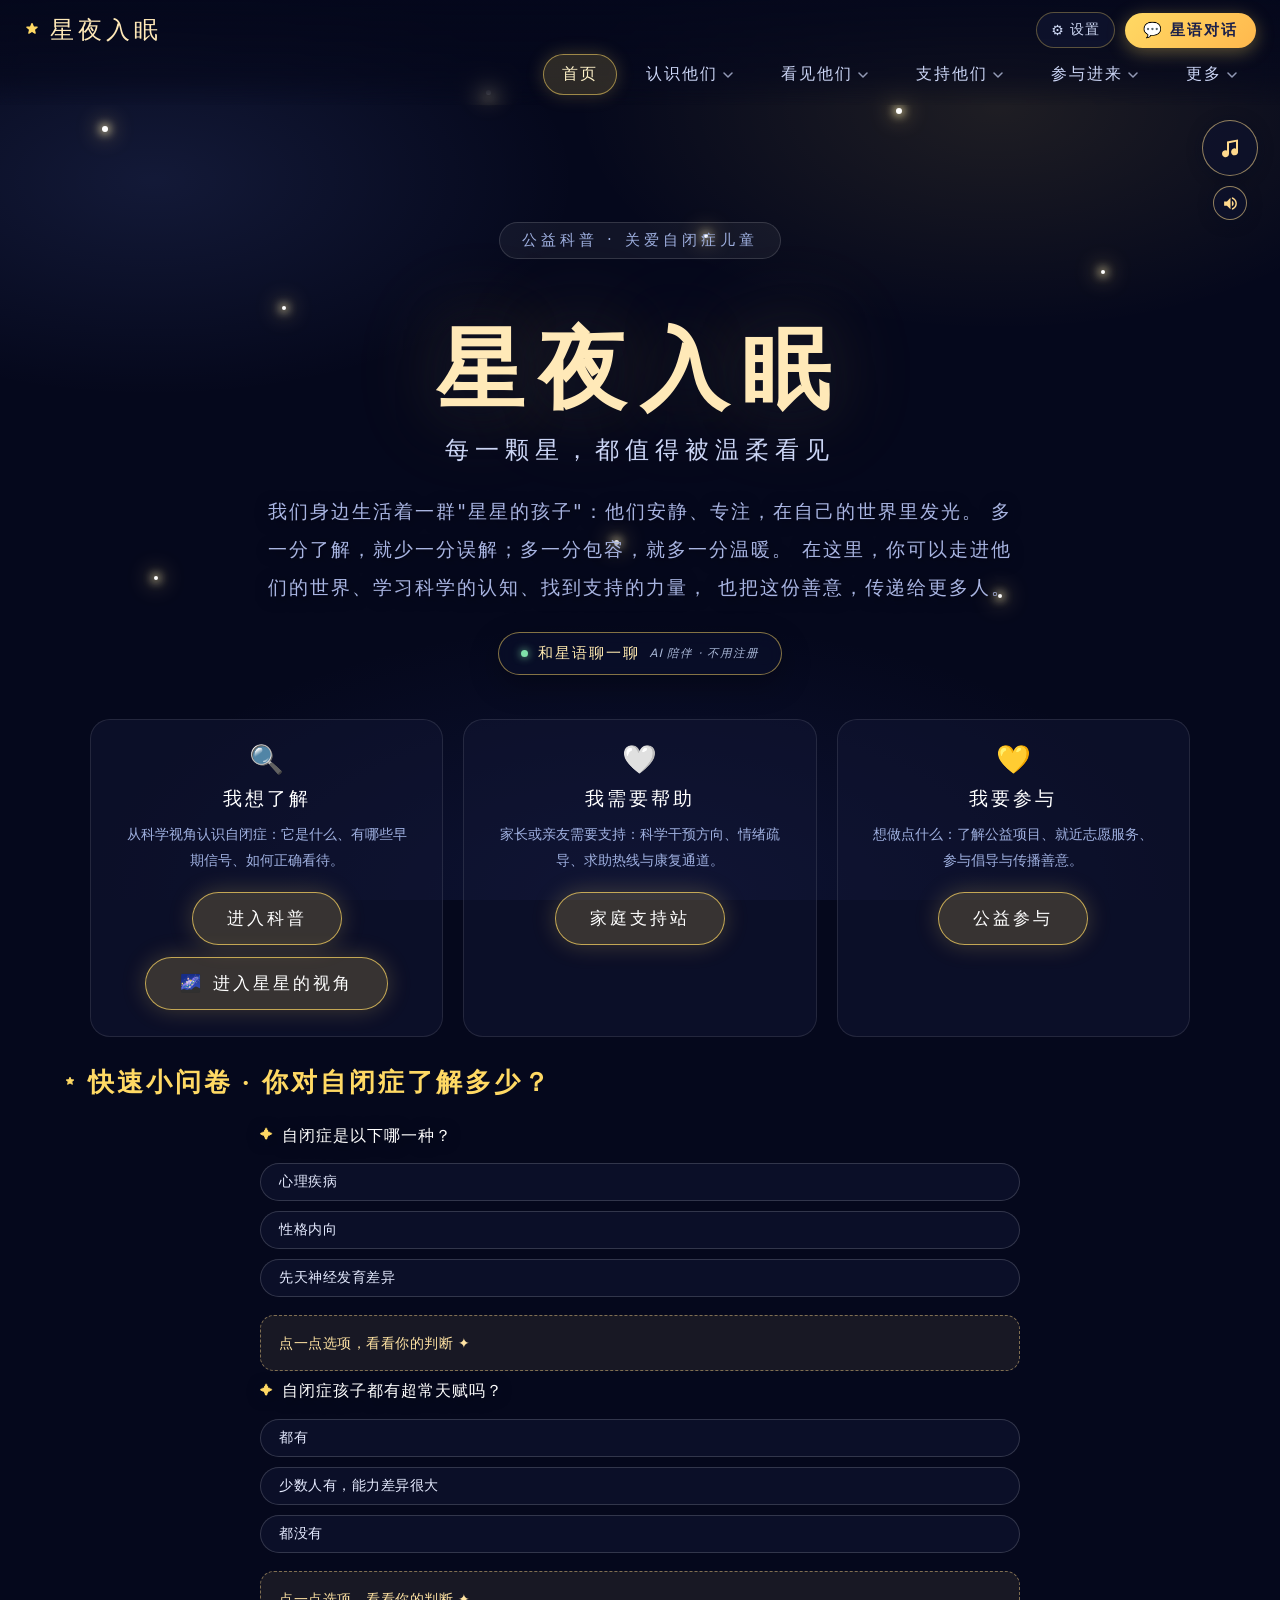
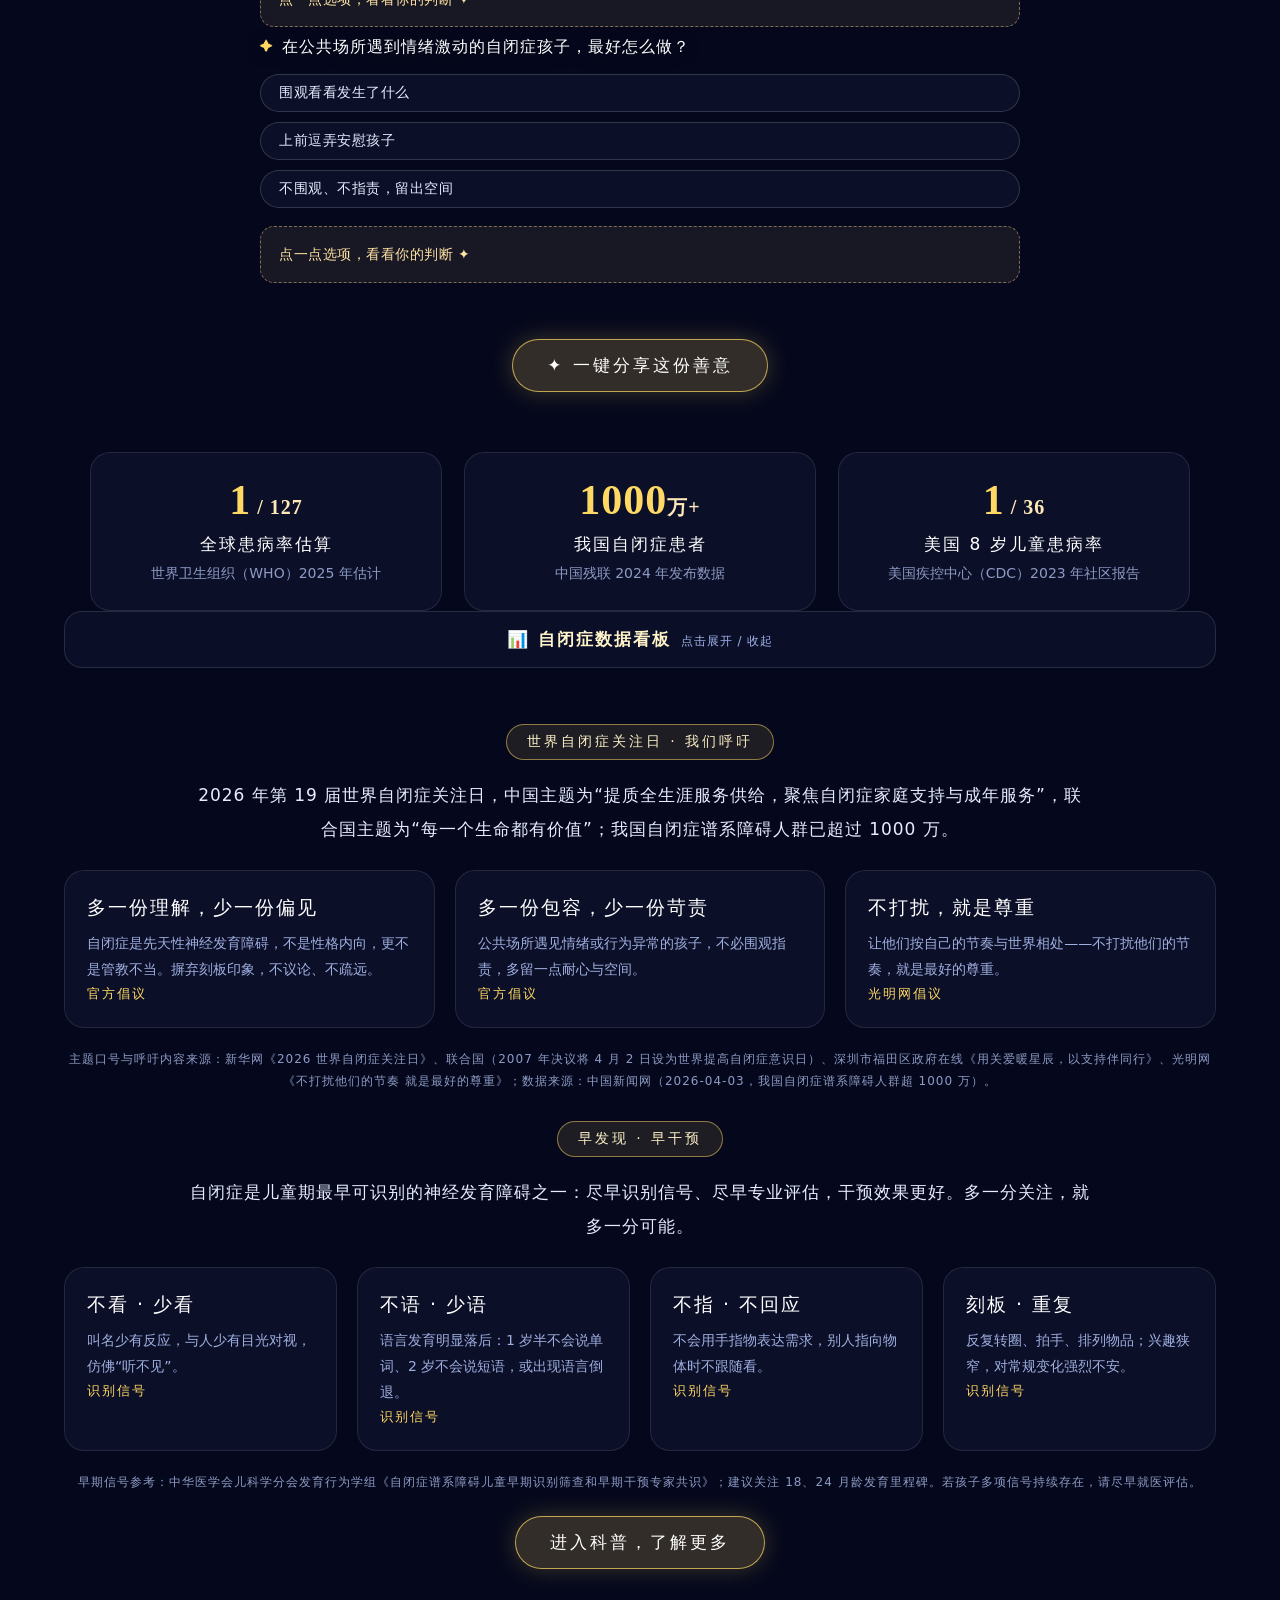
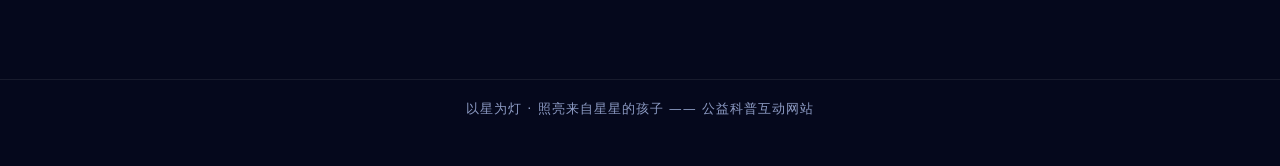
==== commit c3042a2f: "ui: v12.28 移除右下角悬浮设置按钮，只保留顶栏设置入口（清理 ⚙ 缺字形）" ====
--- a/index.html
+++ b/index.html
@@ -27,7 +27,7 @@
 <link rel="dns-prefetch" href="https://open.bigmodel.cn">
 <link rel="dns-prefetch" href="https://dashscope.aliyuncs.com">
 <link rel="stylesheet" href="https://miaoda.feishu.cn/fonts/css2?family=Noto+Serif+SC:wght@700;900&family=Noto+Sans+SC:wght@300;400;500;700&display=swap">
-<link rel="stylesheet" href="css/style.css?v=1221">
+<link rel="stylesheet" href="css/style.css?v=1224">
 </head>
 <body>
 
@@ -740,8 +740,8 @@
         <div class="site-c"><b>无障碍优先</b><p>深/浅双主题正文对比度均 ≥ 4.5:1；8 个浮层统一焦点陷阱与 ESC 关闭；可一键减少动效、放大字号。</p><span class="star">人人可用</span></div>
       </div>
       <div class="site-ver">
-        <b>v12.22</b>
-        <span>17 个模块 · 11312 行代码 · 零第三方运行时依赖 · 2026 年 11 月</span>
+        <b>v12.28</b>
+        <span>17 个模块 · 11338 行代码 · 零第三方运行时依赖 · 2026 年 11 月</span>
         <em>完整架构与代码质量自检见《技术文档》第 3、8 章</em>
       </div>
     </div>
@@ -1281,7 +1281,7 @@
           <div class="ui-panel" style="height:auto; max-height:94%;">
             <div class="ui-head">
               <span class="quiz-flag">AI 对话</span>
-              <div class="ui-title">星语 · 真实大模型接入设置 <span style="font-size:12px; letter-spacing:1px; opacity:.55; font-weight:300">（代码版本 v12.20 · 若与此不一致说明浏览器缓存了旧页面，请强制刷新）</span></div>
+              <div class="ui-title">星语 · 真实大模型接入设置 <span style="font-size:12px; letter-spacing:1px; opacity:.55; font-weight:300">（代码版本 v12.28 · 若与此不一致说明浏览器缓存了旧页面，请强制刷新）</span></div>
               <button class="ui-close" id="aiMaskClose" type="button">‹ 关闭</button>
             </div>
             <div class="ui-body">
@@ -1493,28 +1493,25 @@
 
 <!-- 就诊准备单打印层（默认隐藏，生成后显示；打印时仅输出本层） -->
 <div id="clinicPrint" aria-hidden="true"></div>
-  <div class="a11y-fab">
-    <button id="settingsFab" type="button" aria-haspopup="dialog" title="偏好设置：主题外观、网页动态效果、字号大小、背景音乐">⚙ 设置</button>
-  </div>
   <!-- JS 模块化：按功能拆分为独立文件（详见 js/ 目录），按依赖顺序加载 -->
-  <script src="others/js/00-boot.js?v=1221"></script>
-  <script src="others/js/01-book.js?v=1221"></script>
-  <script src="others/js/02-chat.js?v=1221"></script>
-  <script src="others/js/03-ai-core.js?v=1221"></script>
-  <script src="others/js/04-sensory.js?v=1221"></script>
-  <script src="others/js/05-tests-community.js?v=1221"></script>
-  <script src="others/js/06-site-shell.js?v=1221"></script>
-  <script src="others/js/data/stats.js?v=1221"></script>
-  <script src="others/js/07-nav-community.js?v=1221"></script>
-  <script src="others/js/08-policy.js?v=1221"></script>
-  <script src="others/js/09-voice.js?v=1221"></script>
-  <script src="others/js/10-family.js?v=1221"></script>
-  <script src="others/js/11-settings.js?v=1221"></script>
-  <script src="others/js/12-modal.js?v=1221"></script>
-  <script src="others/js/13-clinic.js?v=1221"></script>
-  <script src="others/js/14-safety.js?v=1221"></script>
-  <script src="others/js/15-misslog.js?v=1221"></script>
-  <script src="others/js/16-plan.js?v=1221"></script>
+  <script src="others/js/00-boot.js?v=1224"></script>
+  <script src="others/js/01-book.js?v=1224"></script>
+  <script src="others/js/02-chat.js?v=1224"></script>
+  <script src="others/js/03-ai-core.js?v=1224"></script>
+  <script src="others/js/04-sensory.js?v=1224"></script>
+  <script src="others/js/05-tests-community.js?v=1224"></script>
+  <script src="others/js/06-site-shell.js?v=1224"></script>
+  <script src="others/js/data/stats.js?v=1224"></script>
+  <script src="others/js/07-nav-community.js?v=1224"></script>
+  <script src="others/js/08-policy.js?v=1224"></script>
+  <script src="others/js/09-voice.js?v=1224"></script>
+  <script src="others/js/10-family.js?v=1224"></script>
+  <script src="others/js/11-settings.js?v=1224"></script>
+  <script src="others/js/12-modal.js?v=1224"></script>
+  <script src="others/js/13-clinic.js?v=1224"></script>
+  <script src="others/js/14-safety.js?v=1224"></script>
+  <script src="others/js/15-misslog.js?v=1224"></script>
+  <script src="others/js/16-plan.js?v=1224"></script>
 
 <!-- 短片已外置为 videos/ 下独立 mp4 文件 -->
 </body>
--- a/css/style.css
+++ b/css/style.css
@@ -522,6 +522,7 @@
   background:var(--star); animation:pulse 1s ease-in-out infinite;
 }
 .msg.thinking .bubble{ color:#c9d4f5; }
+.think-timer{ display:inline-block; margin-left:10px; font-size:13px; letter-spacing:.5px; color:#8b97c6; font-weight:300; vertical-align:2px; }
 .msg .dot{
   display:inline-block; width:8px; height:8px; margin-right:6px; border-radius:50%;
   background:var(--star); animation:pulse 1.2s ease-in-out infinite;
@@ -1651,9 +1652,6 @@
 .cert-hint{ font-size:13px; color:#8fa0d8; letter-spacing:1px; }
 
 /* ===== 无障碍 / 浅色 ===== */
-.a11y-fab{ position:fixed; right:20px; bottom:70px; z-index:99999; display:flex; flex-direction:column; gap:8px; }
-.a11y-fab button{ background:rgba(18,23,52,.85); border:1px solid rgba(255,217,138,.5); color:#ffd98a; border-radius:999px; padding:9px 14px; font-size:13px; letter-spacing:1px; cursor:pointer; backdrop-filter:blur(6px); transition:.2s; }
-.a11y-fab button:hover{ background:rgba(255,217,138,.16); }
 body.a11y-lg .site-view{ font-size:17px; }
 body.a11y-lg .site-nav{ font-size:17px; }
 body.a11y-lg .book-wrap{ font-size:17px; }
@@ -2363,6 +2361,7 @@
 html.theme-light .msg.bot .bubble{ background:rgba(43,48,90,.05); border-color:rgba(43,48,90,.14); }
 html.theme-light .msg.me .bubble{ background:rgba(255,214,120,.28); border-color:rgba(190,140,20,.45); color:#4a3608; }
 html.theme-light .msg.thinking .bubble{ color:#5d688f; }
+html.theme-light .think-timer{ color:#7c86ab; }
 html.theme-light .chat-inputbar{ border-top-color:rgba(43,48,90,.1); background:rgba(255,200,80,.06); }
 html.theme-light #chatInput{ color:#2b3050; background:rgba(255,255,255,.92); border-color:rgba(43,48,90,.2); }
 html.theme-light #chatInput::placeholder{ color:#8a90ab; }
@@ -2556,11 +2555,7 @@
 /* 数据看板图表卡片底色 */
 html.theme-light .chart-card{ background:rgba(255,253,247,.92); }
 
-/* ---- 悬浮按钮 / 无障碍 ---- */
-html.theme-light .a11y-fab button{
-  color:#7a5a00; background:rgba(255,253,247,.92); border-color:rgba(190,140,20,.5);
-}
-html.theme-light .a11y-fab button:hover{ background:rgba(255,200,80,.18); }
+/* ---- 无障碍 ---- */
 
 /* ---- 设置面板（浅色）---- */
 html.theme-light .set-item-head b{ color:#243060; }
